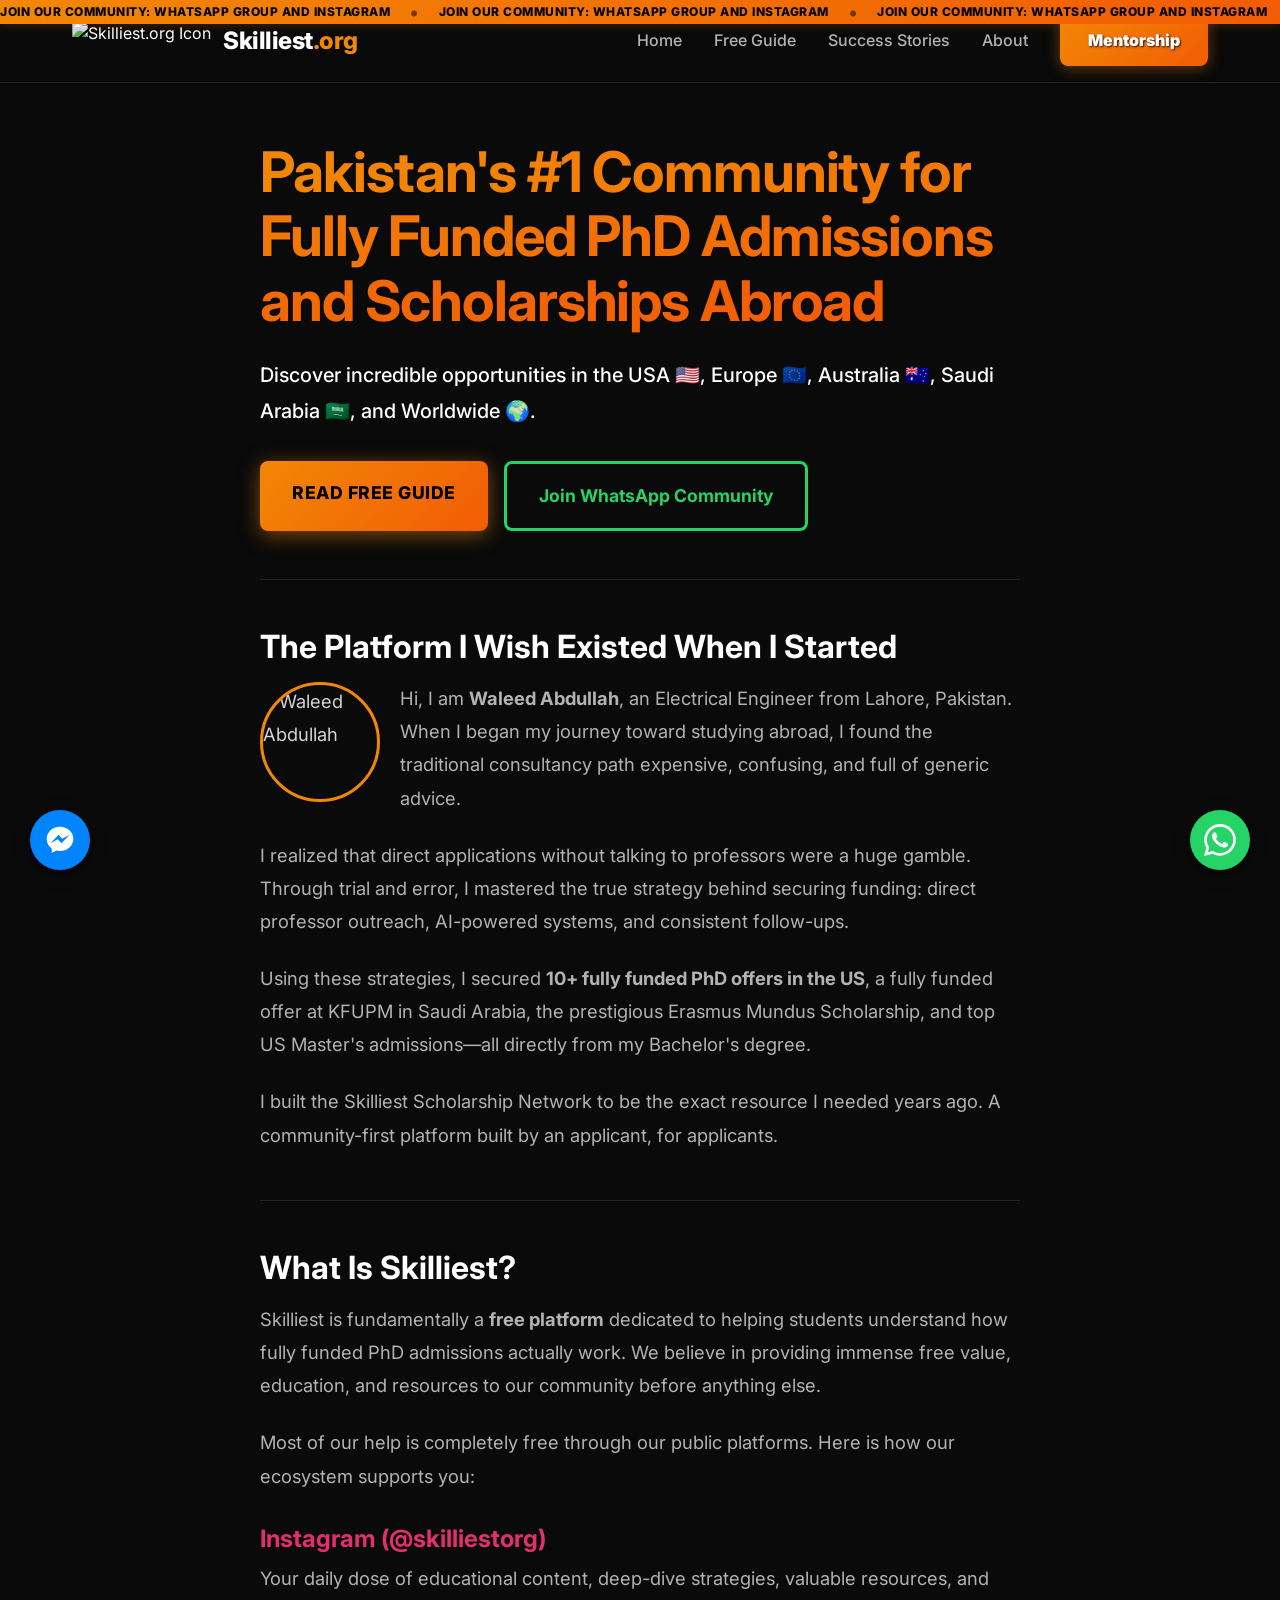
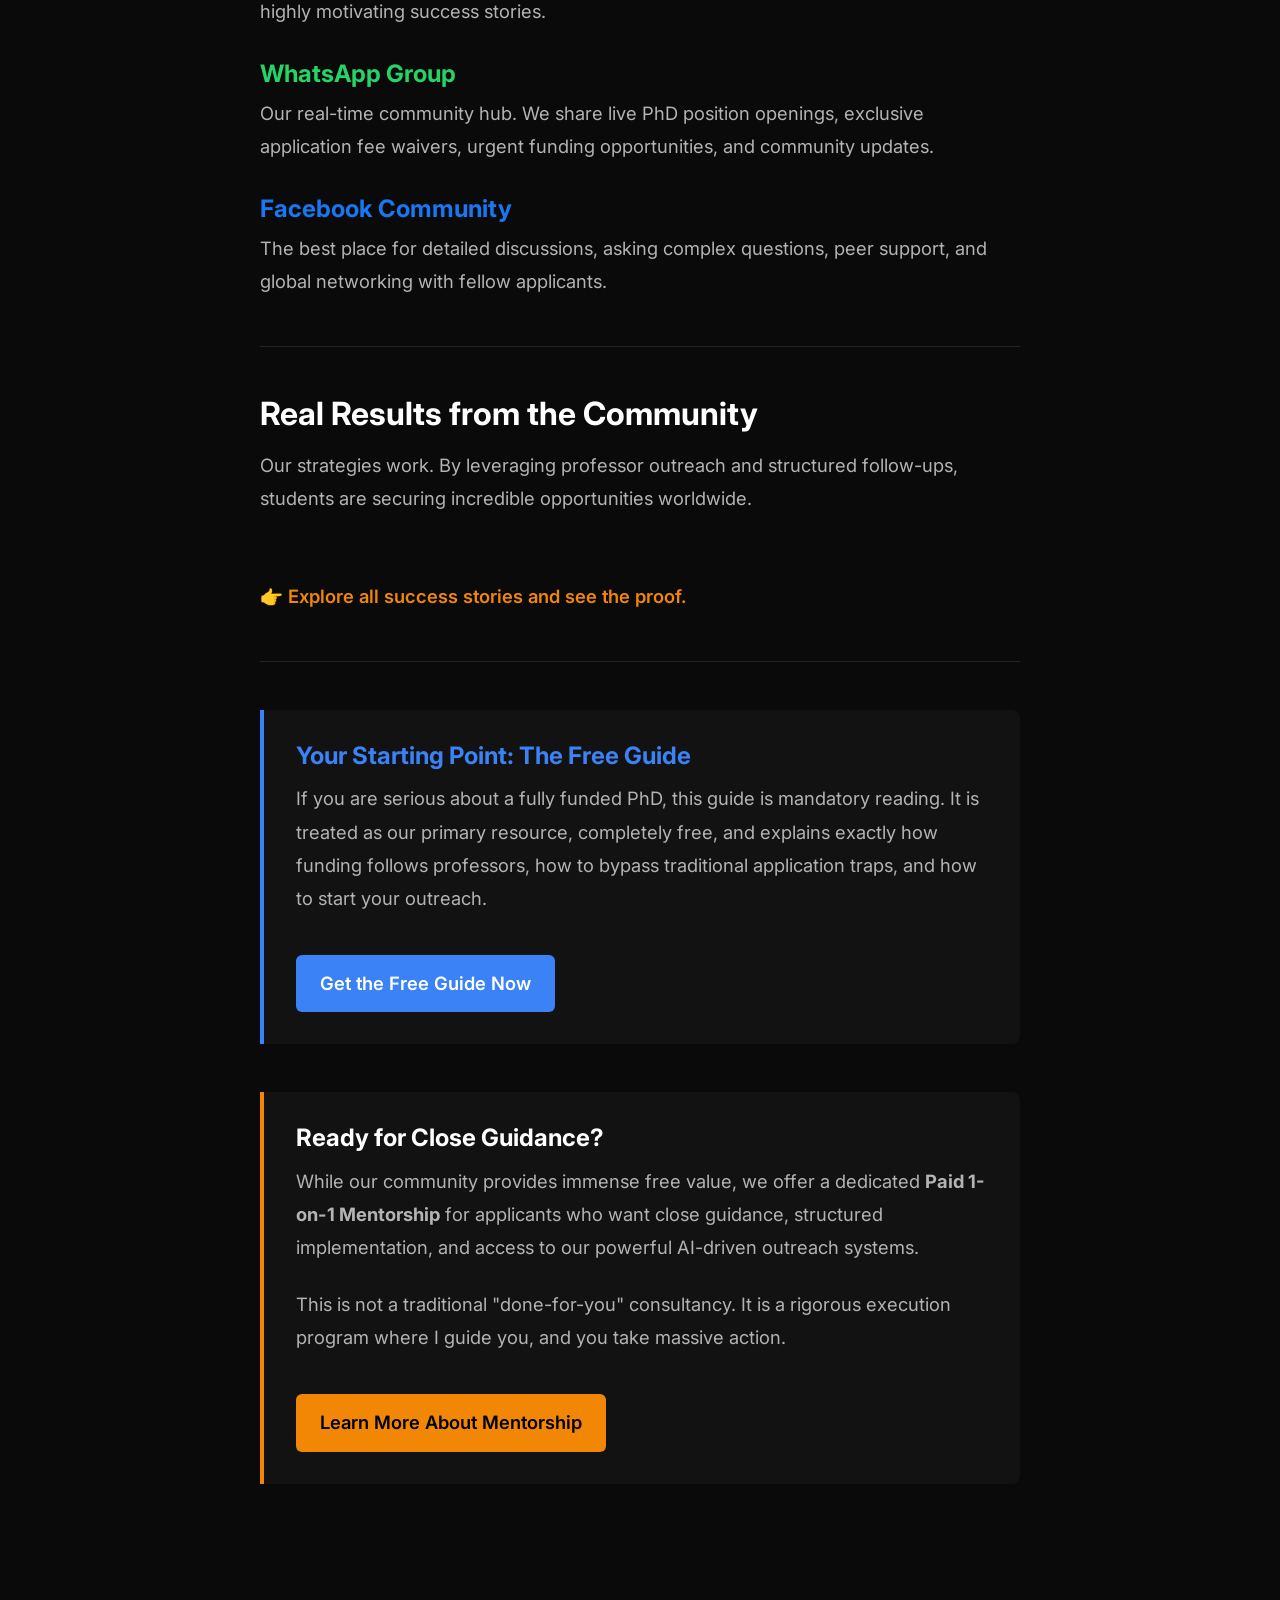
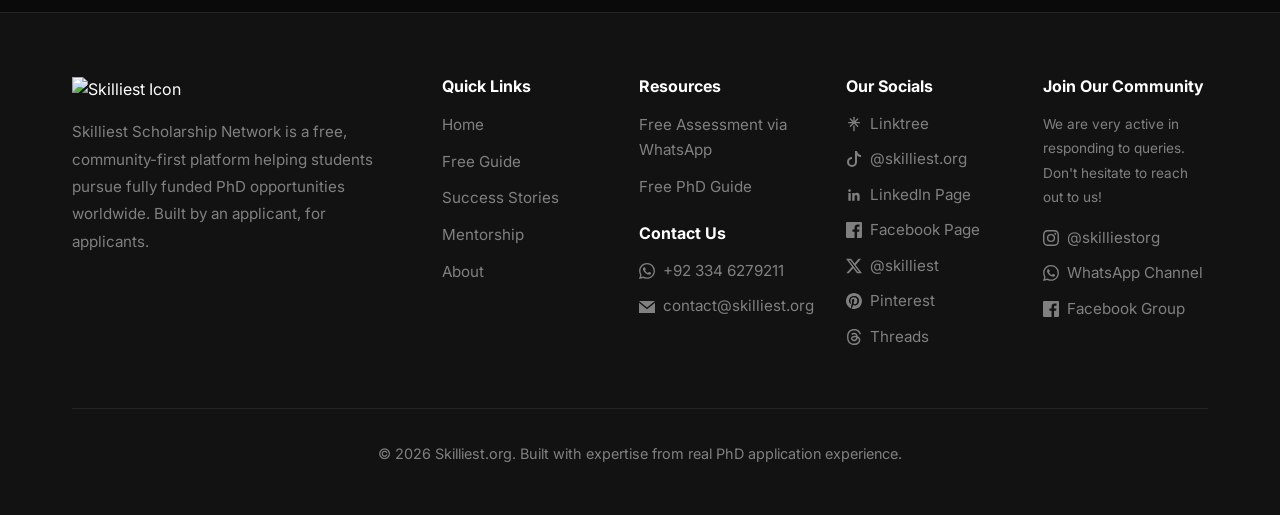
==== index.html @ 7e331b46 "Add files via upload" ====
<!DOCTYPE html>
<html lang="en">
<head>
    <meta charset="UTF-8">
    <meta name="viewport" content="width=device-width, initial-scale=1.0">
    <meta name="description" content="Skilliest.org - Pakistan's #1 Community for Fully Funded PhD Admissions and Scholarships Abroad.">
    <title>Skilliest.org - Secure Your Fully-Funded PhD</title>
    <link rel="icon" type="image/png" href="https://res.cloudinary.com/dczbqmwzy/image/upload/v1770860254/png-logo-Icon-only-or-favicon-144x144-pixels_n61o7b.png">
    <link rel="stylesheet" href="style.css">
    <link rel="preconnect" href="https://fonts.googleapis.com">
    <link rel="preconnect" href="https://fonts.gstatic.com" crossorigin>
    <link href="https://fonts.googleapis.com/css2?family=Inter:wght@300;400;500;600;700;800&display=swap" rel="stylesheet">
</head>
<body>

    <div class="top-ticker">
    <div class="ticker-track">
        <div class="ticker-text">
            <span>Join our Community:&nbsp;</span>
            <a href="https://chat.whatsapp.com/Lod19LJ96sOCDw7mRQlK85?mode=gi_t" target="_blank">WhatsApp group</a>
            <span>&nbsp;and&nbsp;</span>
            <a href="https://instagram.com/skilliestorg" target="_blank">Instagram</a>
            <span class="separator">•</span>
        </div>
        <div class="ticker-text">
            <span>Join our Community:&nbsp;</span>
            <a href="https://chat.whatsapp.com/Lod19LJ96sOCDw7mRQlK85?mode=gi_t" target="_blank">WhatsApp group</a>
            <span>&nbsp;and&nbsp;</span>
            <a href="https://instagram.com/skilliestorg" target="_blank">Instagram</a>
            <span class="separator">•</span>
        </div>
        <div class="ticker-text">
            <span>Join our Community:&nbsp;</span>
            <a href="https://chat.whatsapp.com/Lod19LJ96sOCDw7mRQlK85?mode=gi_t" target="_blank">WhatsApp group</a>
            <span>&nbsp;and&nbsp;</span>
            <a href="https://instagram.com/skilliestorg" target="_blank">Instagram</a>
            <span class="separator">•</span>
        </div>
        <div class="ticker-text">
            <span>Join our Community:&nbsp;</span>
            <a href="https://chat.whatsapp.com/Lod19LJ96sOCDw7mRQlK85?mode=gi_t" target="_blank">WhatsApp group</a>
            <span>&nbsp;and&nbsp;</span>
            <a href="https://instagram.com/skilliestorg" target="_blank">Instagram</a>
            <span class="separator">•</span>
        </div>
    </div>
</div>

    <nav class="navbar">
        <div class="container nav-container">
            <a href="index.html" class="logo-link">
                <img src="https://res.cloudinary.com/dczbqmwzy/image/upload/v1770860254/png-logo-Icon-only-or-favicon-144x144-pixels_n61o7b.png" alt="Skilliest.org Icon" class="nav-logo-icon">
                <span class="logo-text">Skilliest<span class="logo-highlight">.org</span></span>
            </a>
            <div class="nav-links">
                <a href="index.html">Home</a>
                <a href="guide.html">Free Guide</a>
                <a href="success-stories.html">Success Stories</a>
                <a href="about.html">About</a>
                <a href="mentorship.html" class="btn-nav">Mentorship</a>                
            </div>
            <div class="mobile-menu-btn" id="mobileMenuBtn">
                <span></span>
                <span></span>
                <span></span>
            </div>
        </div>
    </nav>

    <div class="mobile-menu" id="mobileMenu">
        <a href="index.html">Home</a>
        <a href="guide.html">Free Guide</a>
        <a href="success-stories.html">Success Stories</a>
        <a href="about.html">About</a>
        <a href="mentorship.html" class="btn-primary" style="color: #fff; text-shadow: 1px 1px 2px rgba(0,0,0,0.8);">Mentorship</a>
    </div>

    <main class="blog-layout">
        <!-- Hero Section -->
        <h1><span class="highlight-gradient">Pakistan's #1 Community for Fully Funded PhD Admissions and Scholarships Abroad</span></h1>
        <p style="font-size: 1.25rem; font-weight: 500; color: #fff; margin-bottom: 2rem;">
            Discover incredible opportunities in the USA 🇺🇸, Europe 🇪🇺, Australia 🇦🇺, Saudi Arabia 🇸🇦, and Worldwide 🌍.
        </p>
        
        <div style="display: flex; gap: 1rem; flex-wrap: wrap; margin-bottom: 3rem;">
            <a href="guide.html" class="btn-primary" style="font-size: 1.1rem; padding: 16px 32px;">Read Free Guide</a>
            <a href="https://chat.whatsapp.com/Lod19LJ96sOCDw7mRQlK85?mode=gi_t" target="_blank" class="btn-secondary" style="font-size: 1.1rem; padding: 16px 32px; border-color: #25D366; color: #25D366;">Join WhatsApp Community</a>
        </div>

        <hr style="border: 0; height: 1px; background: rgba(255,255,255,0.1); margin: 3rem 0;">

        <!-- Founder Introduction -->
        <h2>The Platform I Wish Existed When I Started</h2>
        <img src="https://res.cloudinary.com/dczbqmwzy/image/upload/v1770979446/Waleed_DPPP_iycg42.jpg" alt="Waleed Abdullah" class="founder-img-inline">
        <p>Hi, I am <strong>Waleed Abdullah</strong>, an Electrical Engineer from Lahore, Pakistan. When I began my journey toward studying abroad, I found the traditional consultancy path expensive, confusing, and full of generic advice.</p>
        <p>I realized that direct applications without talking to professors were a huge gamble. Through trial and error, I mastered the true strategy behind securing funding: direct professor outreach, AI-powered systems, and consistent follow-ups.</p>
        <p>Using these strategies, I secured <strong>10+ fully funded PhD offers in the US</strong>, a fully funded offer at KFUPM in Saudi Arabia, the prestigious Erasmus Mundus Scholarship, and top US Master's admissions—all directly from my Bachelor's degree.</p>
        <div class="clear"></div>
        <p>I built the Skilliest Scholarship Network to be the exact resource I needed years ago. A community-first platform built by an applicant, for applicants.</p>

        <hr style="border: 0; height: 1px; background: rgba(255,255,255,0.1); margin: 3rem 0;">

        <!-- What Is Skilliest? & Community Ecosystem -->
        <h2>What Is Skilliest?</h2>
        <p>Skilliest is fundamentally a <strong>free platform</strong> dedicated to helping students understand how fully funded PhD admissions actually work. We believe in providing immense free value, education, and resources to our community before anything else.</p>
        
        <p>Most of our help is completely free through our public platforms. Here is how our ecosystem supports you:</p>

        <div style="margin-top: 2rem;">
            <h3 style="color: #E1306C; margin-bottom: 0.5rem;">Instagram (@skilliestorg)</h3>
            <p>Your daily dose of educational content, deep-dive strategies, valuable resources, and highly motivating success stories.</p>

            <h3 style="color: #25D366; margin-bottom: 0.5rem;">WhatsApp Group</h3>
            <p>Our real-time community hub. We share live PhD position openings, exclusive application fee waivers, urgent funding opportunities, and community updates.</p>

            <h3 style="color: #1877F2; margin-bottom: 0.5rem;">Facebook Community</h3>
            <p>The best place for detailed discussions, asking complex questions, peer support, and global networking with fellow applicants.</p>
        </div>

        <hr style="border: 0; height: 1px; background: rgba(255,255,255,0.1); margin: 3rem 0;">

        <!-- Featured Success Stories -->
        <h2>Real Results from the Community</h2>
        <p>Our strategies work. By leveraging professor outreach and structured follow-ups, students are securing incredible opportunities worldwide.</p>
        
        <div id="featured-success-stories" class="stories-grid featured-grid" style="margin-top: 2rem; margin-bottom: 2rem;">
            <!-- Rendered via JS, keeping a static fallback structure -->
        </div>
        <p>👉 <a href="success-stories.html" class="bullet-link">Explore all success stories and see the proof.</a></p>

        <hr style="border: 0; height: 1px; background: rgba(255,255,255,0.1); margin: 3rem 0;">

        <!-- Free Guide CTA -->
        <div class="blog-cta-box" style="border-left-color: #3b82f6;">
            <h3 style="color: #3b82f6;">Your Starting Point: The Free Guide</h3>
            <p>If you are serious about a fully funded PhD, this guide is mandatory reading. It is treated as our primary resource, completely free, and explains exactly how funding follows professors, how to bypass traditional application traps, and how to start your outreach.</p>
            <a href="guide.html" class="blog-btn" style="background: #3b82f6; color: #fff;">Get the Free Guide Now</a>
        </div>

        <!-- Mentorship Teaser -->
        <div class="blog-cta-box">
            <h3>Ready for Close Guidance?</h3>
            <p>While our community provides immense free value, we offer a dedicated <strong>Paid 1-on-1 Mentorship</strong> for applicants who want close guidance, structured implementation, and access to our powerful AI-driven outreach systems.</p>
            <p>This is not a traditional "done-for-you" consultancy. It is a rigorous execution program where I guide you, and you take massive action.</p>
            <a href="mentorship.html" class="blog-btn">Learn More About Mentorship</a>
        </div>
    </main>

    <footer class="footer">
        <div class="container">
            <div class="footer-content">
                <div class="footer-brand">
                    <img src="https://res.cloudinary.com/dczbqmwzy/image/upload/v1770860256/PNG-logo-icon-only-8000x8000_pixels_qpnney.png" alt="Skilliest Icon" class="footer-logo-icon">
                    <p>Skilliest Scholarship Network is a free, community-first platform helping students pursue fully funded PhD opportunities worldwide. Built by an applicant, for applicants.</p>
                </div>
                <div class="footer-links">
                    <div class="footer-column">
                        <h4>Quick Links</h4>
                        <ul>
                            <li><a href="index.html">Home</a></li>
                            <li><a href="guide.html">Free Guide</a></li>
                            <li><a href="success-stories.html">Success Stories</a></li>
                            <li><a href="mentorship.html">Mentorship</a></li>
                            <li><a href="about.html">About</a></li>
                        </ul>
                    </div>
                    <div class="footer-column">
                        <h4>Resources</h4>
                        <ul>
                            <li><a href="https://api.whatsapp.com/send/?phone=923346279211" target="_blank">Free Assessment via WhatsApp</a></li>
                            <li><a href="guide.html">Free PhD Guide</a></li>
                        </ul>
                        
                        <h4 id="contact" style="margin-top: 1.5rem;">Contact Us</h4>
                        <ul class="social-text-links">
                            <li><a href="https://api.whatsapp.com/send/?phone=923346279211" target="_blank"><svg viewBox="0 0 24 24" width="16" height="16" fill="currentColor"><path d="M17.472 14.382c-.297-.149-1.758-.867-2.03-.967-.273-.099-.471-.148-.67.15-.197.297-.767.966-.94 1.164-.173.199-.347.223-.644.075-.297-.15-1.255-.463-2.39-1.475-.883-.788-1.48-1.761-1.653-2.059-.173-.297-.018-.458.13-.606.134-.133.298-.347.446-.52.149-.174.198-.298.298-.497.099-.198.05-.371-.025-.52-.075-.149-.669-1.612-.916-2.207-.242-.579-.487-.5-.669-.51-.173-.008-.371-.01-.57-.01-.198 0-.52.074-.792.372-.272.297-1.04 1.016-1.04 2.479 0 1.462 1.065 2.875 1.213 3.074.149.198 2.096 3.2 5.077 4.487.709.306 1.262.489 1.694.625.712.227 1.36.195 1.871.118.571-.085 1.758-.719 2.006-1.413.248-.694.248-1.289.173-1.413-.074-.124-.272-.198-.57-.347m-5.421 7.403h-.004a9.87 9.87 0 01-5.031-1.378l-.361-.214-3.741.982.998-3.648-.235-.374a9.86 9.86 0 01-1.51-5.26c.001-5.45 4.436-9.884 9.888-9.884 2.64 0 5.122 1.03 6.988 2.898a9.825 9.825 0 012.893 6.994c-.003 5.45-4.437 9.884-9.885 9.884m8.413-18.297A11.815 11.815 0 0012.05 0C5.495 0 .16 5.335.157 11.892c0 2.096.547 4.142 1.588 5.945L.057 24l6.305-1.654a11.882 11.882 0 005.683 1.448h.005c6.554 0 11.89-5.335 11.893-11.893a11.821 11.821 0 00-3.48-8.413Z"/></svg>+92 334 6279211</a></li>
                            <li><a href="mailto:contact@skilliest.org"><svg viewBox="0 0 24 24" width="16" height="16" fill="currentColor"><path d="M12 12.713l-11.985-9.713h23.97l-11.985 9.713zm0 2.574l-12-9.725v15.438h24v-15.438l-12 9.725z"/></svg> contact@skilliest.org</a></li>
                        </ul>
                    </div>
                    <div class="footer-column">
                        <h4>Our Socials</h4>
                        <ul class="social-text-links">
                            <li><a href="https://linktr.ee/skilliest" target="_blank"><svg xmlns="http://www.w3.org/2000/svg" width="16" height="16" viewBox="0 0 24 24" fill="none" stroke="currentColor" stroke-width="2" stroke-linecap="round" stroke-linejoin="round"><path d="M4 10h16" /><path d="M6.5 4.5l11 11" /><path d="M6.5 15.5l11 -11" /><path d="M12 10v-8" /><path d="M12 15v7" /></svg> Linktree</a></li>
                            <li><a href="https://tiktok.com/@skilliest.org" target="_blank"><svg xmlns="http://www.w3.org/2000/svg" viewBox="0 0 16 16" width="16" height="16" fill="currentColor"><path d="M9 0h1.98c.144.715.54 1.617 1.235 2.512C12.895 3.389 13.797 4 15 4v2c-1.753 0-3.07-.814-4-1.829V11a5 5 0 1 1-5-5v2a3 3 0 1 0 3 3z"/></svg> @skilliest.org</a></li>
                            <li><a href="https://linkedin.com/company/skilliest-ai" target="_blank"><svg viewBox="0 0 24 24" width="16" height="16" fill="currentColor"><path d="M20.447 20.452h-3.554v-5.569c0-1.328-.027-3.037-1.852-3.037-1.853 0-2.136 1.445-2.136 2.939v5.667H9.351V9h3.414v1.561h.046c.477-.9 1.637-1.85 3.37-1.85 3.601 0 4.267 2.37 4.267 5.455v6.286zM5.337 7.433c-1.144 0-2.063-.926-2.063-2.065 0-1.138.92-2.063 2.063-2.063 1.14 0 2.064.925 2.064 2.063 0 1.139-.925 2.065-2.064 2.065zm1.782 13.019H3.555V9h3.564v11.452zM22.225 0H1.771C.792 0 .774 0 1.729v20.542C0 23.227.792 24 1.771 24h20.451C23.2 24 24 23.227 24 22.271V1.729C24 .774 23.2 0 22.222 0h.003z"/></svg> LinkedIn Page</a></li>
                            <li><a href="https://www.facebook.com/skilliest.org" target="_blank"><svg viewBox="0 0 24 24" width="16" height="16" fill="currentColor"><path d="M22.675 0h-21.35C.597 0 0 .597 0 1.325v21.351C0 23.403.597 24 1.325 24H12.82v-9.294H9.692v-3.622h3.128V8.413c0-3.1 1.893-4.788 4.659-4.788 1.325 0 2.463.099 2.795.143v3.24l-1.918.001c-1.504 0-1.795.715-1.795 1.763v2.313h3.587l-.467 3.622h-3.12V24h6.116c.73 0 1.323-.597 1.323-1.324V1.325C24 .597 23.403 0 22.675 0z"/></svg> Facebook Page</a></li>
                            <li><a href="https://x.com/skilliest" target="_blank"><svg viewBox="0 0 24 24" width="16" height="16" fill="currentColor"><path d="M18.901 1.153h3.68l-8.04 9.19L24 22.846h-7.406l-5.8-7.584-6.638 7.584H.474l8.6-9.83L0 1.154h7.594l5.243 6.932ZM17.61 20.644h2.039L6.486 3.24H4.298Z"/></svg> @skilliest</a></li>
                            <li><a href="https://www.pinterest.com/skilliest/" target="_blank"><svg viewBox="0 0 24 24" width="16" height="16" fill="currentColor"><path d="M12.017 0C5.396 0 .029 5.367.029 11.987c0 5.079 3.158 9.417 7.618 11.162-.105-.949-.199-2.403.041-3.439.219-.937 1.406-5.957 1.406-5.957s-.359-.72-.359-1.781c0-1.663.967-2.911 2.168-2.911 1.024 0 1.518.769 1.518 1.688 0 1.029-.653 2.567-.992 3.992-.285 1.193.6 2.165 1.775 2.165 2.128 0 3.768-2.245 3.768-5.487 0-2.861-2.063-4.869-5.008-4.869-3.41 0-5.409 2.562-5.409 5.199 0 1.033.394 2.143.889 2.741.099.12.112.225.085.345-.09.375-.293 1.199-.334 1.363-.053.225-.172.271-.401.165-1.495-.69-2.433-2.878-2.433-4.646 0-3.776 2.748-7.252 7.951-7.252 4.163 0 7.39 2.967 7.39 6.923 0 4.135-2.607 7.462-6.233 7.462-1.214 0-2.354-.629-2.758-1.379l-.749 2.848c-.269 1.045-1.004 2.352-1.498 3.146 1.123.345 2.306.535 3.55.535 6.607 0 11.985-5.365 11.985-11.987C23.97 5.367 18.624 0 12.017 0z"/></svg> Pinterest</a></li>
                            <li><a href="https://www.threads.net/@skilliestorg" target="_blank"><svg viewBox="0 0 16 16" width="16" height="16" fill="currentColor"><path d="M6.321 6.016c-.27-.18-1.166-.802-1.166-.802.756-1.081 1.753-1.502 3.132-1.502.975 0 1.803.327 2.394.948s.928 1.509 1.005 2.644q.492.207.905.484c1.109.745 1.719 1.86 1.719 3.137 0 2.716-2.226 5.075-6.256 5.075C4.594 16 1 13.987 1 7.994 1 2.034 4.482 0 8.044 0 9.69 0 13.55.243 15 5.036l-1.36.353C12.516 1.974 10.163 1.43 8.006 1.43c-3.565 0-5.582 2.171-5.582 6.79 0 4.143 2.254 6.343 5.63 6.343 2.777 0 4.847-1.443 4.847-3.556 0-1.438-1.208-2.127-1.27-2.127-.236 1.234-.868 3.31-3.644 3.31-1.618 0-3.013-1.118-3.013-2.582 0-2.09 1.984-2.847 3.55-2.847.586 0 1.294.04 1.663.114 0-.637-.54-1.728-1.9-1.728-1.25 0-1.566.405-1.967.868ZM8.716 8.19c-2.04 0-2.304.87-2.304 1.416 0 .878 1.043 1.168 1.6 1.168 1.02 0 2.067-.282 2.232-2.423a6.2 6.2 0 0 0-1.528-.161"/></svg> Threads</a></li>
                        </ul>
                    </div>
                    <div class="footer-column">
                        <h4>Join Our Community</h4>
                        <p style="color: var(--text-muted); font-size: 0.85rem; margin-bottom: 1rem;">We are very active in responding to queries. Don't hesitate to reach out to us!</p>
                        <ul class="social-text-links">
                            <li><a href="https://instagram.com/skilliestorg" target="_blank"><svg viewBox="0 0 24 24" width="16" height="16" fill="currentColor"><path d="M12 2.163c3.204 0 3.584.012 4.85.07 3.252.148 4.771 1.691 4.919 4.919.058 1.265.069 1.645.069 4.849 0 3.205-.012 3.584-.069 4.849-.149 3.225-1.664 4.771-4.919 4.919-1.266.058-1.644.07-4.85.07-3.204 0-3.584-.012-4.849-.07-3.26-.149-4.771-1.699-4.919-4.92-.058-1.265-.07-1.644-.07-4.849 0-3.204.013-3.583.07-4.849.149-3.227 1.664-4.771 4.919-4.919 1.266-.057 1.645-.069 4.849-.069zM12 0C8.741 0 8.333.014 7.053.072 2.695.272.273 2.69.073 7.052.014 8.333 0 8.741 0 12c0 3.259.014 3.668.072 4.948.2 4.358 2.618 6.78 6.98 6.98 1.281.058 1.689.072 4.948.072 3.259 0 3.668-.014 4.948-.072 4.354-.2 6.782-2.618 6.979-6.98.059-1.28.073-1.689.073-4.948 0-3.259-.014-3.667-.072-4.947-.196-4.354-2.617-6.78-6.979-6.98C15.668.014 15.259 0 12 0zm0 5.838a6.162 6.162 0 100 12.324 6.162 6.162 0 000-12.324zM12 16a4 4 0 110-8 4 4 0 010 8zm6.406-11.845a1.44 1.44 0 100 2.881 1.44 1.44 0 000-2.881z"/></svg> @skilliestorg</a></li>
                            <li><a href="https://chat.whatsapp.com/Lod19LJ96sOCDw7mRQlK85?mode=gi_t" target="_blank"><svg viewBox="0 0 24 24" width="16" height="16" fill="currentColor"><path d="M17.472 14.382c-.297-.149-1.758-.867-2.03-.967-.273-.099-.471-.148-.67.15-.197.297-.767.966-.94 1.164-.173.199-.347.223-.644.075-.297-.15-1.255-.463-2.39-1.475-.883-.788-1.48-1.761-1.653-2.059-.173-.297-.018-.458.13-.606.134-.133.298-.347.446-.52.149-.174.198-.298.298-.497.099-.198.05-.371-.025-.52-.075-.149-.669-1.612-.916-2.207-.242-.579-.487-.5-.669-.51-.173-.008-.371-.01-.57-.01-.198 0-.52.074-.792.372-.272.297-1.04 1.016-1.04 2.479 0 1.462 1.065 2.875 1.213 3.074.149.198 2.096 3.2 5.077 4.487.709.306 1.262.489 1.694.625.712.227 1.36.195 1.871.118.571-.085 1.758-.719 2.006-1.413.248-.694.248-1.289.173-1.413-.074-.124-.272-.198-.57-.347m-5.421 7.403h-.004a9.87 9.87 0 01-5.031-1.378l-.361-.214-3.741.982.998-3.648-.235-.374a9.86 9.86 0 01-1.51-5.26c.001-5.45 4.436-9.884 9.888-9.884 2.64 0 5.122 1.03 6.988 2.898a9.825 9.825 0 012.893 6.994c-.003 5.45-4.437 9.884-9.885 9.884m8.413-18.297A11.815 11.815 0 0012.05 0C5.495 0 .16 5.335.157 11.892c0 2.096.547 4.142 1.588 5.945L.057 24l6.305-1.654a11.882 11.882 0 005.683 1.448h.005c6.554 0 11.89-5.335 11.893-11.893a11.821 11.821 0 00-3.48-8.413Z"/></svg> WhatsApp Channel</a></li>
                            <li><a href="https://facebook.com/groups/783485150915176" target="_blank"><svg viewBox="0 0 24 24" width="16" height="16" fill="currentColor"><path d="M22.675 0h-21.35C.597 0 0 .597 0 1.325v21.351C0 23.403.597 24 1.325 24H12.82v-9.294H9.692v-3.622h3.128V8.413c0-3.1 1.893-4.788 4.659-4.788 1.325 0 2.463.099 2.795.143v3.24l-1.918.001c-1.504 0-1.795.715-1.795 1.763v2.313h3.587l-.467 3.622h-3.12V24h6.116c.73 0 1.323-.597 1.323-1.324V1.325C24 .597 23.403 0 22.675 0z"/></svg> Facebook Group</a></li>
                        </ul>
                    </div>
                </div>
            </div>
            <div class="footer-bottom">
                <p>&copy; 2026 Skilliest.org. Built with expertise from real PhD application experience.</p>
            </div>
        </div>
    </footer>

    <a href="https://m.me/skilliest.org" target="_blank" class="floating-btn messenger-btn" aria-label="Message on Messenger">
        <svg xmlns="http://www.w3.org/2000/svg" viewBox="0 0 24 24"><path d="M12 2C6.477 2 2 6.145 2 11.259c0 2.915 1.5 5.51 3.834 7.237v3.297l3.504-1.921c.846.236 1.737.361 2.662.361 5.523 0 10-4.145 10-9.259S17.523 2 12 2zm1.093 12.394l-2.76-2.95-5.385 2.95 5.922-6.286 2.822 2.95 5.321-2.95-5.92 6.286z"/></svg>
    </a>
    <a href="https://api.whatsapp.com/send/?phone=923346279211" target="_blank" class="floating-btn whatsapp-btn" aria-label="Message on WhatsApp">
        <svg xmlns="http://www.w3.org/2000/svg" viewBox="0 0 24 24"><path d="M17.472 14.382c-.297-.149-1.758-.867-2.03-.967-.273-.099-.471-.148-.67.15-.197.297-.767.966-.94 1.164-.173.199-.347.223-.644.075-.297-.15-1.255-.463-2.39-1.475-.883-.788-1.48-1.761-1.653-2.059-.173-.297-.018-.458.13-.606.134-.133.298-.347.446-.52.149-.174.198-.298.298-.497.099-.198.05-.371-.025-.52-.075-.149-.669-1.612-.916-2.207-.242-.579-.487-.5-.669-.51-.173-.008-.371-.01-.57-.01-.198 0-.52.074-.792.372-.272.297-1.04 1.016-1.04 2.479 0 1.462 1.065 2.875 1.213 3.074.149.198 2.096 3.2 5.077 4.487.709.306 1.262.489 1.694.625.712.227 1.36.195 1.871.118.571-.085 1.758-.719 2.006-1.413.248-.694.248-1.289.173-1.413-.074-.124-.272-.198-.57-.347m-5.421 7.403h-.004a9.87 9.87 0 01-5.031-1.378l-.361-.214-3.741.982.998-3.648-.235-.374a9.86 9.86 0 01-1.51-5.26c.001-5.45 4.436-9.884 9.888-9.884 2.64 0 5.122 1.03 6.988 2.898a9.825 9.825 0 012.893 6.994c-.003 5.45-4.437 9.884-9.885 9.884m8.413-18.297A11.815 11.815 0 0012.05 0C5.495 0 .16 5.335.157 11.892c0 2.096.547 4.142 1.588 5.945L.057 24l6.305-1.654a11.882 11.882 0 005.683 1.448h.005c6.554 0 11.89-5.335 11.893-11.893a11.821 11.821 0 00-3.48-8.413Z"/></svg>
    </a>

    <script src="script.js"></script>
</body>
</html>
---- style.css ----
/* ===================================
   Skilliest.org - Global Styles
   Dark Theme with Orange Branding
   =================================== */

/* ===== CSS Variables ===== */
:root {
    --primary-orange: #f28705;
    --secondary-orange-1: #f25c05;
    --secondary-orange-2: #f24405;
    --black: #000000;
    --white: #ffffff;

    --bg-dark: #0a0a0a;
    --bg-card: #121212;
    --bg-card-hover: #1a1a1a;
    --text-primary: #ffffff;
    --text-secondary: #b3b3b3;
    --text-muted: #808080;
    --border-color: #252525;

    --gradient-orange: linear-gradient(135deg, var(--primary-orange), var(--secondary-orange-1));
    --gradient-dark: linear-gradient(180deg, rgba(242, 135, 5, 0.1) 0%, transparent 100%);
    --glow-orange: 0 0 40px rgba(242, 135, 5, 0.3);
    --glow-orange-strong: 0 0 60px rgba(242, 135, 5, 0.5);

    --container-max: 1200px;
    --section-padding: 100px 0;
    --section-padding-mobile: 60px 0;

    --font-main: 'Inter', -apple-system, BlinkMacSystemFont, 'Segoe UI', sans-serif;
}

/* ===== Reset & Base ===== */
* { margin: 0; padding: 0; box-sizing: border-box; }
html { scroll-behavior: smooth; }
body {
    font-family: var(--font-main);
    background-color: var(--bg-dark);
    color: var(--text-primary);
    line-height: 1.6;
    -webkit-font-smoothing: antialiased;
    -moz-osx-font-smoothing: grayscale;
}

/* ===== Typography ===== */
h1, h2, h3, h4, h5, h6 { font-weight: 700; line-height: 1.2; margin-bottom: 1rem; }
h1 { font-size: 3.5rem; }
h2 { font-size: 2.5rem; }
h3 { font-size: 1.75rem; }
h4 { font-size: 1.25rem; }
p { line-height: 1.8; color: var(--text-secondary); margin-bottom: 1rem; }
a { text-decoration: none; color: inherit; transition: all 0.3s ease; }
ul { list-style: none; }

/* ===== Container ===== */
.container { max-width: var(--container-max); margin: 0 auto; padding: 0 2rem; }

/* ===== Buttons ===== */
.btn-primary, .btn-secondary, .btn-nav {
    display: inline-block; padding: 14px 32px; border-radius: 8px; font-weight: 700;
    font-size: 1rem; transition: all 0.3s ease; cursor: pointer; border: none; text-align: center;
}
.btn-primary {
    background: var(--gradient-orange); color: #000000; box-shadow: 0 4px 20px rgba(242, 135, 5, 0.5);
    font-weight: 800; text-transform: uppercase; letter-spacing: 0.5px;
}
.btn-primary:hover {
    transform: translateY(-3px); box-shadow: 0 6px 30px rgba(242, 135, 5, 0.8);
    background: linear-gradient(135deg, #ff9500, #f28705);
}
.btn-secondary { background: transparent; color: var(--primary-orange); border: 3px solid var(--primary-orange); font-weight: 700; }
.btn-secondary:hover { background: var(--primary-orange); color: #000000; box-shadow: var(--glow-orange); border-color: var(--primary-orange); }
.btn-large { padding: 20px 48px; font-size: 1.15rem; font-weight: 800; }

.btn-nav {
    padding: 12px 28px; background: var(--gradient-orange); color: #ffffff;
    text-shadow: 1px 1px 2px rgba(0,0,0,0.8); font-weight: 900; box-shadow: 0 2px 15px rgba(242, 135, 5, 0.4);
}
.btn-nav:hover { box-shadow: 0 4px 25px rgba(242, 135, 5, 0.7); transform: translateY(-2px); color: #ffffff; }

/* ===== Navigation ===== */
.navbar {
    position: fixed; top: 40; left: 0; right: 0; background: rgba(10, 10, 10, 0.95);
    backdrop-filter: blur(10px); z-index: 1000; border-bottom: 1px solid var(--border-color);
}
.nav-container { display: flex; justify-content: space-between; align-items: center; padding: 1rem 2rem; }
.logo-link { display: flex; align-items: center; gap: 12px; text-decoration: none; }
.nav-logo-icon { height: 40px; width: auto; }
.logo-text { font-size: 1.5rem; font-weight: 800; color: var(--white); letter-spacing: -0.5px; }
.logo-highlight { color: var(--primary-orange); }
.nav-links { display: flex; gap: 2rem; align-items: center; }
.nav-links a:not(.btn-nav) { color: var(--text-secondary); font-weight: 500; transition: color 0.3s ease; }
.nav-links a:not(.btn-nav):hover { color: var(--primary-orange); }

.mobile-menu-btn { display: none; flex-direction: column; gap: 5px; cursor: pointer; }
.mobile-menu-btn span { width: 25px; height: 3px; background: var(--primary-orange); border-radius: 3px; transition: all 0.3s ease; }
.mobile-menu {
    display: none; position: fixed; top: 110px; left: 0; right: 0; background: rgba(10, 10, 10, 0.98);
    backdrop-filter: blur(10px); padding: 2rem; flex-direction: column; gap: 1.5rem;
    border-bottom: 1px solid var(--border-color); z-index: 999;
}
.mobile-menu.active { display: flex; }
.mobile-menu a { color: var(--text-secondary); font-weight: 500; font-size: 1.1rem; }

/* ===== Floating Contact Buttons ===== */
.floating-btn {
    position: fixed; bottom: 30px; width: 60px; height: 60px; border-radius: 50%;
    display: flex; align-items: center; justify-content: center; z-index: 1000;
    box-shadow: 0 4px 15px rgba(0,0,0,0.5); transition: transform 0.3s ease, box-shadow 0.3s ease;
}
.floating-btn:hover { transform: scale(1.1) translateY(-5px); box-shadow: 0 6px 20px rgba(0,0,0,0.7); }
.whatsapp-btn { right: 30px; background-color: #25D366; color: white; }
.messenger-btn { left: 30px; background-color: #0084FF; color: white; }
.floating-btn svg { width: 32px; height: 32px; fill: currentColor; }

/* ===== Hero Section ===== */
.hero, .bootcamp-hero { position: relative; padding: 180px 0 100px; overflow: hidden; }
.hero-gradient {
    position: absolute; top: 0; left: 50%; transform: translateX(-50%); width: 800px; height: 800px;
    background: radial-gradient(circle, rgba(242, 135, 5, 0.15) 0%, transparent 70%); pointer-events: none; z-index: 0;
}
.hero-content, .bootcamp-hero-content { position: relative; z-index: 1; max-width: 900px; margin: 0 auto; text-align: center; }
.hero-badge {
    display: inline-block; padding: 8px 20px; background: rgba(242, 135, 5, 0.1);
    border: 1px solid var(--primary-orange); border-radius: 50px; color: var(--primary-orange);
    font-size: 0.9rem; font-weight: 600; margin-bottom: 2rem;
}
.hero-title { font-size: 4rem; font-weight: 800; margin-bottom: 1.5rem; line-height: 1.1; }
.highlight-gradient { background: var(--gradient-orange); -webkit-background-clip: text; -webkit-text-fill-color: transparent; background-clip: text; }
.hero-subtitle { font-size: 1.3rem; color: var(--text-secondary); margin-bottom: 3rem; line-height: 1.7; }
.hero-cta { display: flex; gap: 1.5rem; justify-content: center; margin-bottom: 4rem; flex-wrap: wrap; }
.hero-stats { display: flex; justify-content: center; gap: 4rem; margin-top: 4rem; flex-wrap: wrap; }
.stat-item { text-align: center; }
.stat-number { font-size: 3rem; font-weight: 800; color: var(--primary-orange); margin-bottom: 0.5rem; }
.stat-label { color: var(--text-muted); font-size: 0.95rem; }

/* ===== Section Styles ===== */
section { padding: var(--section-padding); }
.section-header { margin-bottom: 4rem; }
.section-header.center { text-align: center; max-width: 700px; margin-left: auto; margin-right: auto; margin-bottom: 4rem; }
.section-tag {
    display: inline-block; padding: 6px 16px; background: rgba(242, 135, 5, 0.1); border: 1px solid var(--primary-orange);
    border-radius: 50px; color: var(--primary-orange); font-size: 0.85rem; font-weight: 600; margin-bottom: 1rem;
    text-transform: uppercase; letter-spacing: 1px;
}
.section-header h2 { font-size: 3rem; margin-bottom: 1rem; }
.section-header p { font-size: 1.2rem; color: var(--text-secondary); }

/* Problem & Solution */
.problem-section { background: linear-gradient(180deg, transparent, rgba(242, 135, 5, 0.03), transparent); }
.problem-grid { display: grid; grid-template-columns: repeat(auto-fit, minmax(300px, 1fr)); gap: 2rem; }
.problem-card { background: var(--bg-card); padding: 2.5rem; border-radius: 12px; border: 1px solid var(--border-color); transition: all 0.3s ease; }
.problem-card:hover { border-color: rgba(242, 135, 5, 0.3); transform: translateY(-5px); }
.problem-icon { font-size: 3rem; margin-bottom: 1.5rem; }
.problem-card h3 { color: var(--white); margin-bottom: 1rem; }

.solution-section { background: var(--bg-dark); }
.solution-grid { display: grid; grid-template-columns: repeat(auto-fit, minmax(350px, 1fr)); gap: 2rem; }
.solution-card { background: var(--bg-card); padding: 3rem; border-radius: 16px; border: 1px solid var(--border-color); transition: all 0.3s ease; position: relative; }
.glow-card:hover { border-color: var(--primary-orange); box-shadow: var(--glow-orange); transform: translateY(-5px); }
.solution-number { font-size: 1rem; font-weight: 700; color: var(--primary-orange); margin-bottom: 1rem; }
.solution-card h3 { color: var(--white); margin-bottom: 1rem; }
.feature-list { margin-top: 1.5rem; }
.feature-list li { padding-left: 1.5rem; position: relative; margin-bottom: 0.8rem; color: var(--text-secondary); }
.feature-list li:before { content: "→"; position: absolute; left: 0; color: var(--primary-orange); font-weight: 700; }

/* Features Grid */
.features-section { background: linear-gradient(180deg, transparent, rgba(242, 135, 5, 0.02)); }
.features-grid { display: grid; grid-template-columns: repeat(auto-fit, minmax(280px, 1fr)); gap: 2rem; }
.feature-item { background: var(--bg-card); padding: 2rem; border-radius: 12px; border: 1px solid var(--border-color); transition: all 0.3s ease; }
.feature-item:hover { border-color: rgba(242, 135, 5, 0.3); background: var(--bg-card-hover); }
.feature-icon { font-size: 2.5rem; margin-bottom: 1rem; }
.feature-item h4 { color: var(--white); margin-bottom: 0.8rem; }

/* ===== SUCCESS STORIES GALLERY (JSON Driven) ===== */
.stories-grid {
    display: grid;
    gap: 1.5rem;
}
.featured-grid { grid-template-columns: repeat(auto-fit, minmax(300px, 1fr)); }
.bootcamp-grid { grid-template-columns: repeat(auto-fit, minmax(250px, 1fr)); }
.full-grid { grid-template-columns: repeat(auto-fill, minmax(240px, 1fr)); }

.success-card {
    /* Significantly lighter background to stand out against the #0a0a0a body */
    background: #858585; 
    border-radius: 12px;
    /* A crisp, semi-transparent white border for a definitive edge */
    border: 1px solid rgba(255, 255, 255, 0.25); 
    /* Deep shadow to create physical distance from the background */
    box-shadow: 0 8px 24px rgba(0, 0, 0, 0.8); 
    overflow: hidden;
    cursor: pointer;
    transition: transform 0.3s ease, border-color 0.3s ease, box-shadow 0.3s ease, background 0.3s ease;
    display: flex;
    flex-direction: column;
}

.success-card:hover {
    transform: translateY(-6px);
    /* Lightens up even more on hover for interactivity */
    background: #2a2a2a; 
    /* Snaps to your brand orange on hover */
    border-color: var(--primary-orange);
    box-shadow: 0 12px 32px rgba(0, 0, 0, 0.9), 0 0 20px rgba(242, 135, 5, 0.2);
}
.success-card.theme-orange { border-top: 4px solid var(--primary-orange); }
.success-card.theme-green { border-top: 4px solid #00ff88; }
.success-card.theme-blue { border-top: 4px solid #0084FF; }
.success-card.theme-yellow { border-top: 4px solid #FFD700; }

.theme-orange-text { color: var(--primary-orange); }
.theme-green-text { color: #00ff88; }
.theme-blue-text { color: #0084FF; }
.theme-yellow-text { color: #FFD700; }

.card-img-wrapper {
    position: relative;
    width: 100%;
    aspect-ratio: 4/3; /* Enforce uniform thumbnail sizes */
    overflow: hidden;
    background: #000;
    flex-grow: 1;
}
.card-img-wrapper img {
    width: 100%;
    height: 100%;
    object-fit: cover; /* crop for thumbnail */
    transition: transform 0.5s ease;
}
.success-card:hover .card-img-wrapper img {
    transform: scale(1.05);
}
.card-overlay {
    position: absolute;
    top: 0; left: 0; right: 0; bottom: 0;
    background: rgba(0,0,0,0.6);
    display: flex;
    align-items: center;
    justify-content: center;
    opacity: 0;
    transition: opacity 0.3s ease;
}
.success-card:hover .card-overlay {
    opacity: 1;
}
.card-overlay span {
    color: #fff;
    font-weight: 600;
    padding: 8px 16px;
    border: 1px solid #fff;
    border-radius: 20px;
    font-size: 0.9rem;
}
.success-card h4 {
    padding: 1.2rem 1rem; /* Added slightly more breathing room */
    margin: 0;
    font-size: 1.05rem; 
    font-weight: 700; /* Makes the text slightly bolder for better readability */
    color: var(--white); 
    background: #000000; /* Deep black grounds the card and contrasts perfectly with the white images */
    flex-grow: 1;
    border-top: 1px solid var(--border-color);
}
.gallery-category {
    margin-bottom: 4rem;
}
.category-title {
    font-size: 2rem;
    margin-bottom: 1.5rem;
    border-bottom: 1px solid var(--border-color);
    padding-bottom: 0.5rem;
}

/* ===== LIGHTBOX VIEWER ===== */
.lightbox-overlay {
    position: fixed;
    top: 0; left: 0; width: 100%; height: 100%;
    background: rgba(0, 0, 0, 0.95);
    z-index: 9999;
    display: none;
    flex-direction: column;
    justify-content: center;
    align-items: center;
    opacity: 0;
    transition: opacity 0.3s ease;
}
.lightbox-overlay.active {
    display: flex;
    opacity: 1;
}
.lightbox-close {
    position: absolute;
    top: 20px; right: 30px;
    color: white; font-size: 40px; font-weight: bold;
    cursor: pointer; z-index: 10000;
}
.lightbox-content {
    position: relative;
    max-width: 90%;
    max-height: 80vh;
    display: flex;
    justify-content: center;
    align-items: center;
}
#lightbox-img {
    max-width: 100%;
    max-height: 80vh;
    object-fit: contain; /* ensures whole image fits regardless of aspect ratio */
    border-radius: 4px;
    box-shadow: 0 0 30px rgba(0,0,0,0.8);
}
.lightbox-nav {
    position: absolute;
    top: 50%;
    transform: translateY(-50%);
    color: white;
    font-size: 30px;
    font-weight: bold;
    padding: 20px;
    cursor: pointer;
    background: rgba(255,255,255,0.1);
    border-radius: 50%;
    user-select: none;
    transition: background 0.3s ease;
    display: flex;
    align-items: center;
    justify-content: center;
    width: 60px; height: 60px;
}
.lightbox-nav:hover { background: rgba(255,255,255,0.3); }
.lightbox-prev { left: 5%; }
.lightbox-next { right: 5%; }
.lightbox-dots {
    position: absolute;
    bottom: 30px;
    display: flex;
    gap: 10px;
}
.lightbox-dots .dot {
    width: 12px; height: 12px;
    border-radius: 50%;
    background: rgba(255,255,255,0.3);
    cursor: pointer;
    transition: background 0.3s ease;
}
.lightbox-dots .dot.active { background: var(--primary-orange); }

/* About Me / Founder Section */
.founder-section { background: linear-gradient(180deg, rgba(242, 135, 5, 0.03), transparent, rgba(242, 135, 5, 0.03)); padding: 100px 0; }
.founder-intro { display: grid; grid-template-columns: 300px 1fr; gap: 4rem; align-items: start; margin-bottom: 4rem; max-width: 1000px; margin-left: auto; margin-right: auto; }
.founder-photo-container { position: relative; width: 280px; height: 280px; margin: 0 auto; }
.founder-photo { width: 100%; height: 100%; border-radius: 50%; object-fit: cover; border: 6px solid var(--primary-orange); box-shadow: 0 0 40px rgba(242, 135, 5, 0.5), 0 0 80px rgba(242, 135, 5, 0.3); }
.founder-intro-text { display: flex; flex-direction: column; justify-content: center; }
.highlight-box { background: linear-gradient(135deg, rgba(242, 135, 5, 0.1), transparent); border-left: 4px solid var(--primary-orange); padding: 1.5rem; border-radius: 8px; margin-top: 1.5rem; color: var(--white) !important; }
.founder-journey { max-width: 900px; margin: 0 auto; }
.lead-text { font-size: 1.3rem; color: var(--text-secondary); line-height: 1.8; margin-bottom: 1.5rem; }

/* Timeline */
.timeline { position: relative; padding-left: 3rem; margin: 4rem 0; }
.timeline:before { content: ""; position: absolute; left: 0; top: 0; bottom: 0; width: 3px; background: linear-gradient(180deg, var(--primary-orange), transparent); }
.timeline-item { position: relative; margin-bottom: 3rem; padding-bottom: 2rem; }
.timeline-item:before { content: ""; position: absolute; left: -3.5rem; top: 0; width: 15px; height: 15px; border-radius: 50%; background: var(--primary-orange); border: 3px solid var(--bg-dark); box-shadow: var(--glow-orange); }
.timeline-item.current:before { width: 20px; height: 20px; left: -3.75rem; }
.timeline-year { display: inline-block; padding: 6px 16px; background: var(--primary-orange); color: #000000; border-radius: 6px; font-weight: 700; font-size: 0.9rem; margin-bottom: 1rem; }
.timeline-content h4 { color: var(--white); font-size: 1.5rem; margin-bottom: 1rem; }
.achievement-badge { display: inline-block; padding: 6px 12px; background: rgba(242, 135, 5, 0.1); border: 1px solid rgba(242, 135, 5, 0.3); border-radius: 6px; color: var(--primary-orange); font-size: 0.85rem; margin: 0.3rem; }
.timeline-insight { margin-top: 1rem; padding: 1rem; background: rgba(242, 135, 5, 0.05); border-left: 3px solid var(--primary-orange); border-radius: 4px; }
.stats-list { list-style: none; margin: 1rem 0; }
.stats-list li { padding: 0.5rem 0; color: var(--text-secondary); }
.stats-list strong { color: var(--primary-orange); }

.founder-lessons { margin: 4rem 0; }
.founder-lessons h3 { font-size: 2rem; text-align: center; margin-bottom: 2rem; }
.lesson-grid { display: grid; grid-template-columns: repeat(auto-fit, minmax(350px, 1fr)); gap: 2rem; }
.lesson-card { background: var(--bg-card); padding: 2rem; border-radius: 12px; border: 2px solid #ff4444; }
.lesson-card.success { border-color: #00ff88; }
.lesson-card h4 { color: var(--white); margin-bottom: 1rem; }
.lesson-card ul { list-style: none; }
.lesson-card li { padding: 0.5rem 0; color: var(--text-secondary); padding-left: 1.5rem; position: relative; }
.lesson-card li:before { content: "•"; position: absolute; left: 0; color: var(--primary-orange); font-size: 1.5rem; }

.founder-investment { margin: 3rem 0; }
.investment-box { background: var(--bg-card); padding: 2.5rem; border-radius: 12px; border: 2px solid var(--primary-orange); text-align: center; }
.investment-box h4 { color: var(--white); margin-bottom: 1rem; }
.investment-amount { font-size: 3rem; font-weight: 800; color: var(--primary-orange); margin: 1rem 0; }

.founder-cta-box { background: linear-gradient(135deg, rgba(242, 135, 5, 0.1), var(--bg-card)); padding: 3rem; border-radius: 16px; border: 2px solid var(--primary-orange); text-align: center; margin-top: 4rem; }
.founder-cta-box h3 { color: var(--white); font-size: 2rem; margin-bottom: 1rem; }
.founder-cta-box p { font-size: 1.1rem; margin-bottom: 2rem; }

/* Lead Magnets */
.lead-magnets-section { background: var(--bg-dark); }
.lead-magnets-grid { display: grid; grid-template-columns: repeat(auto-fit, minmax(400px, 1fr)); gap: 2rem; max-width: 1000px; margin: 0 auto; }
.magnet-card { background: var(--bg-card); padding: 3rem; border-radius: 16px; border: 2px solid var(--border-color); text-align: center; transition: all 0.3s ease; }
.magnet-card:hover { border-color: rgba(242, 135, 5, 0.3); transform: translateY(-5px); }
.highlight-card { border-color: var(--primary-orange); background: linear-gradient(135deg, rgba(242, 135, 5, 0.05), var(--bg-card)); }
.magnet-icon { font-size: 4rem; margin-bottom: 1.5rem; }
.magnet-card h3 { color: var(--white); margin-bottom: 1rem; }
.magnet-card p { margin-bottom: 2rem; }

/* Bootcamp specific */
.bootcamp-includes { padding: 100px 0; }
.includes-grid { display: grid; grid-template-columns: repeat(auto-fit, minmax(350px, 1fr)); gap: 2rem; }
.include-card { background: var(--bg-card); padding: 2.5rem; border-radius: 12px; border: 1px solid var(--border-color); transition: all 0.3s ease; }
.include-card:hover { border-color: rgba(242, 135, 5, 0.3); transform: translateY(-5px); }
.spotlight { border: 2px solid var(--primary-orange); background: linear-gradient(135deg, rgba(242, 135, 5, 0.05), var(--bg-card)); }
.include-icon { font-size: 3rem; margin-bottom: 1rem; }

.bootcamp-process { padding: 100px 0; }
.process-timeline { display: grid; grid-template-columns: repeat(auto-fit, minmax(280px, 1fr)); gap: 2rem; max-width: 1100px; margin: 0 auto; }
.process-step { background: var(--bg-card); padding: 2.5rem; border-radius: 12px; border: 2px solid var(--border-color); text-align: center; transition: all 0.3s ease; position: relative; }
.process-step:hover { border-color: var(--primary-orange); transform: translateY(-5px); }
.step-number { width: 50px; height: 50px; border-radius: 50%; background: var(--gradient-orange); color: #000000; display: flex; align-items: center; justify-content: center; font-size: 1.5rem; font-weight: 800; margin: 0 auto 1.5rem; }

.bootcamp-details { background: rgba(242, 135, 5, 0.02); padding: 100px 0; }
.details-grid { display: grid; grid-template-columns: repeat(auto-fit, minmax(320px, 1fr)); gap: 2rem; }
.detail-card { background: var(--bg-card); padding: 2.5rem; border-radius: 12px; border: 1px solid var(--border-color); transition: all 0.3s ease; }
.detail-card:hover { border-color: rgba(242, 135, 5, 0.3); }
.detail-card h3 { color: var(--primary-orange); font-size: 1.1rem; margin-bottom: 1rem; text-transform: uppercase; letter-spacing: 1px; }

.target-audience { padding: 100px 0; }
.audience-split { display: grid; grid-template-columns: repeat(auto-fit, minmax(450px, 1fr)); gap: 3rem; max-width: 1100px; margin: 0 auto; }
.audience-for, .audience-not { background: var(--bg-card); padding: 3rem; border-radius: 16px; }
.audience-for { border: 2px solid #00ff88; }
.audience-not { border: 2px solid #ff4444; }
.audience-for h3, .audience-not h3 { color: var(--white); font-size: 1.5rem; margin-bottom: 1.5rem; }
.audience-for li, .audience-not li { padding: 0.8rem 0; color: var(--text-secondary); padding-left: 2rem; position: relative; line-height: 1.6; }
.audience-for li:before { content: "✓"; position: absolute; left: 0; color: #00ff88; font-weight: 800; font-size: 1.3rem; }
.audience-not li:before { content: "✗"; position: absolute; left: 0; color: #ff4444; font-weight: 800; font-size: 1.3rem; }

.founder-led-section { background: linear-gradient(135deg, rgba(242, 135, 5, 0.05), transparent); padding: 100px 0; }
.founder-led-content { display: grid; grid-template-columns: 1.5fr 1fr; gap: 4rem; align-items: center; }
.check-list { list-style: none; margin: 2rem 0; }
.check-list li { padding: 0.8rem 0; padding-left: 2rem; position: relative; color: var(--text-secondary); }
.check-list li:before { content: "✓"; position: absolute; left: 0; color: var(--primary-orange); font-weight: 800; font-size: 1.2rem; }
.founder-led-stats { display: grid; grid-template-columns: 1fr 1fr; gap: 1.5rem; }
.stat-box { background: var(--bg-card); padding: 2rem; border-radius: 12px; border: 2px solid var(--border-color); text-align: center; }
.stat-big { font-size: 2.5rem; font-weight: 800; color: var(--primary-orange); margin-bottom: 0.5rem; }

/* FAQ */
.faq-section { padding: 100px 0; background: var(--bg-dark); }
.faq-container { max-width: 900px; margin: 0 auto; }
.faq-item { background: var(--bg-card); border-radius: 12px; margin-bottom: 1.5rem; border: 1px solid var(--border-color); overflow: hidden; transition: all 0.3s ease; }
.faq-item:hover { border-color: rgba(242, 135, 5, 0.3); }
.faq-question { padding: 1.5rem 2rem; cursor: pointer; display: flex; justify-content: space-between; align-items: center; user-select: none; }
.faq-question h4 { color: var(--white); font-size: 1.1rem; margin: 0; }
.faq-toggle { font-size: 2rem; color: var(--primary-orange); font-weight: 300; transition: transform 0.3s ease; }
.faq-item.active .faq-toggle { transform: rotate(45deg); }
.faq-answer { max-height: 0; overflow: hidden; transition: max-height 0.4s ease; }
.faq-item.active .faq-answer { max-height: 800px; }
.faq-answer p { padding: 0 2rem 1.5rem; color: var(--text-secondary); line-height: 1.8; }

/* Final CTA */
.final-cta { padding: 100px 0; background: linear-gradient(135deg, rgba(242, 135, 5, 0.1), transparent, rgba(242, 135, 5, 0.1)); }
.cta-box-large { max-width: 800px; margin: 0 auto; text-align: center; background: var(--bg-card); padding: 4rem; border-radius: 20px; border: 2px solid var(--primary-orange); box-shadow: var(--glow-orange); }
.cta-box-large h2 { color: var(--white); font-size: 2.5rem; margin-bottom: 1rem; }
.cta-buttons-center { margin: 2rem 0; }
.cta-subtext { font-size: 1rem; color: var(--text-muted); margin: 2rem 0 1rem; }

/* ===== Footer ===== */
.footer { background: var(--bg-card); border-top: 1px solid var(--border-color); padding: 4rem 0 2rem; }
.footer-content { display: grid; grid-template-columns: 1fr 2.5fr; gap: 4rem; margin-bottom: 3rem; }
.footer-brand { max-width: 400px; }
.footer-logo-icon { width: 60px; height: 60px; margin-bottom: 1rem; }
.footer-brand p { color: var(--text-muted); font-size: 0.95rem; margin-bottom: 1rem; }

.footer-links { display: grid; grid-template-columns: repeat(4, 1fr); gap: 2rem; }
.footer-column h4 { color: var(--white); margin-bottom: 1rem; font-size: 1rem; }
.footer-column ul { list-style: none; }
.footer-column li { margin-bottom: 0.7rem; }
.footer-column a { color: var(--text-muted); font-size: 0.95rem; transition: color 0.3s ease; }
.footer-column a:hover { color: var(--primary-orange); }

/* Updated Social text links */
.social-text-links a {
    display: flex;
    align-items: center;
    gap: 8px;
}

.footer-bottom { text-align: center; padding-top: 2rem; border-top: 1px solid var(--border-color); }
.footer-bottom p { color: var(--text-muted); font-size: 0.9rem; }

/* ===== Responsive Design ===== */
@media (max-width: 968px) {
    h1 { font-size: 2.5rem; } h2 { font-size: 2rem; } .hero-title { font-size: 3rem; }
    .nav-links { display: none; } .mobile-menu-btn { display: flex; }
    .whatsapp-btn { right: 15px; bottom: 15px; } .messenger-btn { left: 15px; bottom: 15px; }
    .hero, .bootcamp-hero { padding: 140px 0 80px; }
    .hero-stats { flex-direction: column; gap: 2rem; } .hero-cta { flex-direction: column; }
    .founder-intro { grid-template-columns: 1fr; text-align: center; }
    .founder-photo-container { margin: 0 auto 2rem; }
    .solution-grid, .features-grid, .includes-grid, .lead-magnets-grid, .details-grid, .audience-split { grid-template-columns: 1fr; }
    .founder-led-content { grid-template-columns: 1fr; }
    .founder-led-stats { grid-template-columns: 1fr 1fr; }
    .footer-content { grid-template-columns: 1fr; gap: 3rem; }
    .footer-links { grid-template-columns: 1fr 1fr; gap: 2rem; }
    section { padding: var(--section-padding-mobile); }
    .lightbox-nav { display: none !important; } /* rely on swipe on mobile */
}

@media (max-width: 640px) {
    .container { padding: 0 1.5rem; }
    .hero-title { font-size: 2.2rem; } .hero-subtitle { font-size: 1.1rem; }
    .section-header h2 { font-size: 1.8rem; }
    .btn-large { padding: 16px 32px; font-size: 1rem; width: 100%; }
    .stat-number { font-size: 2.5rem; } .hero-stats { gap: 1.5rem; }
    .solution-card, .include-card, .magnet-card { padding: 2rem; }
    .timeline { padding-left: 2rem; }
    .founder-photo-container { width: 220px; height: 220px; }
    .cta-box-large { padding: 2.5rem 1.5rem; } .cta-box-large h2 { font-size: 1.8rem; }
    .floating-btn { width: 50px; height: 50px; } .floating-btn svg { width: 25px; height: 25px; }
    .founder-led-stats { grid-template-columns: 1fr; }
    .full-grid { grid-template-columns: 1fr; }
    .footer-links { grid-template-columns: 1fr; }
}

/* ===== Animated Top Ticker ===== */
.top-ticker {
    position: fixed;
    top: 0;
    left: 0;
    width: 100%;
    height: 24px;
    background: var(--gradient-orange);
    z-index: 1001; /* Sits above the navbar */
    box-shadow: 0 2px 10px rgba(242, 135, 5, 0.2);
    overflow: hidden; /* Hides text outside the screen */
    display: flex;
    align-items: center;
}

.ticker-track {
    display: flex;
    white-space: nowrap;
    /* 25 seconds for a full loop. Change this to speed up/slow down */
    animation: scrollTicker 25s linear infinite; 
}

/* Pauses the scrolling so users can click the WhatsApp link easily */
.top-ticker:hover .ticker-track {
    animation-play-state: paused;
}

.ticker-text {
    display: flex;
    align-items: center;
    font-size: 0.75rem;
    font-weight: 800;
    color: #000000;
    text-transform: uppercase;
    letter-spacing: 0.5px;
}

.ticker-text a {
    color: #000000;
    text-decoration: none;
}

.ticker-text a:hover {
    text-decoration: underline;
}

.separator {
    margin: 0 20px; /* Space between the phrases */
    font-size: 1.2rem;
    opacity: 0.5; /* Makes the bullet point slightly faded */
}

/* The Animation: Moves the track exactly 50% to the left, then instantly resets */
@keyframes scrollTicker {
    0% {
        transform: translateX(0);
    }
    100% {
        transform: translateX(-50%);
    }
}

/* ===== Blog Layout for Homepage ===== */
.blog-layout {
    max-width: 800px;
    margin: 0 auto;
    padding: 140px 20px 80px;
    color: #d4d4d8;
    font-size: 1.15rem;
    line-height: 1.8;
}
.blog-layout h1 {
    font-size: 3.5rem;
    line-height: 1.15;
    color: #fff;
    margin-bottom: 1.5rem;
    letter-spacing: -0.02em;
}
.blog-layout h2 {
    font-size: 2rem;
    color: #fff;
    margin-top: 3rem;
    margin-bottom: 1rem;
}
.blog-layout h3 {
    font-size: 1.5rem;
    color: var(--primary-orange);
    margin-top: 2rem;
    margin-bottom: 0.75rem;
}
.blog-layout p {
    margin-bottom: 1.5rem;
}
.blog-layout ul {
    margin-bottom: 1.5rem;
    padding-left: 1.5rem;
}
.blog-layout li {
    margin-bottom: 0.5rem;
}
.blog-cta-box {
    background: var(--bg-card);
    border-left: 4px solid var(--primary-orange);
    padding: 2rem;
    margin: 3rem 0;
    border-radius: 0 8px 8px 0;
}
.blog-cta-box h3 {
    margin-top: 0;
    color: #fff;
}
.blog-btn {
    display: inline-block;
    background: var(--primary-orange);
    color: #000;
    padding: 12px 24px;
    font-weight: 600;
    border-radius: 6px;
    text-decoration: none;
    margin-top: 1rem;
    transition: opacity 0.2s;
}
.blog-btn:hover {
    opacity: 0.9;
    text-decoration: none;
    color: #000;
}
.founder-img-inline {
    width: 120px;
    height: 120px;
    border-radius: 50%;
    border: 3px solid var(--primary-orange);
    float: left;
    margin-right: 20px;
    margin-bottom: 10px;
    object-fit: cover;
}
.clear {
    clear: both;
}
.bullet-link {
    color: var(--primary-orange);
    font-weight: 600;
    text-decoration: none;
}
.bullet-link:hover {
    text-decoration: underline;
}
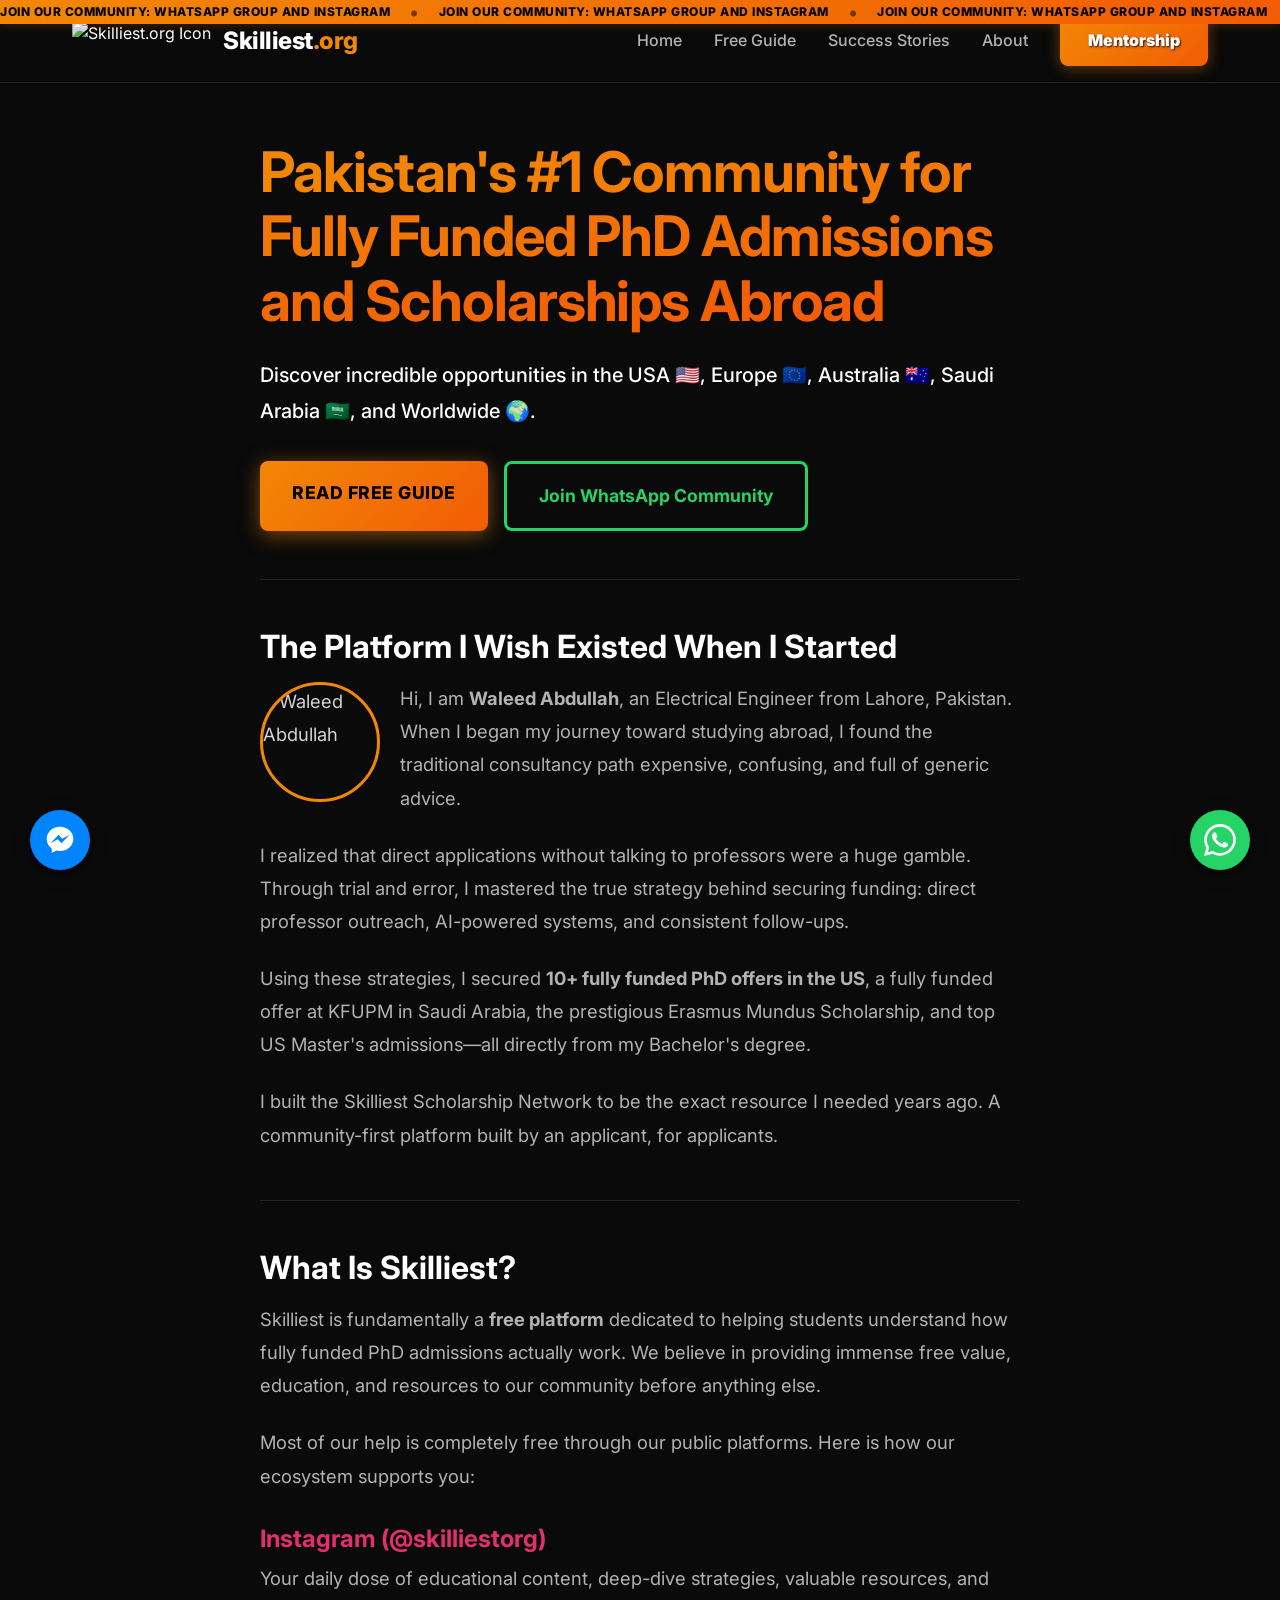
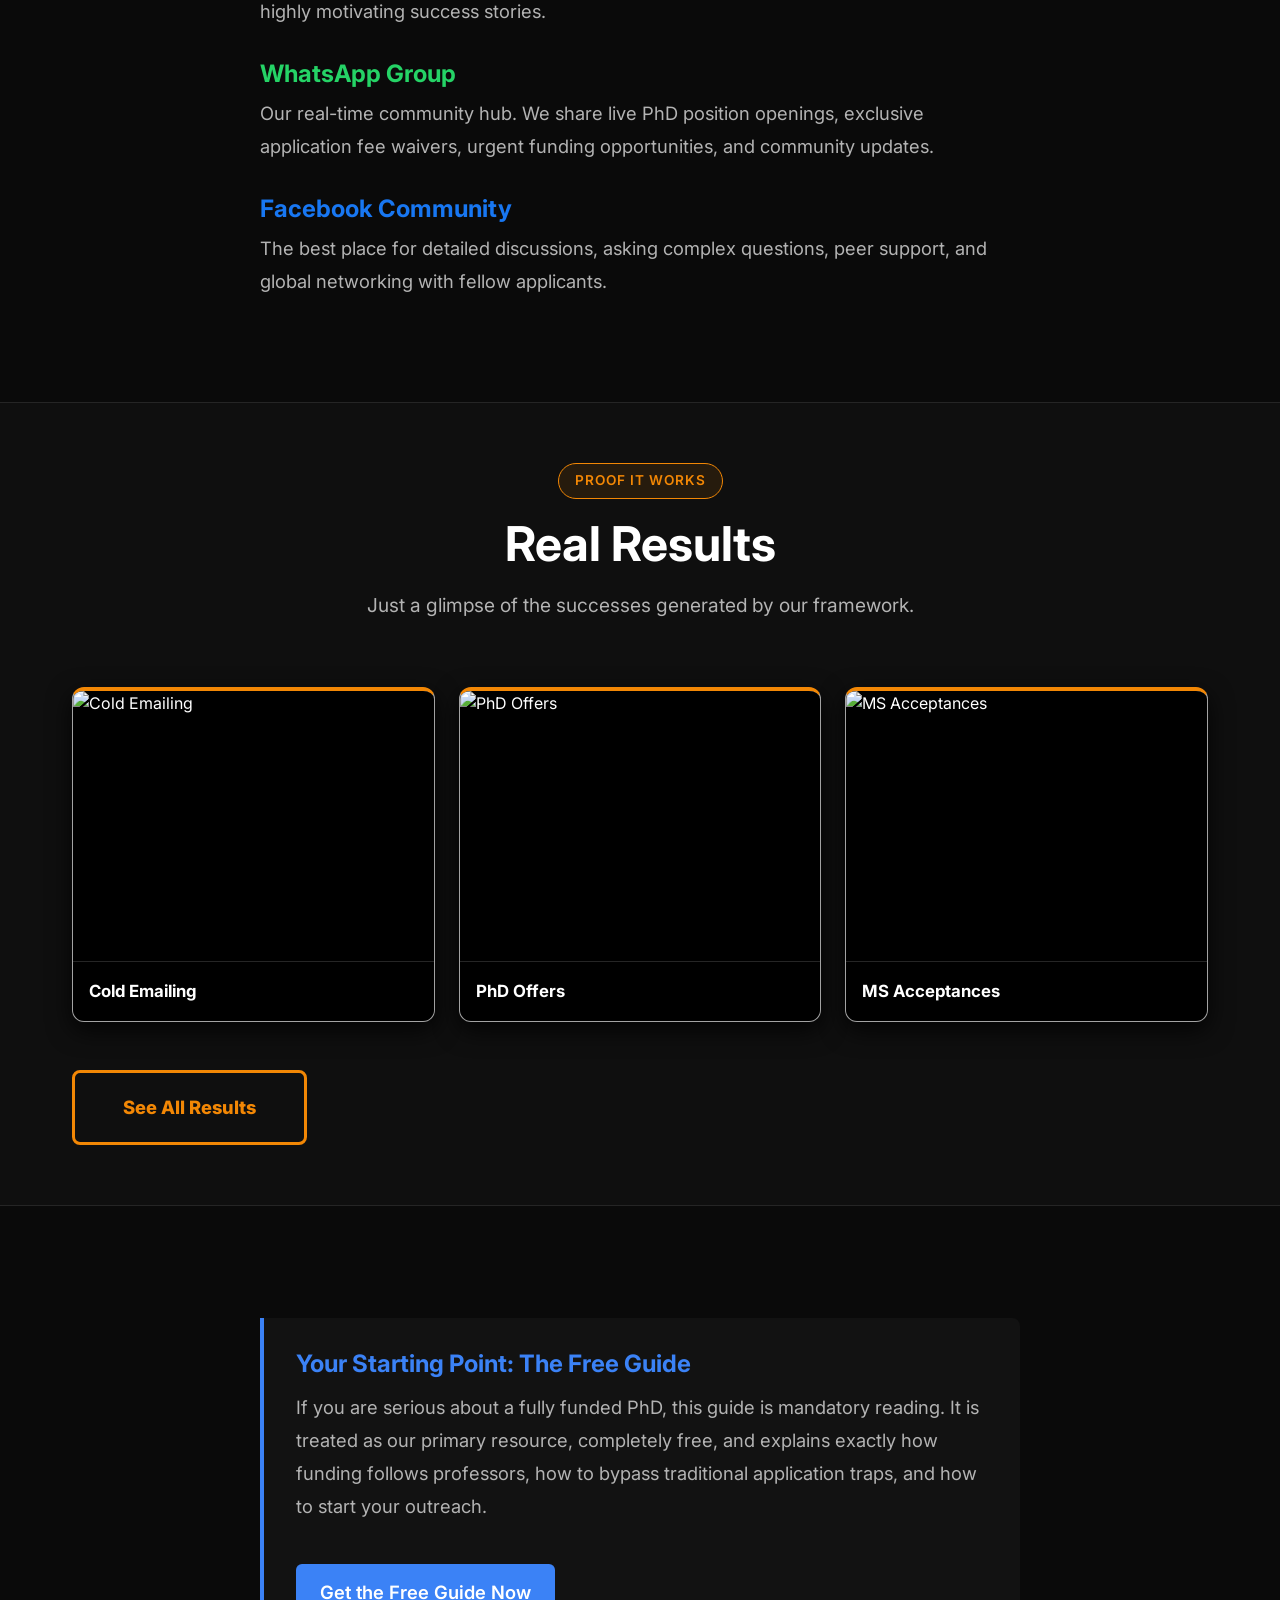
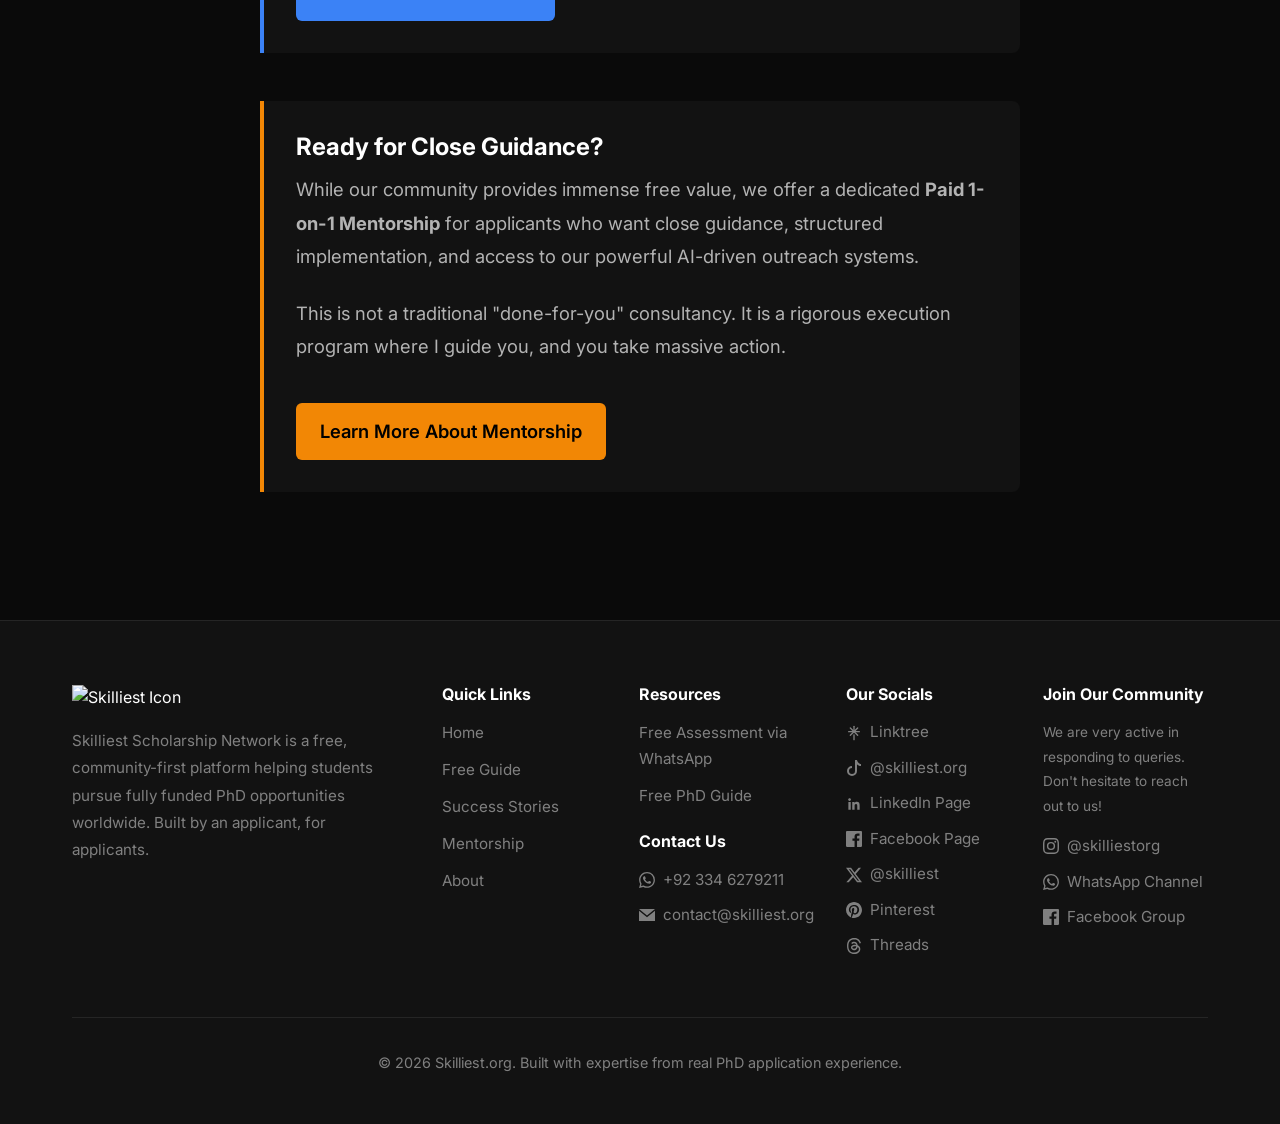
==== commit 6e660512: "Add files via upload" ====
--- a/index.html
+++ b/index.html
@@ -117,18 +117,23 @@
             <p>The best place for detailed discussions, asking complex questions, peer support, and global networking with fellow applicants.</p>
         </div>
 
-        <hr style="border: 0; height: 1px; background: rgba(255,255,255,0.1); margin: 3rem 0;">
-
-        <!-- Featured Success Stories -->
-        <h2>Real Results from the Community</h2>
-        <p>Our strategies work. By leveraging professor outreach and structured follow-ups, students are securing incredible opportunities worldwide.</p>
-        
-        <div id="featured-success-stories" class="stories-grid featured-grid" style="margin-top: 2rem; margin-bottom: 2rem;">
-            <!-- Rendered via JS, keeping a static fallback structure -->
-        </div>
-        <p>👉 <a href="success-stories.html" class="bullet-link">Explore all success stories and see the proof.</a></p>
-
-        <hr style="border: 0; height: 1px; background: rgba(255,255,255,0.1); margin: 3rem 0;">
+    </main>
+
+    <section class="featured-stories-section" style="padding: 60px 0; background: rgba(255,255,255,0.02); border-top: 1px solid var(--border-color); border-bottom: 1px solid var(--border-color);">
+        <div class="container">
+            <div class="section-header center">
+                <div class="section-tag">Proof it works</div>
+                <h2>Real Results</h2>
+                <p>Just a glimpse of the successes generated by our framework.</p>
+            </div>
+            <div id="featured-success-stories" class="stories-grid featured-grid"></div>
+            <div class="center" style="margin-top: 3rem;">
+                <a href="success-stories.html" class="btn-secondary btn-large">See All Results</a>
+            </div>
+        </div>
+    </section>
+
+    <main class="blog-layout" style="padding-top: 4rem;">
 
         <!-- Free Guide CTA -->
         <div class="blog-cta-box" style="border-left-color: #3b82f6;">
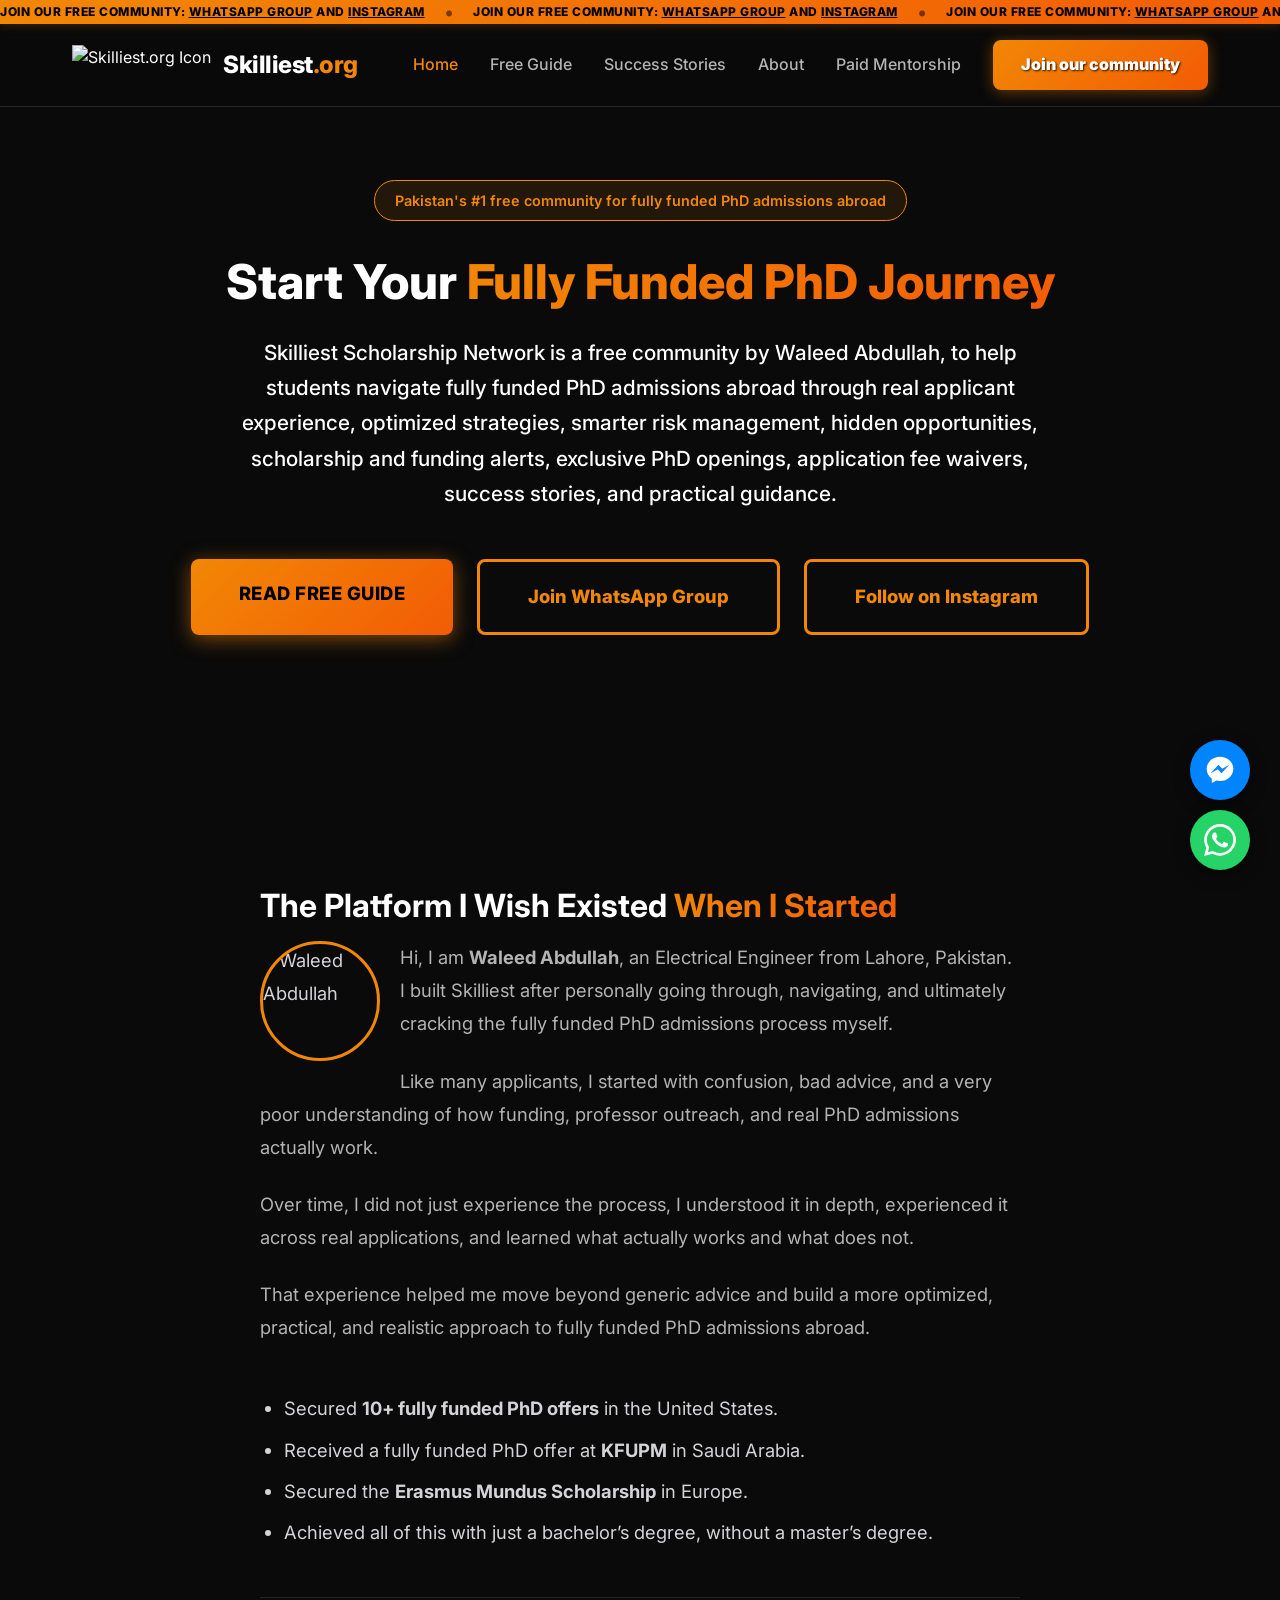
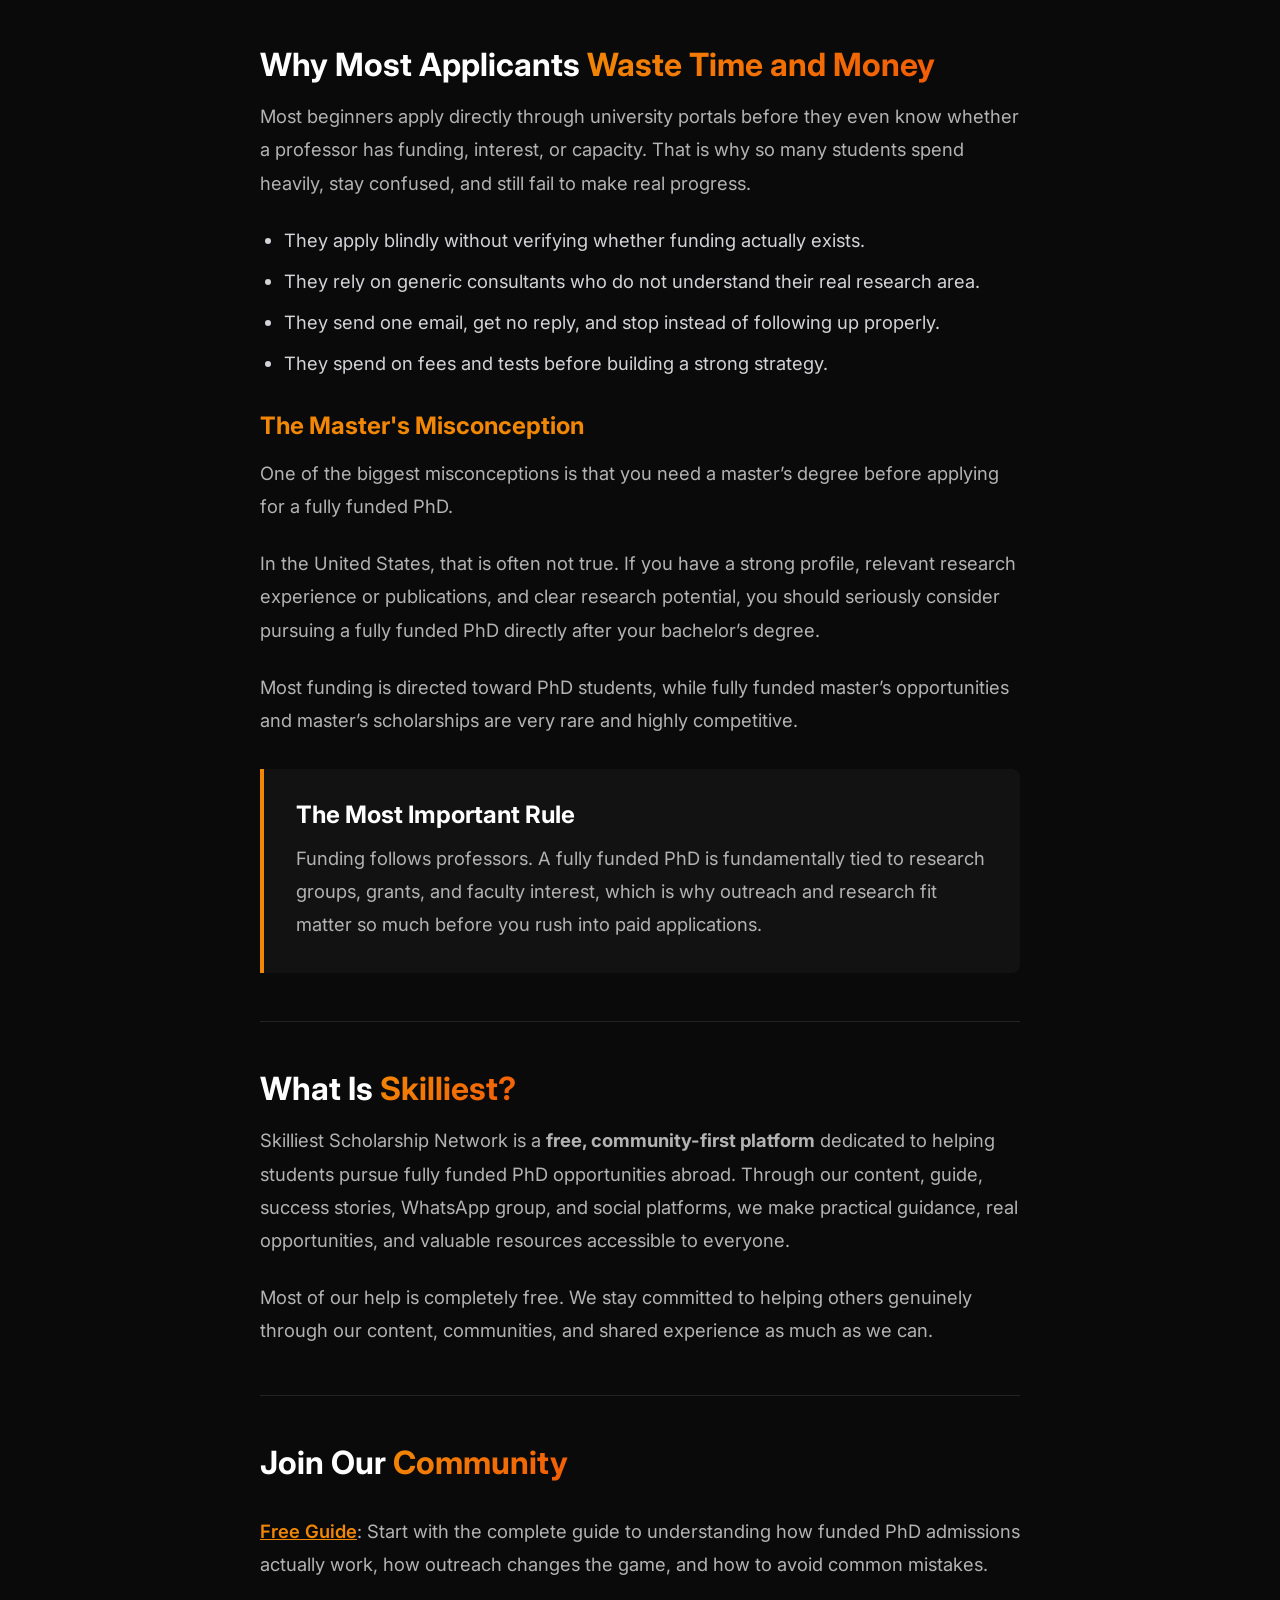
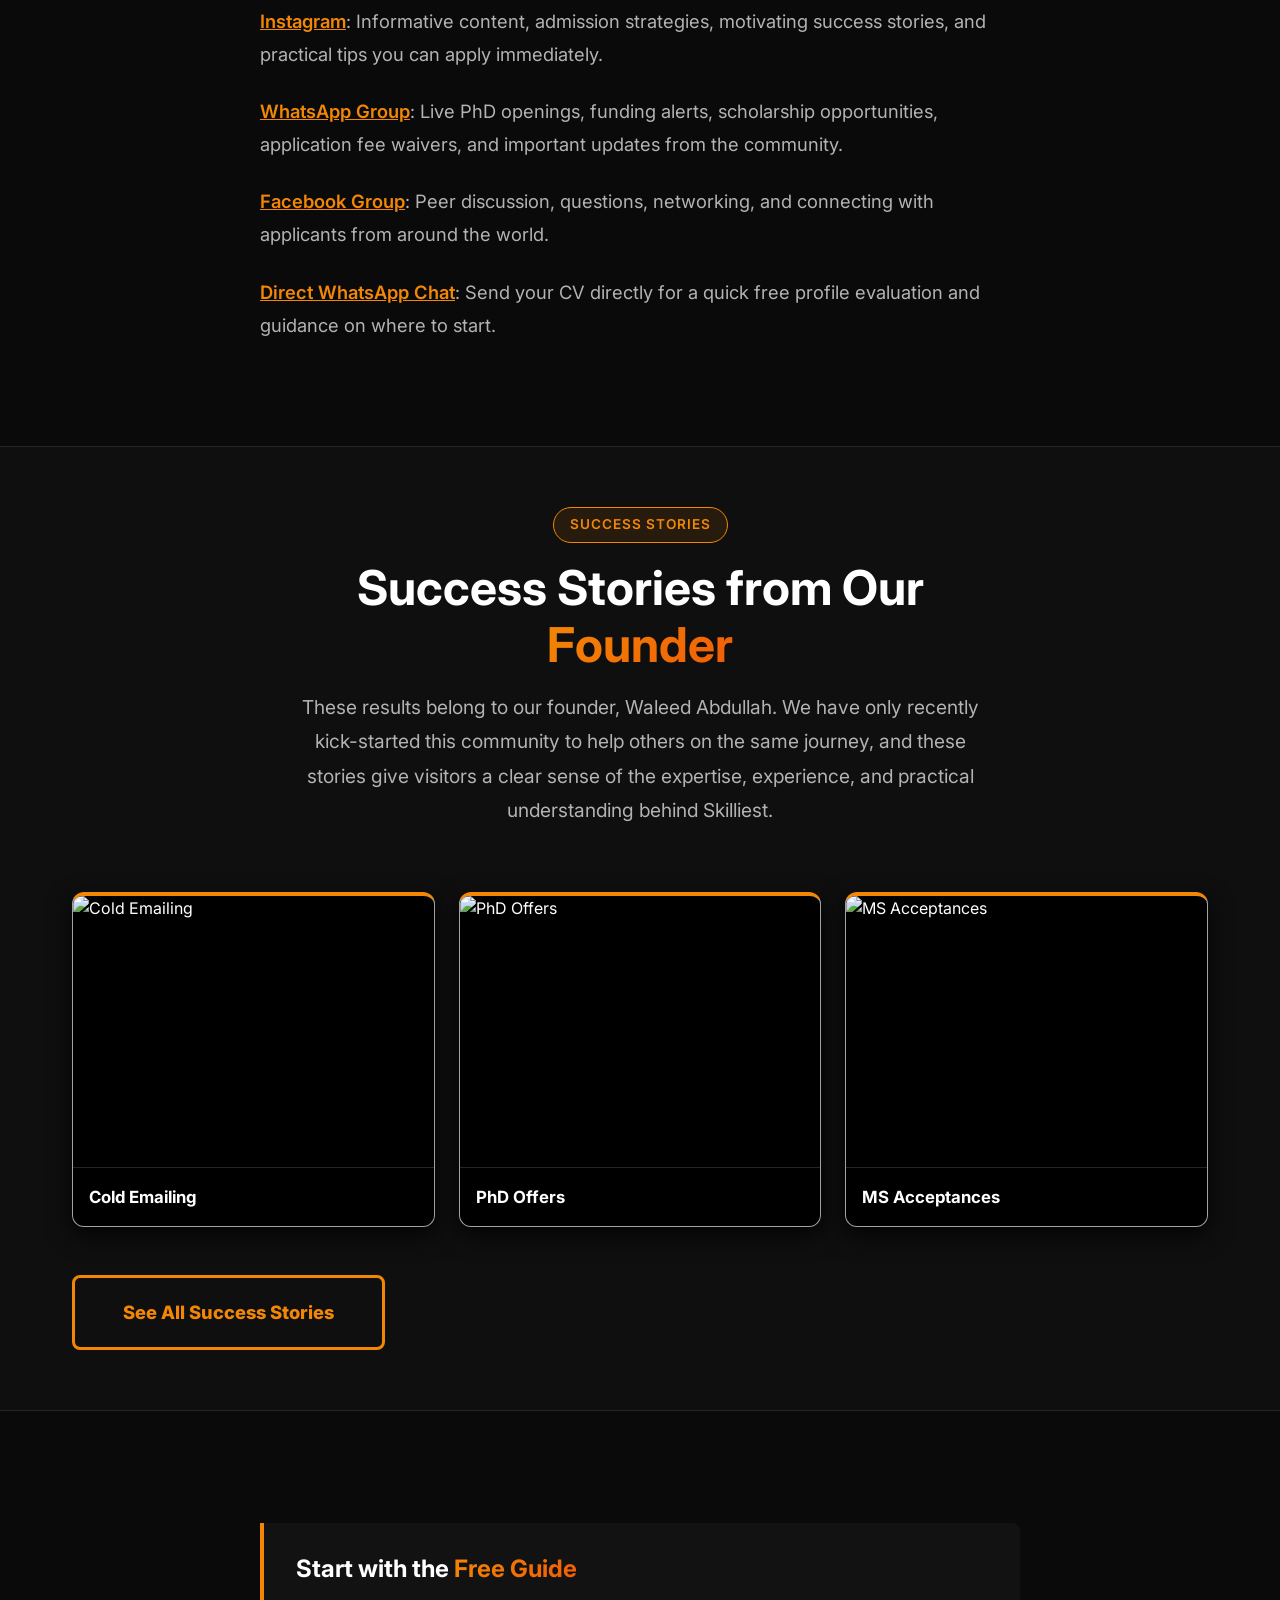
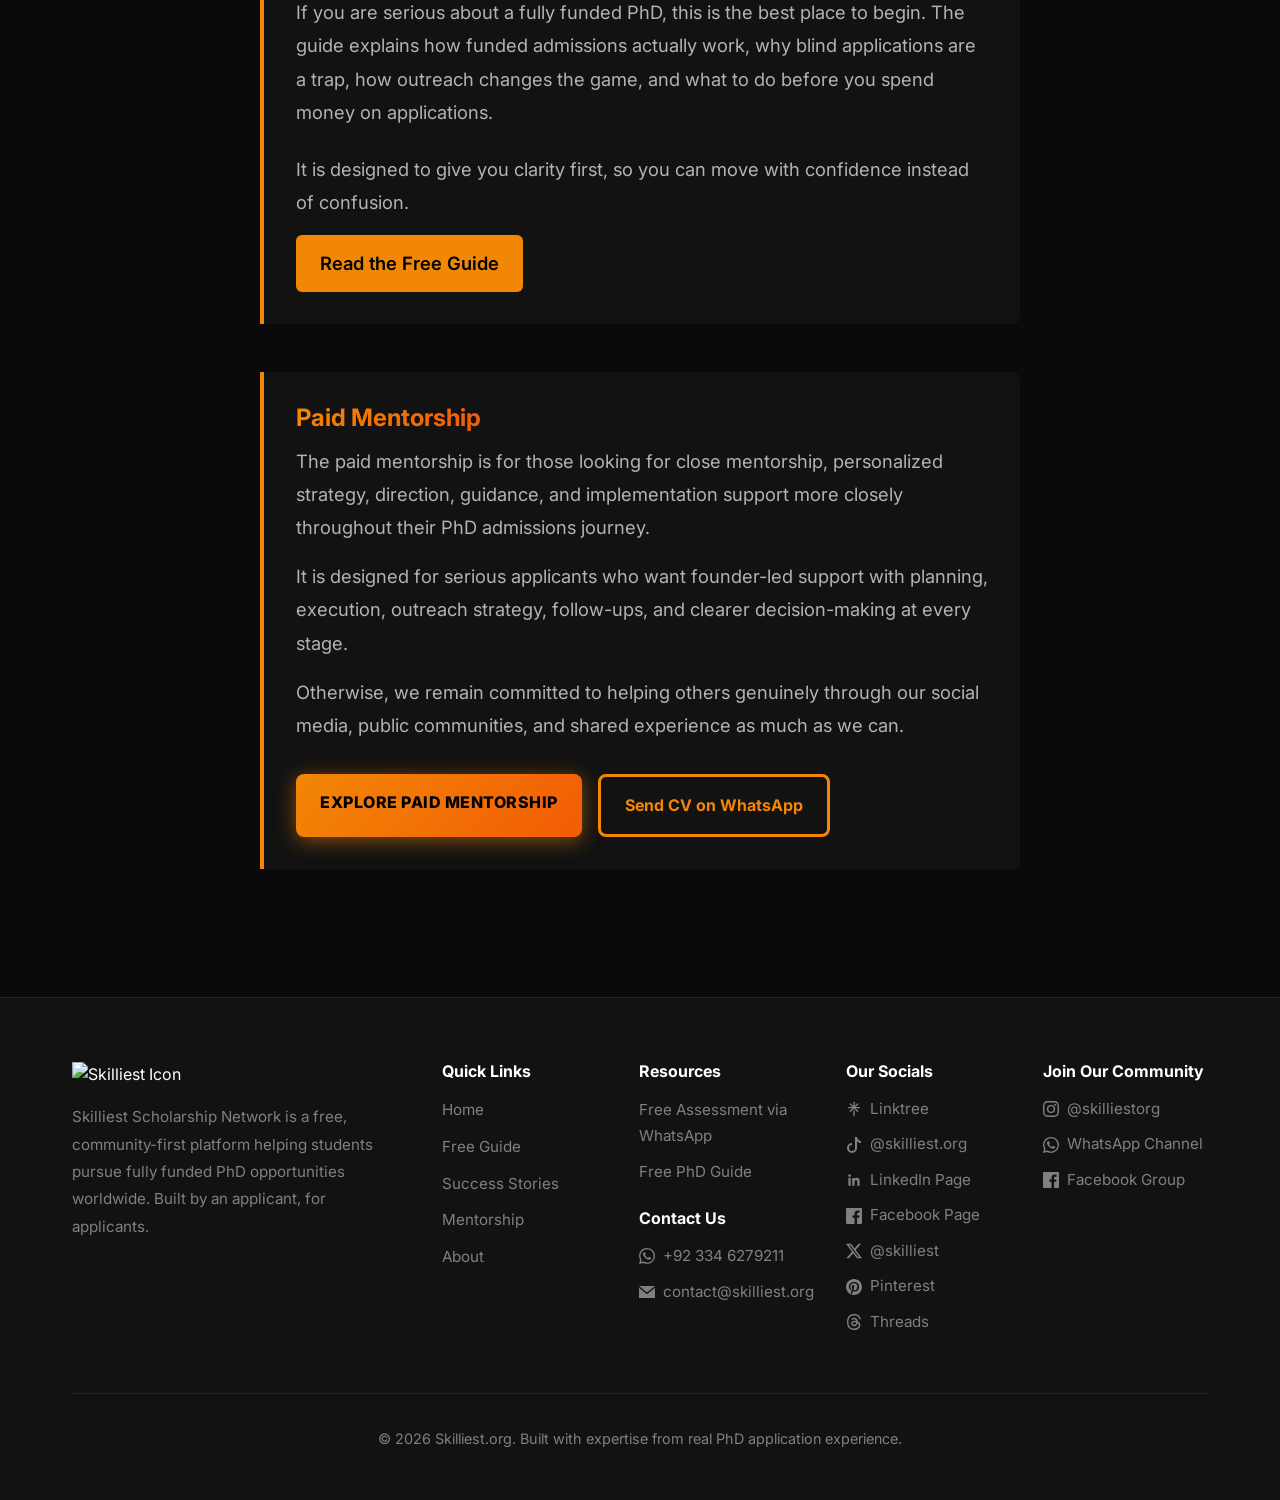
==== commit 964594ea: "Add files via upload" ====
--- a/index.html
+++ b/index.html
@@ -1,223 +1,389 @@
-<!DOCTYPE html>
-<html lang="en">
-<head>
-    <meta charset="UTF-8">
-    <meta name="viewport" content="width=device-width, initial-scale=1.0">
-    <meta name="description" content="Skilliest.org - Pakistan's #1 Community for Fully Funded PhD Admissions and Scholarships Abroad.">
-    <title>Skilliest.org - Secure Your Fully-Funded PhD</title>
-    <link rel="icon" type="image/png" href="https://res.cloudinary.com/dczbqmwzy/image/upload/v1770860254/png-logo-Icon-only-or-favicon-144x144-pixels_n61o7b.png">
-    <link rel="stylesheet" href="style.css">
-    <link rel="preconnect" href="https://fonts.googleapis.com">
-    <link rel="preconnect" href="https://fonts.gstatic.com" crossorigin>
-    <link href="https://fonts.googleapis.com/css2?family=Inter:wght@300;400;500;600;700;800&display=swap" rel="stylesheet">
-</head>
-<body>
-
-    <div class="top-ticker">
-    <div class="ticker-track">
-        <div class="ticker-text">
-            <span>Join our Community:&nbsp;</span>
-            <a href="https://chat.whatsapp.com/Lod19LJ96sOCDw7mRQlK85?mode=gi_t" target="_blank">WhatsApp group</a>
-            <span>&nbsp;and&nbsp;</span>
-            <a href="https://instagram.com/skilliestorg" target="_blank">Instagram</a>
-            <span class="separator">•</span>
-        </div>
-        <div class="ticker-text">
-            <span>Join our Community:&nbsp;</span>
-            <a href="https://chat.whatsapp.com/Lod19LJ96sOCDw7mRQlK85?mode=gi_t" target="_blank">WhatsApp group</a>
-            <span>&nbsp;and&nbsp;</span>
-            <a href="https://instagram.com/skilliestorg" target="_blank">Instagram</a>
-            <span class="separator">•</span>
-        </div>
-        <div class="ticker-text">
-            <span>Join our Community:&nbsp;</span>
-            <a href="https://chat.whatsapp.com/Lod19LJ96sOCDw7mRQlK85?mode=gi_t" target="_blank">WhatsApp group</a>
-            <span>&nbsp;and&nbsp;</span>
-            <a href="https://instagram.com/skilliestorg" target="_blank">Instagram</a>
-            <span class="separator">•</span>
-        </div>
-        <div class="ticker-text">
-            <span>Join our Community:&nbsp;</span>
-            <a href="https://chat.whatsapp.com/Lod19LJ96sOCDw7mRQlK85?mode=gi_t" target="_blank">WhatsApp group</a>
-            <span>&nbsp;and&nbsp;</span>
-            <a href="https://instagram.com/skilliestorg" target="_blank">Instagram</a>
-            <span class="separator">•</span>
-        </div>
-    </div>
-</div>
-
-    <nav class="navbar">
-        <div class="container nav-container">
-            <a href="index.html" class="logo-link">
-                <img src="https://res.cloudinary.com/dczbqmwzy/image/upload/v1770860254/png-logo-Icon-only-or-favicon-144x144-pixels_n61o7b.png" alt="Skilliest.org Icon" class="nav-logo-icon">
-                <span class="logo-text">Skilliest<span class="logo-highlight">.org</span></span>
-            </a>
-            <div class="nav-links">
-                <a href="index.html">Home</a>
-                <a href="guide.html">Free Guide</a>
-                <a href="success-stories.html">Success Stories</a>
-                <a href="about.html">About</a>
-                <a href="mentorship.html" class="btn-nav">Mentorship</a>                
-            </div>
-            <div class="mobile-menu-btn" id="mobileMenuBtn">
-                <span></span>
-                <span></span>
-                <span></span>
-            </div>
-        </div>
-    </nav>
-
-    <div class="mobile-menu" id="mobileMenu">
-        <a href="index.html">Home</a>
-        <a href="guide.html">Free Guide</a>
-        <a href="success-stories.html">Success Stories</a>
-        <a href="about.html">About</a>
-        <a href="mentorship.html" class="btn-primary" style="color: #fff; text-shadow: 1px 1px 2px rgba(0,0,0,0.8);">Mentorship</a>
-    </div>
-
-    <main class="blog-layout">
-        <!-- Hero Section -->
-        <h1><span class="highlight-gradient">Pakistan's #1 Community for Fully Funded PhD Admissions and Scholarships Abroad</span></h1>
-        <p style="font-size: 1.25rem; font-weight: 500; color: #fff; margin-bottom: 2rem;">
-            Discover incredible opportunities in the USA 🇺🇸, Europe 🇪🇺, Australia 🇦🇺, Saudi Arabia 🇸🇦, and Worldwide 🌍.
-        </p>
-        
-        <div style="display: flex; gap: 1rem; flex-wrap: wrap; margin-bottom: 3rem;">
-            <a href="guide.html" class="btn-primary" style="font-size: 1.1rem; padding: 16px 32px;">Read Free Guide</a>
-            <a href="https://chat.whatsapp.com/Lod19LJ96sOCDw7mRQlK85?mode=gi_t" target="_blank" class="btn-secondary" style="font-size: 1.1rem; padding: 16px 32px; border-color: #25D366; color: #25D366;">Join WhatsApp Community</a>
-        </div>
-
-        <hr style="border: 0; height: 1px; background: rgba(255,255,255,0.1); margin: 3rem 0;">
-
-        <!-- Founder Introduction -->
-        <h2>The Platform I Wish Existed When I Started</h2>
-        <img src="https://res.cloudinary.com/dczbqmwzy/image/upload/v1770979446/Waleed_DPPP_iycg42.jpg" alt="Waleed Abdullah" class="founder-img-inline">
-        <p>Hi, I am <strong>Waleed Abdullah</strong>, an Electrical Engineer from Lahore, Pakistan. When I began my journey toward studying abroad, I found the traditional consultancy path expensive, confusing, and full of generic advice.</p>
-        <p>I realized that direct applications without talking to professors were a huge gamble. Through trial and error, I mastered the true strategy behind securing funding: direct professor outreach, AI-powered systems, and consistent follow-ups.</p>
-        <p>Using these strategies, I secured <strong>10+ fully funded PhD offers in the US</strong>, a fully funded offer at KFUPM in Saudi Arabia, the prestigious Erasmus Mundus Scholarship, and top US Master's admissions—all directly from my Bachelor's degree.</p>
-        <div class="clear"></div>
-        <p>I built the Skilliest Scholarship Network to be the exact resource I needed years ago. A community-first platform built by an applicant, for applicants.</p>
-
-        <hr style="border: 0; height: 1px; background: rgba(255,255,255,0.1); margin: 3rem 0;">
-
-        <!-- What Is Skilliest? & Community Ecosystem -->
-        <h2>What Is Skilliest?</h2>
-        <p>Skilliest is fundamentally a <strong>free platform</strong> dedicated to helping students understand how fully funded PhD admissions actually work. We believe in providing immense free value, education, and resources to our community before anything else.</p>
-        
-        <p>Most of our help is completely free through our public platforms. Here is how our ecosystem supports you:</p>
-
-        <div style="margin-top: 2rem;">
-            <h3 style="color: #E1306C; margin-bottom: 0.5rem;">Instagram (@skilliestorg)</h3>
-            <p>Your daily dose of educational content, deep-dive strategies, valuable resources, and highly motivating success stories.</p>
-
-            <h3 style="color: #25D366; margin-bottom: 0.5rem;">WhatsApp Group</h3>
-            <p>Our real-time community hub. We share live PhD position openings, exclusive application fee waivers, urgent funding opportunities, and community updates.</p>
-
-            <h3 style="color: #1877F2; margin-bottom: 0.5rem;">Facebook Community</h3>
-            <p>The best place for detailed discussions, asking complex questions, peer support, and global networking with fellow applicants.</p>
-        </div>
-
-    </main>
-
-    <section class="featured-stories-section" style="padding: 60px 0; background: rgba(255,255,255,0.02); border-top: 1px solid var(--border-color); border-bottom: 1px solid var(--border-color);">
-        <div class="container">
-            <div class="section-header center">
-                <div class="section-tag">Proof it works</div>
-                <h2>Real Results</h2>
-                <p>Just a glimpse of the successes generated by our framework.</p>
-            </div>
-            <div id="featured-success-stories" class="stories-grid featured-grid"></div>
-            <div class="center" style="margin-top: 3rem;">
-                <a href="success-stories.html" class="btn-secondary btn-large">See All Results</a>
-            </div>
-        </div>
-    </section>
-
-    <main class="blog-layout" style="padding-top: 4rem;">
-
-        <!-- Free Guide CTA -->
-        <div class="blog-cta-box" style="border-left-color: #3b82f6;">
-            <h3 style="color: #3b82f6;">Your Starting Point: The Free Guide</h3>
-            <p>If you are serious about a fully funded PhD, this guide is mandatory reading. It is treated as our primary resource, completely free, and explains exactly how funding follows professors, how to bypass traditional application traps, and how to start your outreach.</p>
-            <a href="guide.html" class="blog-btn" style="background: #3b82f6; color: #fff;">Get the Free Guide Now</a>
-        </div>
-
-        <!-- Mentorship Teaser -->
-        <div class="blog-cta-box">
-            <h3>Ready for Close Guidance?</h3>
-            <p>While our community provides immense free value, we offer a dedicated <strong>Paid 1-on-1 Mentorship</strong> for applicants who want close guidance, structured implementation, and access to our powerful AI-driven outreach systems.</p>
-            <p>This is not a traditional "done-for-you" consultancy. It is a rigorous execution program where I guide you, and you take massive action.</p>
-            <a href="mentorship.html" class="blog-btn">Learn More About Mentorship</a>
-        </div>
-    </main>
-
-    <footer class="footer">
-        <div class="container">
-            <div class="footer-content">
-                <div class="footer-brand">
-                    <img src="https://res.cloudinary.com/dczbqmwzy/image/upload/v1770860256/PNG-logo-icon-only-8000x8000_pixels_qpnney.png" alt="Skilliest Icon" class="footer-logo-icon">
-                    <p>Skilliest Scholarship Network is a free, community-first platform helping students pursue fully funded PhD opportunities worldwide. Built by an applicant, for applicants.</p>
-                </div>
-                <div class="footer-links">
-                    <div class="footer-column">
-                        <h4>Quick Links</h4>
-                        <ul>
-                            <li><a href="index.html">Home</a></li>
-                            <li><a href="guide.html">Free Guide</a></li>
-                            <li><a href="success-stories.html">Success Stories</a></li>
-                            <li><a href="mentorship.html">Mentorship</a></li>
-                            <li><a href="about.html">About</a></li>
-                        </ul>
-                    </div>
-                    <div class="footer-column">
-                        <h4>Resources</h4>
-                        <ul>
-                            <li><a href="https://api.whatsapp.com/send/?phone=923346279211" target="_blank">Free Assessment via WhatsApp</a></li>
-                            <li><a href="guide.html">Free PhD Guide</a></li>
-                        </ul>
-                        
-                        <h4 id="contact" style="margin-top: 1.5rem;">Contact Us</h4>
-                        <ul class="social-text-links">
-                            <li><a href="https://api.whatsapp.com/send/?phone=923346279211" target="_blank"><svg viewBox="0 0 24 24" width="16" height="16" fill="currentColor"><path d="M17.472 14.382c-.297-.149-1.758-.867-2.03-.967-.273-.099-.471-.148-.67.15-.197.297-.767.966-.94 1.164-.173.199-.347.223-.644.075-.297-.15-1.255-.463-2.39-1.475-.883-.788-1.48-1.761-1.653-2.059-.173-.297-.018-.458.13-.606.134-.133.298-.347.446-.52.149-.174.198-.298.298-.497.099-.198.05-.371-.025-.52-.075-.149-.669-1.612-.916-2.207-.242-.579-.487-.5-.669-.51-.173-.008-.371-.01-.57-.01-.198 0-.52.074-.792.372-.272.297-1.04 1.016-1.04 2.479 0 1.462 1.065 2.875 1.213 3.074.149.198 2.096 3.2 5.077 4.487.709.306 1.262.489 1.694.625.712.227 1.36.195 1.871.118.571-.085 1.758-.719 2.006-1.413.248-.694.248-1.289.173-1.413-.074-.124-.272-.198-.57-.347m-5.421 7.403h-.004a9.87 9.87 0 01-5.031-1.378l-.361-.214-3.741.982.998-3.648-.235-.374a9.86 9.86 0 01-1.51-5.26c.001-5.45 4.436-9.884 9.888-9.884 2.64 0 5.122 1.03 6.988 2.898a9.825 9.825 0 012.893 6.994c-.003 5.45-4.437 9.884-9.885 9.884m8.413-18.297A11.815 11.815 0 0012.05 0C5.495 0 .16 5.335.157 11.892c0 2.096.547 4.142 1.588 5.945L.057 24l6.305-1.654a11.882 11.882 0 005.683 1.448h.005c6.554 0 11.89-5.335 11.893-11.893a11.821 11.821 0 00-3.48-8.413Z"/></svg>+92 334 6279211</a></li>
-                            <li><a href="mailto:contact@skilliest.org"><svg viewBox="0 0 24 24" width="16" height="16" fill="currentColor"><path d="M12 12.713l-11.985-9.713h23.97l-11.985 9.713zm0 2.574l-12-9.725v15.438h24v-15.438l-12 9.725z"/></svg> contact@skilliest.org</a></li>
-                        </ul>
-                    </div>
-                    <div class="footer-column">
-                        <h4>Our Socials</h4>
-                        <ul class="social-text-links">
-                            <li><a href="https://linktr.ee/skilliest" target="_blank"><svg xmlns="http://www.w3.org/2000/svg" width="16" height="16" viewBox="0 0 24 24" fill="none" stroke="currentColor" stroke-width="2" stroke-linecap="round" stroke-linejoin="round"><path d="M4 10h16" /><path d="M6.5 4.5l11 11" /><path d="M6.5 15.5l11 -11" /><path d="M12 10v-8" /><path d="M12 15v7" /></svg> Linktree</a></li>
-                            <li><a href="https://tiktok.com/@skilliest.org" target="_blank"><svg xmlns="http://www.w3.org/2000/svg" viewBox="0 0 16 16" width="16" height="16" fill="currentColor"><path d="M9 0h1.98c.144.715.54 1.617 1.235 2.512C12.895 3.389 13.797 4 15 4v2c-1.753 0-3.07-.814-4-1.829V11a5 5 0 1 1-5-5v2a3 3 0 1 0 3 3z"/></svg> @skilliest.org</a></li>
-                            <li><a href="https://linkedin.com/company/skilliest-ai" target="_blank"><svg viewBox="0 0 24 24" width="16" height="16" fill="currentColor"><path d="M20.447 20.452h-3.554v-5.569c0-1.328-.027-3.037-1.852-3.037-1.853 0-2.136 1.445-2.136 2.939v5.667H9.351V9h3.414v1.561h.046c.477-.9 1.637-1.85 3.37-1.85 3.601 0 4.267 2.37 4.267 5.455v6.286zM5.337 7.433c-1.144 0-2.063-.926-2.063-2.065 0-1.138.92-2.063 2.063-2.063 1.14 0 2.064.925 2.064 2.063 0 1.139-.925 2.065-2.064 2.065zm1.782 13.019H3.555V9h3.564v11.452zM22.225 0H1.771C.792 0 .774 0 1.729v20.542C0 23.227.792 24 1.771 24h20.451C23.2 24 24 23.227 24 22.271V1.729C24 .774 23.2 0 22.222 0h.003z"/></svg> LinkedIn Page</a></li>
-                            <li><a href="https://www.facebook.com/skilliest.org" target="_blank"><svg viewBox="0 0 24 24" width="16" height="16" fill="currentColor"><path d="M22.675 0h-21.35C.597 0 0 .597 0 1.325v21.351C0 23.403.597 24 1.325 24H12.82v-9.294H9.692v-3.622h3.128V8.413c0-3.1 1.893-4.788 4.659-4.788 1.325 0 2.463.099 2.795.143v3.24l-1.918.001c-1.504 0-1.795.715-1.795 1.763v2.313h3.587l-.467 3.622h-3.12V24h6.116c.73 0 1.323-.597 1.323-1.324V1.325C24 .597 23.403 0 22.675 0z"/></svg> Facebook Page</a></li>
-                            <li><a href="https://x.com/skilliest" target="_blank"><svg viewBox="0 0 24 24" width="16" height="16" fill="currentColor"><path d="M18.901 1.153h3.68l-8.04 9.19L24 22.846h-7.406l-5.8-7.584-6.638 7.584H.474l8.6-9.83L0 1.154h7.594l5.243 6.932ZM17.61 20.644h2.039L6.486 3.24H4.298Z"/></svg> @skilliest</a></li>
-                            <li><a href="https://www.pinterest.com/skilliest/" target="_blank"><svg viewBox="0 0 24 24" width="16" height="16" fill="currentColor"><path d="M12.017 0C5.396 0 .029 5.367.029 11.987c0 5.079 3.158 9.417 7.618 11.162-.105-.949-.199-2.403.041-3.439.219-.937 1.406-5.957 1.406-5.957s-.359-.72-.359-1.781c0-1.663.967-2.911 2.168-2.911 1.024 0 1.518.769 1.518 1.688 0 1.029-.653 2.567-.992 3.992-.285 1.193.6 2.165 1.775 2.165 2.128 0 3.768-2.245 3.768-5.487 0-2.861-2.063-4.869-5.008-4.869-3.41 0-5.409 2.562-5.409 5.199 0 1.033.394 2.143.889 2.741.099.12.112.225.085.345-.09.375-.293 1.199-.334 1.363-.053.225-.172.271-.401.165-1.495-.69-2.433-2.878-2.433-4.646 0-3.776 2.748-7.252 7.951-7.252 4.163 0 7.39 2.967 7.39 6.923 0 4.135-2.607 7.462-6.233 7.462-1.214 0-2.354-.629-2.758-1.379l-.749 2.848c-.269 1.045-1.004 2.352-1.498 3.146 1.123.345 2.306.535 3.55.535 6.607 0 11.985-5.365 11.985-11.987C23.97 5.367 18.624 0 12.017 0z"/></svg> Pinterest</a></li>
-                            <li><a href="https://www.threads.net/@skilliestorg" target="_blank"><svg viewBox="0 0 16 16" width="16" height="16" fill="currentColor"><path d="M6.321 6.016c-.27-.18-1.166-.802-1.166-.802.756-1.081 1.753-1.502 3.132-1.502.975 0 1.803.327 2.394.948s.928 1.509 1.005 2.644q.492.207.905.484c1.109.745 1.719 1.86 1.719 3.137 0 2.716-2.226 5.075-6.256 5.075C4.594 16 1 13.987 1 7.994 1 2.034 4.482 0 8.044 0 9.69 0 13.55.243 15 5.036l-1.36.353C12.516 1.974 10.163 1.43 8.006 1.43c-3.565 0-5.582 2.171-5.582 6.79 0 4.143 2.254 6.343 5.63 6.343 2.777 0 4.847-1.443 4.847-3.556 0-1.438-1.208-2.127-1.27-2.127-.236 1.234-.868 3.31-3.644 3.31-1.618 0-3.013-1.118-3.013-2.582 0-2.09 1.984-2.847 3.55-2.847.586 0 1.294.04 1.663.114 0-.637-.54-1.728-1.9-1.728-1.25 0-1.566.405-1.967.868ZM8.716 8.19c-2.04 0-2.304.87-2.304 1.416 0 .878 1.043 1.168 1.6 1.168 1.02 0 2.067-.282 2.232-2.423a6.2 6.2 0 0 0-1.528-.161"/></svg> Threads</a></li>
-                        </ul>
-                    </div>
-                    <div class="footer-column">
-                        <h4>Join Our Community</h4>
-                        <p style="color: var(--text-muted); font-size: 0.85rem; margin-bottom: 1rem;">We are very active in responding to queries. Don't hesitate to reach out to us!</p>
-                        <ul class="social-text-links">
-                            <li><a href="https://instagram.com/skilliestorg" target="_blank"><svg viewBox="0 0 24 24" width="16" height="16" fill="currentColor"><path d="M12 2.163c3.204 0 3.584.012 4.85.07 3.252.148 4.771 1.691 4.919 4.919.058 1.265.069 1.645.069 4.849 0 3.205-.012 3.584-.069 4.849-.149 3.225-1.664 4.771-4.919 4.919-1.266.058-1.644.07-4.85.07-3.204 0-3.584-.012-4.849-.07-3.26-.149-4.771-1.699-4.919-4.92-.058-1.265-.07-1.644-.07-4.849 0-3.204.013-3.583.07-4.849.149-3.227 1.664-4.771 4.919-4.919 1.266-.057 1.645-.069 4.849-.069zM12 0C8.741 0 8.333.014 7.053.072 2.695.272.273 2.69.073 7.052.014 8.333 0 8.741 0 12c0 3.259.014 3.668.072 4.948.2 4.358 2.618 6.78 6.98 6.98 1.281.058 1.689.072 4.948.072 3.259 0 3.668-.014 4.948-.072 4.354-.2 6.782-2.618 6.979-6.98.059-1.28.073-1.689.073-4.948 0-3.259-.014-3.667-.072-4.947-.196-4.354-2.617-6.78-6.979-6.98C15.668.014 15.259 0 12 0zm0 5.838a6.162 6.162 0 100 12.324 6.162 6.162 0 000-12.324zM12 16a4 4 0 110-8 4 4 0 010 8zm6.406-11.845a1.44 1.44 0 100 2.881 1.44 1.44 0 000-2.881z"/></svg> @skilliestorg</a></li>
-                            <li><a href="https://chat.whatsapp.com/Lod19LJ96sOCDw7mRQlK85?mode=gi_t" target="_blank"><svg viewBox="0 0 24 24" width="16" height="16" fill="currentColor"><path d="M17.472 14.382c-.297-.149-1.758-.867-2.03-.967-.273-.099-.471-.148-.67.15-.197.297-.767.966-.94 1.164-.173.199-.347.223-.644.075-.297-.15-1.255-.463-2.39-1.475-.883-.788-1.48-1.761-1.653-2.059-.173-.297-.018-.458.13-.606.134-.133.298-.347.446-.52.149-.174.198-.298.298-.497.099-.198.05-.371-.025-.52-.075-.149-.669-1.612-.916-2.207-.242-.579-.487-.5-.669-.51-.173-.008-.371-.01-.57-.01-.198 0-.52.074-.792.372-.272.297-1.04 1.016-1.04 2.479 0 1.462 1.065 2.875 1.213 3.074.149.198 2.096 3.2 5.077 4.487.709.306 1.262.489 1.694.625.712.227 1.36.195 1.871.118.571-.085 1.758-.719 2.006-1.413.248-.694.248-1.289.173-1.413-.074-.124-.272-.198-.57-.347m-5.421 7.403h-.004a9.87 9.87 0 01-5.031-1.378l-.361-.214-3.741.982.998-3.648-.235-.374a9.86 9.86 0 01-1.51-5.26c.001-5.45 4.436-9.884 9.888-9.884 2.64 0 5.122 1.03 6.988 2.898a9.825 9.825 0 012.893 6.994c-.003 5.45-4.437 9.884-9.885 9.884m8.413-18.297A11.815 11.815 0 0012.05 0C5.495 0 .16 5.335.157 11.892c0 2.096.547 4.142 1.588 5.945L.057 24l6.305-1.654a11.882 11.882 0 005.683 1.448h.005c6.554 0 11.89-5.335 11.893-11.893a11.821 11.821 0 00-3.48-8.413Z"/></svg> WhatsApp Channel</a></li>
-                            <li><a href="https://facebook.com/groups/783485150915176" target="_blank"><svg viewBox="0 0 24 24" width="16" height="16" fill="currentColor"><path d="M22.675 0h-21.35C.597 0 0 .597 0 1.325v21.351C0 23.403.597 24 1.325 24H12.82v-9.294H9.692v-3.622h3.128V8.413c0-3.1 1.893-4.788 4.659-4.788 1.325 0 2.463.099 2.795.143v3.24l-1.918.001c-1.504 0-1.795.715-1.795 1.763v2.313h3.587l-.467 3.622h-3.12V24h6.116c.73 0 1.323-.597 1.323-1.324V1.325C24 .597 23.403 0 22.675 0z"/></svg> Facebook Group</a></li>
-                        </ul>
-                    </div>
-                </div>
-            </div>
-            <div class="footer-bottom">
-                <p>&copy; 2026 Skilliest.org. Built with expertise from real PhD application experience.</p>
-            </div>
-        </div>
-    </footer>
-
-    <a href="https://m.me/skilliest.org" target="_blank" class="floating-btn messenger-btn" aria-label="Message on Messenger">
-        <svg xmlns="http://www.w3.org/2000/svg" viewBox="0 0 24 24"><path d="M12 2C6.477 2 2 6.145 2 11.259c0 2.915 1.5 5.51 3.834 7.237v3.297l3.504-1.921c.846.236 1.737.361 2.662.361 5.523 0 10-4.145 10-9.259S17.523 2 12 2zm1.093 12.394l-2.76-2.95-5.385 2.95 5.922-6.286 2.822 2.95 5.321-2.95-5.92 6.286z"/></svg>
-    </a>
-    <a href="https://api.whatsapp.com/send/?phone=923346279211" target="_blank" class="floating-btn whatsapp-btn" aria-label="Message on WhatsApp">
-        <svg xmlns="http://www.w3.org/2000/svg" viewBox="0 0 24 24"><path d="M17.472 14.382c-.297-.149-1.758-.867-2.03-.967-.273-.099-.471-.148-.67.15-.197.297-.767.966-.94 1.164-.173.199-.347.223-.644.075-.297-.15-1.255-.463-2.39-1.475-.883-.788-1.48-1.761-1.653-2.059-.173-.297-.018-.458.13-.606.134-.133.298-.347.446-.52.149-.174.198-.298.298-.497.099-.198.05-.371-.025-.52-.075-.149-.669-1.612-.916-2.207-.242-.579-.487-.5-.669-.51-.173-.008-.371-.01-.57-.01-.198 0-.52.074-.792.372-.272.297-1.04 1.016-1.04 2.479 0 1.462 1.065 2.875 1.213 3.074.149.198 2.096 3.2 5.077 4.487.709.306 1.262.489 1.694.625.712.227 1.36.195 1.871.118.571-.085 1.758-.719 2.006-1.413.248-.694.248-1.289.173-1.413-.074-.124-.272-.198-.57-.347m-5.421 7.403h-.004a9.87 9.87 0 01-5.031-1.378l-.361-.214-3.741.982.998-3.648-.235-.374a9.86 9.86 0 01-1.51-5.26c.001-5.45 4.436-9.884 9.888-9.884 2.64 0 5.122 1.03 6.988 2.898a9.825 9.825 0 012.893 6.994c-.003 5.45-4.437 9.884-9.885 9.884m8.413-18.297A11.815 11.815 0 0012.05 0C5.495 0 .16 5.335.157 11.892c0 2.096.547 4.142 1.588 5.945L.057 24l6.305-1.654a11.882 11.882 0 005.683 1.448h.005c6.554 0 11.89-5.335 11.893-11.893a11.821 11.821 0 00-3.48-8.413Z"/></svg>
-    </a>
-
-    <script src="script.js"></script>
-</body>
-</html>
+﻿<!DOCTYPE html>
+<html lang="en">
+
+<head>
+    <meta charset="UTF-8">
+    <meta name="viewport" content="width=device-width, initial-scale=1.0">
+    <meta name="description"
+        content="Skilliest.org - Pakistan's #1 free community for fully funded PhD admissions and scholarships abroad. Get free guidance, hidden opportunities, funding alerts, scholarship opportunities, exclusive PhD openings, and practical support.">
+    <title>Skilliest.org - Start Your Fully Funded PhD Journey</title>
+    <link rel="icon" type="image/png"
+        href="https://res.cloudinary.com/dczbqmwzy/image/upload/v1770860254/png-logo-Icon-only-or-favicon-144x144-pixels_n61o7b.png">
+    <link rel="stylesheet" href="style.css">
+    <link rel="preconnect" href="https://fonts.googleapis.com">
+    <link rel="preconnect" href="https://fonts.gstatic.com" crossorigin>
+    <link href="https://fonts.googleapis.com/css2?family=Inter:wght@300;400;500;600;700;800&display=swap"
+        rel="stylesheet">
+</head>
+
+<body>
+
+    <div class="top-ticker">
+        <div class="ticker-track">
+            <div class="ticker-text">
+                <span>Join our free community: <a href="https://chat.whatsapp.com/Lod19LJ96sOCDw7mRQlK85?mode=gi_t"
+                        target="_blank" rel="noopener noreferrer" style="text-decoration: underline;">WhatsApp group</a>
+                    and <a href="https://instagram.com/skilliestorg" target="_blank" rel="noopener noreferrer"
+                        style="text-decoration: underline;">Instagram</a></span>
+                <span class="separator">•</span>
+            </div>
+            <div class="ticker-text">
+                <span>Join our free community: <a href="https://chat.whatsapp.com/Lod19LJ96sOCDw7mRQlK85?mode=gi_t"
+                        target="_blank" rel="noopener noreferrer" style="text-decoration: underline;">WhatsApp group</a>
+                    and <a href="https://instagram.com/skilliestorg" target="_blank" rel="noopener noreferrer"
+                        style="text-decoration: underline;">Instagram</a></span>
+                <span class="separator">•</span>
+            </div>
+            <div class="ticker-text">
+                <span>Join our free community: <a href="https://chat.whatsapp.com/Lod19LJ96sOCDw7mRQlK85?mode=gi_t"
+                        target="_blank" rel="noopener noreferrer" style="text-decoration: underline;">WhatsApp group</a>
+                    and <a href="https://instagram.com/skilliestorg" target="_blank" rel="noopener noreferrer"
+                        style="text-decoration: underline;">Instagram</a></span>
+                <span class="separator">•</span>
+            </div>
+            <div class="ticker-text">
+                <span>Join our free community: <a href="https://chat.whatsapp.com/Lod19LJ96sOCDw7mRQlK85?mode=gi_t"
+                        target="_blank" rel="noopener noreferrer" style="text-decoration: underline;">WhatsApp group</a>
+                    and <a href="https://instagram.com/skilliestorg" target="_blank" rel="noopener noreferrer"
+                        style="text-decoration: underline;">Instagram</a></span>
+                <span class="separator">•</span>
+            </div>
+        </div>
+    </div>
+
+    <nav class="navbar">
+        <div class="container nav-container">
+            <a href="index.html" class="logo-link">
+                <img src="https://res.cloudinary.com/dczbqmwzy/image/upload/v1770860254/png-logo-Icon-only-or-favicon-144x144-pixels_n61o7b.png"
+                    alt="Skilliest.org Icon" class="nav-logo-icon">
+                <span class="logo-text">Skilliest<span class="logo-highlight">.org</span></span>
+            </a>
+            <div class="nav-links">
+                <a href="index.html" style="color: var(--primary-orange);">Home</a>
+                <a href="guide.html">Free Guide</a>
+                <a href="success-stories.html">Success Stories</a>
+                <a href="about.html">About</a>
+                <a href="mentorship.html">Paid Mentorship</a>
+                <a href="#join-community" class="btn-nav">Join our community</a>
+            </div>
+            <div class="mobile-menu-btn" id="mobileMenuBtn">
+                <span></span>
+                <span></span>
+                <span></span>
+            </div>
+        </div>
+    </nav>
+
+    <div class="mobile-menu" id="mobileMenu">
+        <a href="index.html" style="color: var(--primary-orange);">Home</a>
+        <a href="guide.html">Free Guide</a>
+        <a href="success-stories.html">Success Stories</a>
+        <a href="about.html">About</a>
+        <a href="mentorship.html">Paid Mentorship</a>
+        <a href="#join-community" class="btn-primary"
+            style="color: #fff; text-shadow: 1px 1px 2px rgba(0,0,0,0.8);">Join our community</a>
+    </div>
+
+    <section class="hero">
+        <div class="container">
+            <div class="hero-content">
+                <div class="hero-badge">Pakistan's #1 free community for fully funded PhD admissions abroad</div>
+                <h1 class="hero-title">
+                    Start Your <span class="highlight-gradient">Fully Funded PhD Journey</span>
+                </h1>
+                <p class="hero-subtitle"
+                    style="color: #fff; font-weight: 500; max-width: 820px; margin-left: auto; margin-right: auto;">
+                    Skilliest Scholarship Network is a free community by Waleed Abdullah, to help students navigate
+                    fully funded PhD admissions abroad through real applicant experience, optimized strategies, smarter
+                    risk management, hidden opportunities, scholarship and funding alerts, exclusive PhD openings,
+                    application fee waivers, success stories, and practical guidance.
+
+
+
+
+                </p>
+                <div class="hero-cta">
+                    <a href="guide.html" class="btn-primary btn-large">Read Free Guide</a>
+                    <a href="https://chat.whatsapp.com/Lod19LJ96sOCDw7mRQlK85?mode=gi_t" target="_blank"
+                        rel="noopener noreferrer" class="btn-secondary btn-large">Join WhatsApp Group</a>
+                    <a href="https://instagram.com/skilliestorg" target="_blank" rel="noopener noreferrer"
+                        class="btn-secondary btn-large">Follow on Instagram</a>
+                </div>
+            </div>
+        </div>
+    </section>
+
+    <main class="blog-layout" style="padding-top: 40px;">
+
+        <h2>The Platform I Wish Existed <span class="highlight-gradient">When I Started</span></h2>
+        <img src="https://res.cloudinary.com/dczbqmwzy/image/upload/v1770979446/Waleed_DPPP_iycg42.jpg"
+            alt="Waleed Abdullah" class="founder-img-inline">
+        <p>Hi, I am <strong>Waleed Abdullah</strong>, an Electrical Engineer from Lahore, Pakistan.
+            I built Skilliest after personally going through, navigating, and ultimately cracking the fully funded PhD
+            admissions process myself.</p>
+        <p>Like many applicants, I started with confusion, bad advice, and a very poor understanding of how funding,
+            professor outreach, and real PhD admissions actually work.</p>
+        <p>Over time, I did not just experience the process, I understood it in depth, experienced it across real
+            applications, and learned what actually works and what does not.</p>
+        <p>That experience helped me move beyond generic advice and build a more optimized, practical, and realistic
+            approach to fully funded PhD admissions abroad.</p>
+
+        <div class="clear"></div>
+
+        <ul style="list-style: disc; padding-left: 1.5rem; margin: 1.5rem 0 2rem;">
+            <li>Secured <strong>10+ fully funded PhD offers</strong> in the United States.</li>
+            <li>Received a fully funded PhD offer at <strong>KFUPM</strong> in Saudi Arabia.</li>
+            <li>Secured the <strong>Erasmus Mundus Scholarship</strong> in Europe.</li>
+            <li>Achieved all of this with just a bachelor’s degree, without a master’s degree.</li>
+        </ul>
+
+        <hr style="border: 0; height: 1px; background: rgba(255,255,255,0.1); margin: 3rem 0;">
+
+        <h2>Why Most Applicants <span class="highlight-gradient">Waste Time and Money</span></h2>
+        <p>Most beginners apply directly through university portals before they even know whether a professor has
+            funding, interest, or capacity. That is why so many students spend heavily, stay confused, and still fail to
+            make real progress.</p>
+
+        <ul style="list-style: disc; padding-left: 1.5rem; margin: 1.5rem 0 2rem;">
+            <li>They apply blindly without verifying whether funding actually exists.</li>
+            <li>They rely on generic consultants who do not understand their real research area.</li>
+            <li>They send one email, get no reply, and stop instead of following up properly.</li>
+            <li>They spend on fees and tests before building a strong strategy.</li>
+        </ul>
+
+        <h3 style="margin-top: 2rem; margin-bottom: 1rem;">The Master's Misconception</h3>
+        <p>One of the biggest misconceptions is that you need a master’s degree before applying for a fully funded PhD.
+        </p>
+        <p>In the United States, that is often not true. If you have a strong profile, relevant research experience or
+            publications, and clear research potential, you should seriously consider pursuing a fully funded PhD
+            directly after your bachelor’s degree.</p>
+        <p>Most funding is directed toward PhD students, while fully funded master’s opportunities and master’s
+            scholarships are very rare and highly competitive.</p>
+
+        <div class="blog-cta-box" style="margin-top: 2rem;">
+            <h3 style="margin-bottom: 0.75rem;">The Most Important Rule</h3>
+            <p style="margin-bottom: 0;">Funding follows professors. A fully funded PhD is fundamentally tied to
+                research groups, grants, and faculty interest, which is why outreach and research fit matter so much
+                before you rush into paid applications.</p>
+        </div>
+
+        <hr style="border: 0; height: 1px; background: rgba(255,255,255,0.1); margin: 3rem 0;">
+
+        <h2 id="what-is-skilliest">What Is <span class="highlight-gradient">Skilliest?</span></h2>
+        <p>Skilliest Scholarship Network is a <strong>free, community-first platform</strong> dedicated to helping
+            students pursue fully funded PhD opportunities abroad. Through our content, guide, success stories, WhatsApp
+            group, and social platforms, we make practical guidance, real opportunities, and valuable resources
+            accessible to everyone.</p>
+        <p>Most of our help is completely free. We stay committed to helping others genuinely through our content,
+            communities, and shared experience as much as we can.</p>
+
+        <hr style="border: 0; height: 1px; background: rgba(255,255,255,0.1); margin: 3rem 0;">
+
+        <h2 id="join-community">Join Our <span class="highlight-gradient">Community</span></h2>
+
+        <div style="margin-top: 2rem;">
+            <p><a href="guide.html" class="bullet-link">Free Guide</a>: Start with the complete guide to understanding
+                how funded PhD admissions actually work, how outreach changes the game, and how to avoid common
+                mistakes.</p>
+
+            <p><a href="https://instagram.com/skilliestorg" target="_blank" rel="noopener noreferrer"
+                    class="bullet-link">Instagram</a>: Informative content, admission strategies, motivating success
+                stories, and practical tips you can apply immediately.</p>
+
+            <p><a href="https://chat.whatsapp.com/Lod19LJ96sOCDw7mRQlK85?mode=gi_t" target="_blank"
+                    rel="noopener noreferrer" class="bullet-link">WhatsApp Group</a>: Live PhD openings, funding alerts,
+                scholarship opportunities, application fee waivers, and important updates from the community.</p>
+
+            <p><a href="https://facebook.com/groups/783485150915176" target="_blank" rel="noopener noreferrer"
+                    class="bullet-link">Facebook Group</a>: Peer discussion, questions, networking, and connecting with
+                applicants from around the world.</p>
+
+            <p><a href="https://api.whatsapp.com/send/?phone=923346279211" target="_blank" rel="noopener noreferrer"
+                    class="bullet-link">Direct WhatsApp Chat</a>: Send your CV directly for a quick free profile
+                evaluation and guidance on where to start.</p>
+        </div>
+    </main>
+
+    <section class="featured-stories-section"
+        style="padding: 60px 0; background: rgba(255,255,255,0.02); border-top: 1px solid var(--border-color); border-bottom: 1px solid var(--border-color);">
+        <div class="container">
+            <div class="section-header center">
+                <div class="section-tag">Success stories</div>
+                <h2>Success Stories from Our <span class="highlight-gradient">Founder</span></h2>
+                <p>These results belong to our founder, Waleed Abdullah. We have only recently kick-started this
+                    community to help others on the same journey, and these stories give visitors a clear sense of the
+                    expertise, experience, and practical understanding behind Skilliest.</p>
+            </div>
+            <div id="featured-success-stories" class="stories-grid featured-grid"></div>
+            <div class="center" style="margin-top: 3rem;">
+                <a href="success-stories.html" class="btn-secondary btn-large">See All Success Stories</a>
+            </div>
+        </div>
+    </section>
+
+    <main class="blog-layout" style="padding-top: 4rem;">
+
+        <div class="blog-cta-box">
+            <h3>Start with the <span class="highlight-gradient">Free Guide</span></h3>
+            <p>If you are serious about a fully funded PhD, this is the best place to begin. The guide explains how
+                funded admissions actually work, why blind applications are a trap, how outreach changes the game, and
+                what to do before you spend money on applications.</p>
+            <p style="margin-bottom: 0;">It is designed to give you clarity first, so you can move with confidence
+                instead of confusion.</p>
+            <a href="guide.html" class="blog-btn">Read the Free Guide</a>
+        </div>
+
+        <div class="blog-cta-box">
+            <h3><span class="highlight-gradient">Paid Mentorship</span></h3>
+            <p style="margin-bottom: 1rem;">The paid mentorship is for those looking for close mentorship, personalized
+                strategy, direction, guidance, and implementation support more closely throughout their PhD admissions
+                journey.</p>
+            <p style="margin-bottom: 1rem;">It is designed for serious applicants who want founder-led support with
+                planning, execution, outreach strategy, follow-ups, and clearer decision-making at every stage.</p>
+            <p style="margin-bottom: 2rem;">Otherwise, we remain committed to helping others genuinely through our
+                social media, public communities, and shared experience as much as we can.</p>
+
+            <div style="display: flex; gap: 1rem; flex-wrap: wrap; justify-content: flex-start;">
+                <a href="mentorship.html" class="btn-primary" style="font-size: 1rem; padding: 14px 24px;">Explore
+                    Paid Mentorship</a>
+                <a href="https://api.whatsapp.com/send/?phone=923346279211" target="_blank" rel="noopener noreferrer"
+                    class="btn-secondary" style="font-size: 1rem; padding: 14px 24px;">Send CV on WhatsApp</a>
+            </div>
+        </div>
+    </main>
+    <footer class="footer">
+        <div class="container">
+            <div class="footer-content">
+                <div class="footer-brand">
+                    <img src="https://res.cloudinary.com/dczbqmwzy/image/upload/v1770860256/PNG-logo-icon-only-8000x8000_pixels_qpnney.png"
+                        alt="Skilliest Icon" class="footer-logo-icon">
+                    <p>Skilliest Scholarship Network is a free, community-first platform helping students pursue fully
+                        funded PhD opportunities worldwide. Built by an applicant, for applicants.</p>
+                </div>
+                <div class="footer-links">
+                    <div class="footer-column">
+                        <h4>Quick Links</h4>
+                        <ul>
+                            <li><a href="index.html">Home</a></li>
+                            <li><a href="guide.html">Free Guide</a></li>
+                            <li><a href="success-stories.html">Success Stories</a></li>
+                            <li><a href="mentorship.html">Mentorship</a></li>
+                            <li><a href="about.html">About</a></li>
+                        </ul>
+                    </div>
+                    <div class="footer-column">
+                        <h4>Resources</h4>
+                        <ul>
+                            <li><a href="https://api.whatsapp.com/send/?phone=923346279211" target="_blank">Free
+                                    Assessment via WhatsApp</a></li>
+                            <li><a href="guide.html">Free PhD Guide</a></li>
+                        </ul>
+
+                        <h4 id="contact" style="margin-top: 1.5rem;">Contact Us</h4>
+                        <ul class="social-text-links">
+                            <li><a href="https://api.whatsapp.com/send/?phone=923346279211" target="_blank"><svg
+                                        viewBox="0 0 24 24" width="16" height="16" fill="currentColor">
+                                        <path
+                                            d="M17.472 14.382c-.297-.149-1.758-.867-2.03-.967-.273-.099-.471-.148-.67.15-.197.297-.767.966-.94 1.164-.173.199-.347.223-.644.075-.297-.15-1.255-.463-2.39-1.475-.883-.788-1.48-1.761-1.653-2.059-.173-.297-.018-.458.13-.606.134-.133.298-.347.446-.52.149-.174.198-.298.298-.497.099-.198.05-.371-.025-.52-.075-.149-.669-1.612-.916-2.207-.242-.579-.487-.5-.669-.51-.173-.008-.371-.01-.57-.01-.198 0-.52.074-.792.372-.272.297-1.04 1.016-1.04 2.479 0 1.462 1.065 2.875 1.213 3.074.149.198 2.096 3.2 5.077 4.487.709.306 1.262.489 1.694.625.712.227 1.36.195 1.871.118.571-.085 1.758-.719 2.006-1.413.248-.694.248-1.289.173-1.413-.074-.124-.272-.198-.57-.347m-5.421 7.403h-.004a9.87 9.87 0 01-5.031-1.378l-.361-.214-3.741.982.998-3.648-.235-.374a9.86 9.86 0 01-1.51-5.26c.001-5.45 4.436-9.884 9.888-9.884 2.64 0 5.122 1.03 6.988 2.898a9.825 9.825 0 012.893 6.994c-.003 5.45-4.437 9.884-9.885 9.884m8.413-18.297A11.815 11.815 0 0012.05 0C5.495 0 .16 5.335.157 11.892c0 2.096.547 4.142 1.588 5.945L.057 24l6.305-1.654a11.882 11.882 0 005.683 1.448h.005c6.554 0 11.89-5.335 11.893-11.893a11.821 11.821 0 00-3.48-8.413Z" />
+                                    </svg>+92 334 6279211</a></li>
+                            <li><a href="mailto:contact@skilliest.org"><svg viewBox="0 0 24 24" width="16" height="16"
+                                        fill="currentColor">
+                                        <path
+                                            d="M12 12.713l-11.985-9.713h23.97l-11.985 9.713zm0 2.574l-12-9.725v15.438h24v-15.438l-12 9.725z" />
+                                    </svg> contact@skilliest.org</a></li>
+                        </ul>
+                    </div>
+                    <div class="footer-column">
+                        <h4>Our Socials</h4>
+                        <ul class="social-text-links">
+                            <li><a href="https://linktr.ee/skilliest" target="_blank"><svg
+                                        xmlns="http://www.w3.org/2000/svg" width="16" height="16" viewBox="0 0 24 24"
+                                        fill="none" stroke="currentColor" stroke-width="2" stroke-linecap="round"
+                                        stroke-linejoin="round">
+                                        <path d="M4 10h16" />
+                                        <path d="M6.5 4.5l11 11" />
+                                        <path d="M6.5 15.5l11 -11" />
+                                        <path d="M12 10v-8" />
+                                        <path d="M12 15v7" />
+                                    </svg> Linktree</a></li>
+                            <li><a href="https://tiktok.com/@skilliest.org" target="_blank"><svg
+                                        xmlns="http://www.w3.org/2000/svg" viewBox="0 0 16 16" width="16" height="16"
+                                        fill="currentColor">
+                                        <path
+                                            d="M9 0h1.98c.144.715.54 1.617 1.235 2.512C12.895 3.389 13.797 4 15 4v2c-1.753 0-3.07-.814-4-1.829V11a5 5 0 1 1-5-5v2a3 3 0 1 0 3 3z" />
+                                    </svg> @skilliest.org</a></li>
+                            <li><a href="https://linkedin.com/company/skilliest-ai" target="_blank"><svg
+                                        viewBox="0 0 24 24" width="16" height="16" fill="currentColor">
+                                        <path
+                                            d="M20.447 20.452h-3.554v-5.569c0-1.328-.027-3.037-1.852-3.037-1.853 0-2.136 1.445-2.136 2.939v5.667H9.351V9h3.414v1.561h.046c.477-.9 1.637-1.85 3.37-1.85 3.601 0 4.267 2.37 4.267 5.455v6.286zM5.337 7.433c-1.144 0-2.063-.926-2.063-2.065 0-1.138.92-2.063 2.063-2.063 1.14 0 2.064.925 2.064 2.063 0 1.139-.925 2.065-2.064 2.065zm1.782 13.019H3.555V9h3.564v11.452zM22.225 0H1.771C.792 0 .774 0 1.729v20.542C0 23.227.792 24 1.771 24h20.451C23.2 24 24 23.227 24 22.271V1.729C24 .774 23.2 0 22.222 0h.003z" />
+                                    </svg> LinkedIn Page</a></li>
+                            <li><a href="https://www.facebook.com/skilliest.org" target="_blank"><svg
+                                        viewBox="0 0 24 24" width="16" height="16" fill="currentColor">
+                                        <path
+                                            d="M22.675 0h-21.35C.597 0 0 .597 0 1.325v21.351C0 23.403.597 24 1.325 24H12.82v-9.294H9.692v-3.622h3.128V8.413c0-3.1 1.893-4.788 4.659-4.788 1.325 0 2.463.099 2.795.143v3.24l-1.918.001c-1.504 0-1.795.715-1.795 1.763v2.313h3.587l-.467 3.622h-3.12V24h6.116c.73 0 1.323-.597 1.323-1.324V1.325C24 .597 23.403 0 22.675 0z" />
+                                    </svg> Facebook Page</a></li>
+                            <li><a href="https://x.com/skilliest" target="_blank"><svg viewBox="0 0 24 24" width="16"
+                                        height="16" fill="currentColor">
+                                        <path
+                                            d="M18.901 1.153h3.68l-8.04 9.19L24 22.846h-7.406l-5.8-7.584-6.638 7.584H.474l8.6-9.83L0 1.154h7.594l5.243 6.932ZM17.61 20.644h2.039L6.486 3.24H4.298Z" />
+                                    </svg> @skilliest</a></li>
+                            <li><a href="https://www.pinterest.com/skilliest/" target="_blank"><svg viewBox="0 0 24 24"
+                                        width="16" height="16" fill="currentColor">
+                                        <path
+                                            d="M12.017 0C5.396 0 .029 5.367.029 11.987c0 5.079 3.158 9.417 7.618 11.162-.105-.949-.199-2.403.041-3.439.219-.937 1.406-5.957 1.406-5.957s-.359-.72-.359-1.781c0-1.663.967-2.911 2.168-2.911 1.024 0 1.518.769 1.518 1.688 0 1.029-.653 2.567-.992 3.992-.285 1.193.6 2.165 1.775 2.165 2.128 0 3.768-2.245 3.768-5.487 0-2.861-2.063-4.869-5.008-4.869-3.41 0-5.409 2.562-5.409 5.199 0 1.033.394 2.143.889 2.741.099.12.112.225.085.345-.09.375-.293 1.199-.334 1.363-.053.225-.172.271-.401.165-1.495-.69-2.433-2.878-2.433-4.646 0-3.776 2.748-7.252 7.951-7.252 4.163 0 7.39 2.967 7.39 6.923 0 4.135-2.607 7.462-6.233 7.462-1.214 0-2.354-.629-2.758-1.379l-.749 2.848c-.269 1.045-1.004 2.352-1.498 3.146 1.123.345 2.306.535 3.55.535 6.607 0 11.985-5.365 11.985-11.987C23.97 5.367 18.624 0 12.017 0z" />
+                                    </svg> Pinterest</a></li>
+                            <li><a href="https://www.threads.net/@skilliestorg" target="_blank"><svg viewBox="0 0 16 16"
+                                        width="16" height="16" fill="currentColor">
+                                        <path
+                                            d="M6.321 6.016c-.27-.18-1.166-.802-1.166-.802.756-1.081 1.753-1.502 3.132-1.502.975 0 1.803.327 2.394.948s.928 1.509 1.005 2.644q.492.207.905.484c1.109.745 1.719 1.86 1.719 3.137 0 2.716-2.226 5.075-6.256 5.075C4.594 16 1 13.987 1 7.994 1 2.034 4.482 0 8.044 0 9.69 0 13.55.243 15 5.036l-1.36.353C12.516 1.974 10.163 1.43 8.006 1.43c-3.565 0-5.582 2.171-5.582 6.79 0 4.143 2.254 6.343 5.63 6.343 2.777 0 4.847-1.443 4.847-3.556 0-1.438-1.208-2.127-1.27-2.127-.236 1.234-.868 3.31-3.644 3.31-1.618 0-3.013-1.118-3.013-2.582 0-2.09 1.984-2.847 3.55-2.847.586 0 1.294.04 1.663.114 0-.637-.54-1.728-1.9-1.728-1.25 0-1.566.405-1.967.868ZM8.716 8.19c-2.04 0-2.304.87-2.304 1.416 0 .878 1.043 1.168 1.6 1.168 1.02 0 2.067-.282 2.232-2.423a6.2 6.2 0 0 0-1.528-.161" />
+                                    </svg> Threads</a></li>
+                        </ul>
+                    </div>
+                    <div class="footer-column">
+                        <h4>Join Our Community</h4>
+
+                        <ul class="social-text-links">
+                            <li><a href="https://instagram.com/skilliestorg" target="_blank"><svg viewBox="0 0 24 24"
+                                        width="16" height="16" fill="currentColor">
+                                        <path
+                                            d="M12 2.163c3.204 0 3.584.012 4.85.07 3.252.148 4.771 1.691 4.919 4.919.058 1.265.069 1.645.069 4.849 0 3.205-.012 3.584-.069 4.849-.149 3.225-1.664 4.771-4.919 4.919-1.266.058-1.644.07-4.85.07-3.204 0-3.584-.012-4.849-.07-3.26-.149-4.771-1.699-4.919-4.92-.058-1.265-.07-1.644-.07-4.849 0-3.204.013-3.583.07-4.849.149-3.227 1.664-4.771 4.919-4.919 1.266-.057 1.645-.069 4.849-.069zM12 0C8.741 0 8.333.014 7.053.072 2.695.272.273 2.69.073 7.052.014 8.333 0 8.741 0 12c0 3.259.014 3.668.072 4.948.2 4.358 2.618 6.78 6.98 6.98 1.281.058 1.689.072 4.948.072 3.259 0 3.668-.014 4.948-.072 4.354-.2 6.782-2.618 6.979-6.98.059-1.28.073-1.689.073-4.948 0-3.259-.014-3.667-.072-4.947-.196-4.354-2.617-6.78-6.979-6.98C15.668.014 15.259 0 12 0zm0 5.838a6.162 6.162 0 100 12.324 6.162 6.162 0 000-12.324zM12 16a4 4 0 110-8 4 4 0 010 8zm6.406-11.845a1.44 1.44 0 100 2.881 1.44 1.44 0 000-2.881z" />
+                                    </svg> @skilliestorg</a></li>
+                            <li><a href="https://chat.whatsapp.com/Lod19LJ96sOCDw7mRQlK85?mode=gi_t"
+                                    target="_blank"><svg viewBox="0 0 24 24" width="16" height="16" fill="currentColor">
+                                        <path
+                                            d="M17.472 14.382c-.297-.149-1.758-.867-2.03-.967-.273-.099-.471-.148-.67.15-.197.297-.767.966-.94 1.164-.173.199-.347.223-.644.075-.297-.15-1.255-.463-2.39-1.475-.883-.788-1.48-1.761-1.653-2.059-.173-.297-.018-.458.13-.606.134-.133.298-.347.446-.52.149-.174.198-.298.298-.497.099-.198.05-.371-.025-.52-.075-.149-.669-1.612-.916-2.207-.242-.579-.487-.5-.669-.51-.173-.008-.371-.01-.57-.01-.198 0-.52.074-.792.372-.272.297-1.04 1.016-1.04 2.479 0 1.462 1.065 2.875 1.213 3.074.149.198 2.096 3.2 5.077 4.487.709.306 1.262.489 1.694.625.712.227 1.36.195 1.871.118.571-.085 1.758-.719 2.006-1.413.248-.694.248-1.289.173-1.413-.074-.124-.272-.198-.57-.347m-5.421 7.403h-.004a9.87 9.87 0 01-5.031-1.378l-.361-.214-3.741.982.998-3.648-.235-.374a9.86 9.86 0 01-1.51-5.26c.001-5.45 4.436-9.884 9.888-9.884 2.64 0 5.122 1.03 6.988 2.898a9.825 9.825 0 012.893 6.994c-.003 5.45-4.437 9.884-9.885 9.884m8.413-18.297A11.815 11.815 0 0012.05 0C5.495 0 .16 5.335.157 11.892c0 2.096.547 4.142 1.588 5.945L.057 24l6.305-1.654a11.882 11.882 0 005.683 1.448h.005c6.554 0 11.89-5.335 11.893-11.893a11.821 11.821 0 00-3.48-8.413Z" />
+                                    </svg> WhatsApp Channel</a></li>
+                            <li><a href="https://facebook.com/groups/783485150915176" target="_blank"><svg
+                                        viewBox="0 0 24 24" width="16" height="16" fill="currentColor">
+                                        <path
+                                            d="M22.675 0h-21.35C.597 0 0 .597 0 1.325v21.351C0 23.403.597 24 1.325 24H12.82v-9.294H9.692v-3.622h3.128V8.413c0-3.1 1.893-4.788 4.659-4.788 1.325 0 2.463.099 2.795.143v3.24l-1.918.001c-1.504 0-1.795.715-1.795 1.763v2.313h3.587l-.467 3.622h-3.12V24h6.116c.73 0 1.323-.597 1.323-1.324V1.325C24 .597 23.403 0 22.675 0z" />
+                                    </svg> Facebook Group</a></li>
+                        </ul>
+                    </div>
+                </div>
+            </div>
+            <div class="footer-bottom">
+                <p>&copy; 2026 Skilliest.org. Built with expertise from real PhD application experience.</p>
+            </div>
+        </div>
+    </footer>
+
+    <a href="https://m.me/skilliest.org" target="_blank" class="floating-btn messenger-btn"
+        aria-label="Message on Messenger">
+        <svg xmlns="http://www.w3.org/2000/svg" viewBox="0 0 24 24">
+            <path
+                d="M12 2C6.477 2 2 6.145 2 11.259c0 2.915 1.5 5.51 3.834 7.237v3.297l3.504-1.921c.846.236 1.737.361 2.662.361 5.523 0 10-4.145 10-9.259S17.523 2 12 2zm1.093 12.394l-2.76-2.95-5.385 2.95 5.922-6.286 2.822 2.95 5.321-2.95-5.92 6.286z" />
+        </svg>
+    </a>
+    <a href="https://api.whatsapp.com/send/?phone=923346279211" target="_blank" class="floating-btn whatsapp-btn"
+        aria-label="Message on WhatsApp">
+        <svg xmlns="http://www.w3.org/2000/svg" viewBox="0 0 24 24">
+            <path
+                d="M17.472 14.382c-.297-.149-1.758-.867-2.03-.967-.273-.099-.471-.148-.67.15-.197.297-.767.966-.94 1.164-.173.199-.347.223-.644.075-.297-.15-1.255-.463-2.39-1.475-.883-.788-1.48-1.761-1.653-2.059-.173-.297-.018-.458.13-.606.134-.133.298-.347.446-.52.149-.174.198-.298.298-.497.099-.198.05-.371-.025-.52-.075-.149-.669-1.612-.916-2.207-.242-.579-.487-.5-.669-.51-.173-.008-.371-.01-.57-.01-.198 0-.52.074-.792.372-.272.297-1.04 1.016-1.04 2.479 0 1.462 1.065 2.875 1.213 3.074.149.198 2.096 3.2 5.077 4.487.709.306 1.262.489 1.694.625.712.227 1.36.195 1.871.118.571-.085 1.758-.719 2.006-1.413.248-.694.248-1.289.173-1.413-.074-.124-.272-.198-.57-.347m-5.421 7.403h-.004a9.87 9.87 0 01-5.031-1.378l-.361-.214-3.741.982.998-3.648-.235-.374a9.86 9.86 0 01-1.51-5.26c.001-5.45 4.436-9.884 9.888-9.884 2.64 0 5.122 1.03 6.988 2.898a9.825 9.825 0 012.893 6.994c-.003 5.45-4.437 9.884-9.885 9.884m8.413-18.297A11.815 11.815 0 0012.05 0C5.495 0 .16 5.335.157 11.892c0 2.096.547 4.142 1.588 5.945L.057 24l6.305-1.654a11.882 11.882 0 005.683 1.448h.005c6.554 0 11.89-5.335 11.893-11.893a11.821 11.821 0 00-3.48-8.413Z" />
+        </svg>
+    </a>
+
+    <script src="script.js"></script>
+</body>
+
+</html>
--- a/style.css
+++ b/style.css
@@ -1,4 +1,4 @@
-/* ===================================
+﻿/* ===================================
    Skilliest.org - Global Styles
    Dark Theme with Orange Branding
    =================================== */
@@ -81,7 +81,7 @@
 
 /* ===== Navigation ===== */
 .navbar {
-    position: fixed; top: 40; left: 0; right: 0; background: rgba(10, 10, 10, 0.95);
+    position: fixed; top: 24px; left: 0; right: 0; background: rgba(10, 10, 10, 0.95);
     backdrop-filter: blur(10px); z-index: 1000; border-bottom: 1px solid var(--border-color);
 }
 .nav-container { display: flex; justify-content: space-between; align-items: center; padding: 1rem 2rem; }
@@ -111,7 +111,7 @@
 }
 .floating-btn:hover { transform: scale(1.1) translateY(-5px); box-shadow: 0 6px 20px rgba(0,0,0,0.7); }
 .whatsapp-btn { right: 30px; background-color: #25D366; color: white; }
-.messenger-btn { left: 30px; background-color: #0084FF; color: white; }
+.messenger-btn { right: 30px; bottom: 100px; background-color: #0084FF; color: white; }
 .floating-btn svg { width: 32px; height: 32px; fill: currentColor; }
 
 /* ===== Hero Section ===== */
@@ -126,7 +126,7 @@
     border: 1px solid var(--primary-orange); border-radius: 50px; color: var(--primary-orange);
     font-size: 0.9rem; font-weight: 600; margin-bottom: 2rem;
 }
-.hero-title { font-size: 4rem; font-weight: 800; margin-bottom: 1.5rem; line-height: 1.1; }
+.hero-title { font-size: 3rem; font-weight: 800; margin-bottom: 1.5rem; line-height: 1.2; }
 .highlight-gradient { background: var(--gradient-orange); -webkit-background-clip: text; -webkit-text-fill-color: transparent; background-clip: text; }
 .hero-subtitle { font-size: 1.3rem; color: var(--text-secondary); margin-bottom: 3rem; line-height: 1.7; }
 .hero-cta { display: flex; gap: 1.5rem; justify-content: center; margin-bottom: 4rem; flex-wrap: wrap; }
@@ -163,7 +163,7 @@
 .solution-card h3 { color: var(--white); margin-bottom: 1rem; }
 .feature-list { margin-top: 1.5rem; }
 .feature-list li { padding-left: 1.5rem; position: relative; margin-bottom: 0.8rem; color: var(--text-secondary); }
-.feature-list li:before { content: "→"; position: absolute; left: 0; color: var(--primary-orange); font-weight: 700; }
+.feature-list li:before { content: "â†’"; position: absolute; left: 0; color: var(--primary-orange); font-weight: 700; }
 
 /* Features Grid */
 .features-section { background: linear-gradient(180deg, transparent, rgba(242, 135, 5, 0.02)); }
@@ -349,7 +349,7 @@
 
 /* About Me / Founder Section */
 .founder-section { background: linear-gradient(180deg, rgba(242, 135, 5, 0.03), transparent, rgba(242, 135, 5, 0.03)); padding: 100px 0; }
-.founder-intro { display: grid; grid-template-columns: 300px 1fr; gap: 4rem; align-items: start; margin-bottom: 4rem; max-width: 1000px; margin-left: auto; margin-right: auto; }
+.founder-intro { display: flex; flex-direction: column; align-items: center; text-align: center; gap: 2rem; margin-bottom: 4rem; max-width: 800px; margin-left: auto; margin-right: auto; }
 .founder-photo-container { position: relative; width: 280px; height: 280px; margin: 0 auto; }
 .founder-photo { width: 100%; height: 100%; border-radius: 50%; object-fit: cover; border: 6px solid var(--primary-orange); box-shadow: 0 0 40px rgba(242, 135, 5, 0.5), 0 0 80px rgba(242, 135, 5, 0.3); }
 .founder-intro-text { display: flex; flex-direction: column; justify-content: center; }
@@ -379,7 +379,7 @@
 .lesson-card h4 { color: var(--white); margin-bottom: 1rem; }
 .lesson-card ul { list-style: none; }
 .lesson-card li { padding: 0.5rem 0; color: var(--text-secondary); padding-left: 1.5rem; position: relative; }
-.lesson-card li:before { content: "•"; position: absolute; left: 0; color: var(--primary-orange); font-size: 1.5rem; }
+.lesson-card li:before { content: "\2022"; position: absolute; left: 0; color: var(--primary-orange); font-size: 1.5rem; }
 
 .founder-investment { margin: 3rem 0; }
 .investment-box { background: var(--bg-card); padding: 2.5rem; border-radius: 12px; border: 2px solid var(--primary-orange); text-align: center; }
@@ -427,14 +427,14 @@
 .audience-not { border: 2px solid #ff4444; }
 .audience-for h3, .audience-not h3 { color: var(--white); font-size: 1.5rem; margin-bottom: 1.5rem; }
 .audience-for li, .audience-not li { padding: 0.8rem 0; color: var(--text-secondary); padding-left: 2rem; position: relative; line-height: 1.6; }
-.audience-for li:before { content: "✓"; position: absolute; left: 0; color: #00ff88; font-weight: 800; font-size: 1.3rem; }
-.audience-not li:before { content: "✗"; position: absolute; left: 0; color: #ff4444; font-weight: 800; font-size: 1.3rem; }
+.audience-for li:before { content: "âœ“"; position: absolute; left: 0; color: #00ff88; font-weight: 800; font-size: 1.3rem; }
+.audience-not li:before { content: "âœ—"; position: absolute; left: 0; color: #ff4444; font-weight: 800; font-size: 1.3rem; }
 
 .founder-led-section { background: linear-gradient(135deg, rgba(242, 135, 5, 0.05), transparent); padding: 100px 0; }
 .founder-led-content { display: grid; grid-template-columns: 1.5fr 1fr; gap: 4rem; align-items: center; }
 .check-list { list-style: none; margin: 2rem 0; }
 .check-list li { padding: 0.8rem 0; padding-left: 2rem; position: relative; color: var(--text-secondary); }
-.check-list li:before { content: "✓"; position: absolute; left: 0; color: var(--primary-orange); font-weight: 800; font-size: 1.2rem; }
+.check-list li:before { content: "âœ“"; position: absolute; left: 0; color: var(--primary-orange); font-weight: 800; font-size: 1.2rem; }
 .founder-led-stats { display: grid; grid-template-columns: 1fr 1fr; gap: 1.5rem; }
 .stat-box { background: var(--bg-card); padding: 2rem; border-radius: 12px; border: 2px solid var(--border-color); text-align: center; }
 .stat-big { font-size: 2.5rem; font-weight: 800; color: var(--primary-orange); margin-bottom: 0.5rem; }
@@ -485,9 +485,9 @@
 
 /* ===== Responsive Design ===== */
 @media (max-width: 968px) {
-    h1 { font-size: 2.5rem; } h2 { font-size: 2rem; } .hero-title { font-size: 3rem; }
+    h1 { font-size: 2.5rem; } h2 { font-size: 2rem; } .hero-title { font-size: 2.2rem; }
     .nav-links { display: none; } .mobile-menu-btn { display: flex; }
-    .whatsapp-btn { right: 15px; bottom: 15px; } .messenger-btn { left: 15px; bottom: 15px; }
+    .whatsapp-btn { right: 15px; bottom: 15px; } .messenger-btn { right: 15px; bottom: 85px; }
     .hero, .bootcamp-hero { padding: 140px 0 80px; }
     .hero-stats { flex-direction: column; gap: 2rem; } .hero-cta { flex-direction: column; }
     .founder-intro { grid-template-columns: 1fr; text-align: center; }
@@ -503,7 +503,7 @@
 
 @media (max-width: 640px) {
     .container { padding: 0 1.5rem; }
-    .hero-title { font-size: 2.2rem; } .hero-subtitle { font-size: 1.1rem; }
+    .hero-title { font-size: 1.8rem; } .hero-subtitle { font-size: 1.1rem; }
     .section-header h2 { font-size: 1.8rem; }
     .btn-large { padding: 16px 32px; font-size: 1rem; width: 100%; }
     .stat-number { font-size: 2.5rem; } .hero-stats { gap: 1.5rem; }
@@ -556,13 +556,12 @@
 
 .ticker-text a {
     color: #000000;
+    text-decoration: underline;
+}
+
+.ticker-text a:hover {
     text-decoration: none;
 }
-
-.ticker-text a:hover {
-    text-decoration: underline;
-}
-
 .separator {
     margin: 0 20px; /* Space between the phrases */
     font-size: 1.2rem;
@@ -660,8 +659,9 @@
 .bullet-link {
     color: var(--primary-orange);
     font-weight: 600;
-    text-decoration: none;
+    text-decoration: underline;
 }
 .bullet-link:hover {
     text-decoration: underline;
-}
+}
+
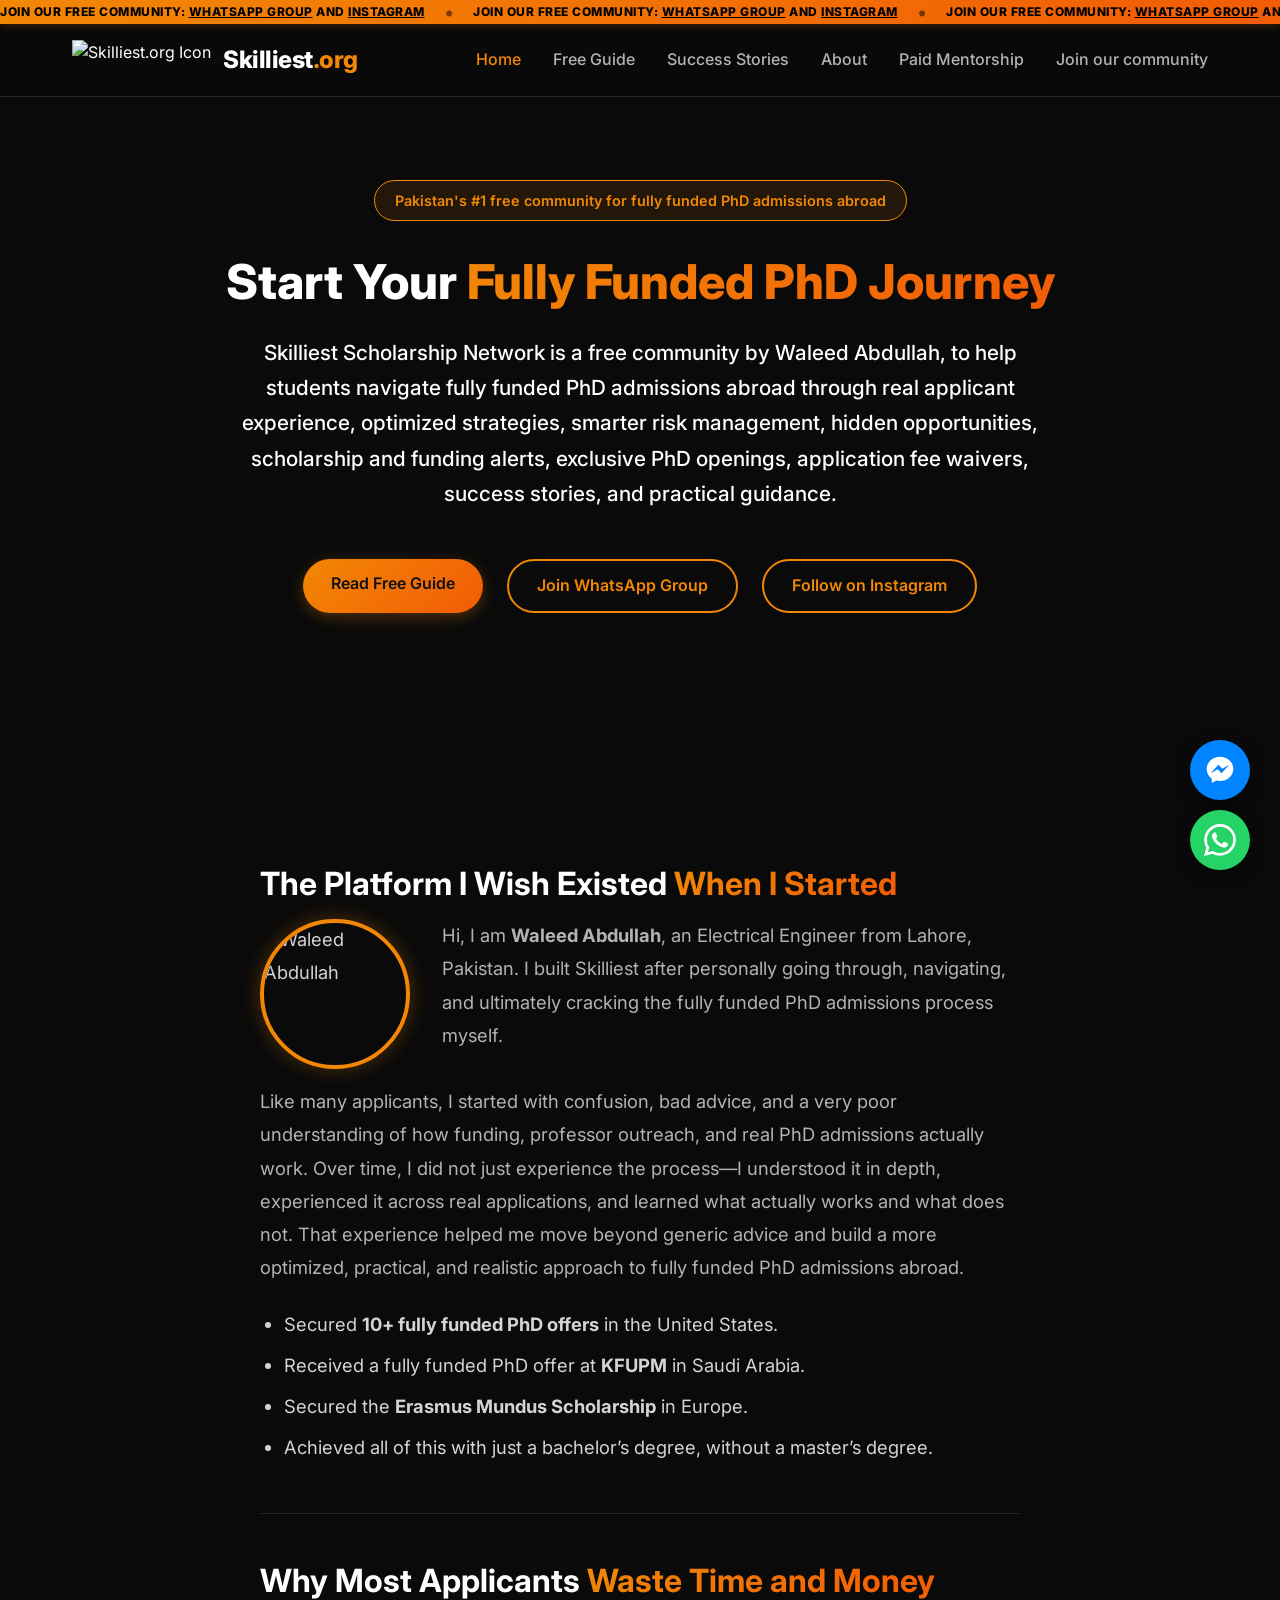
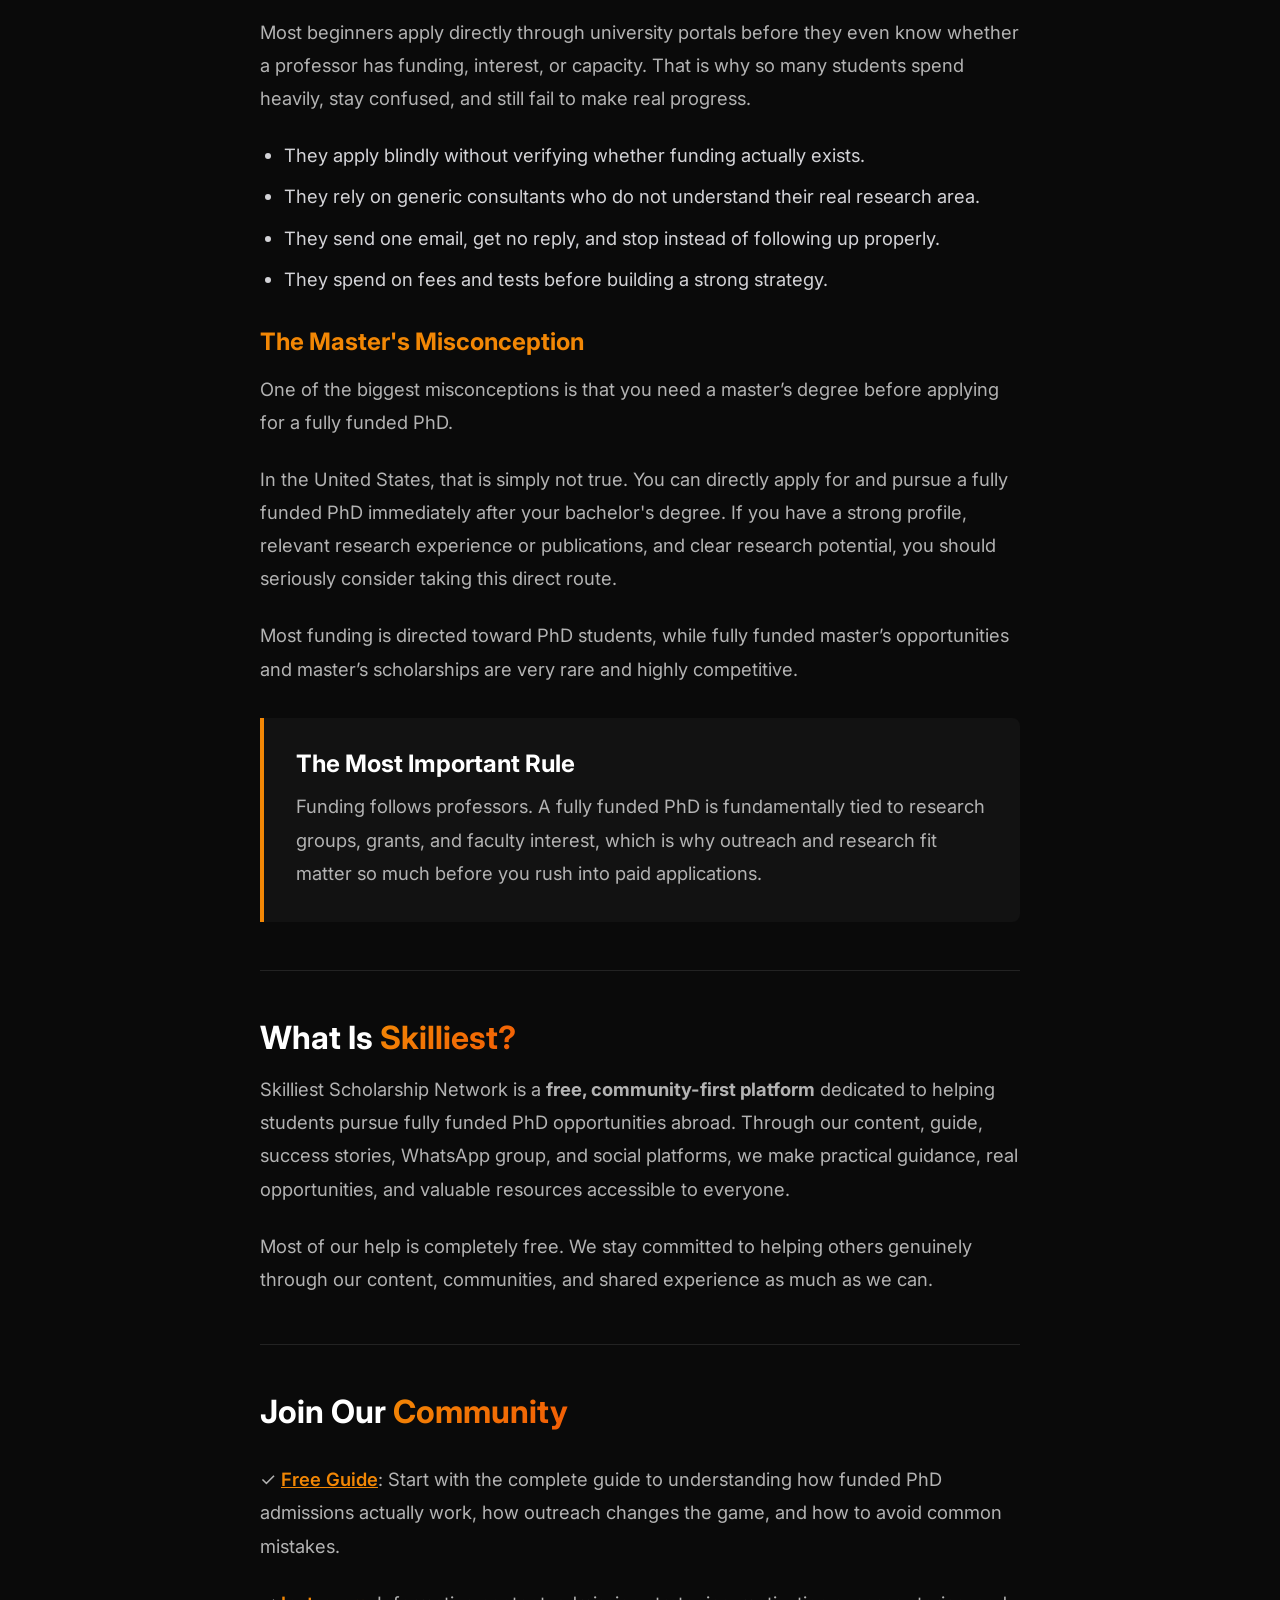
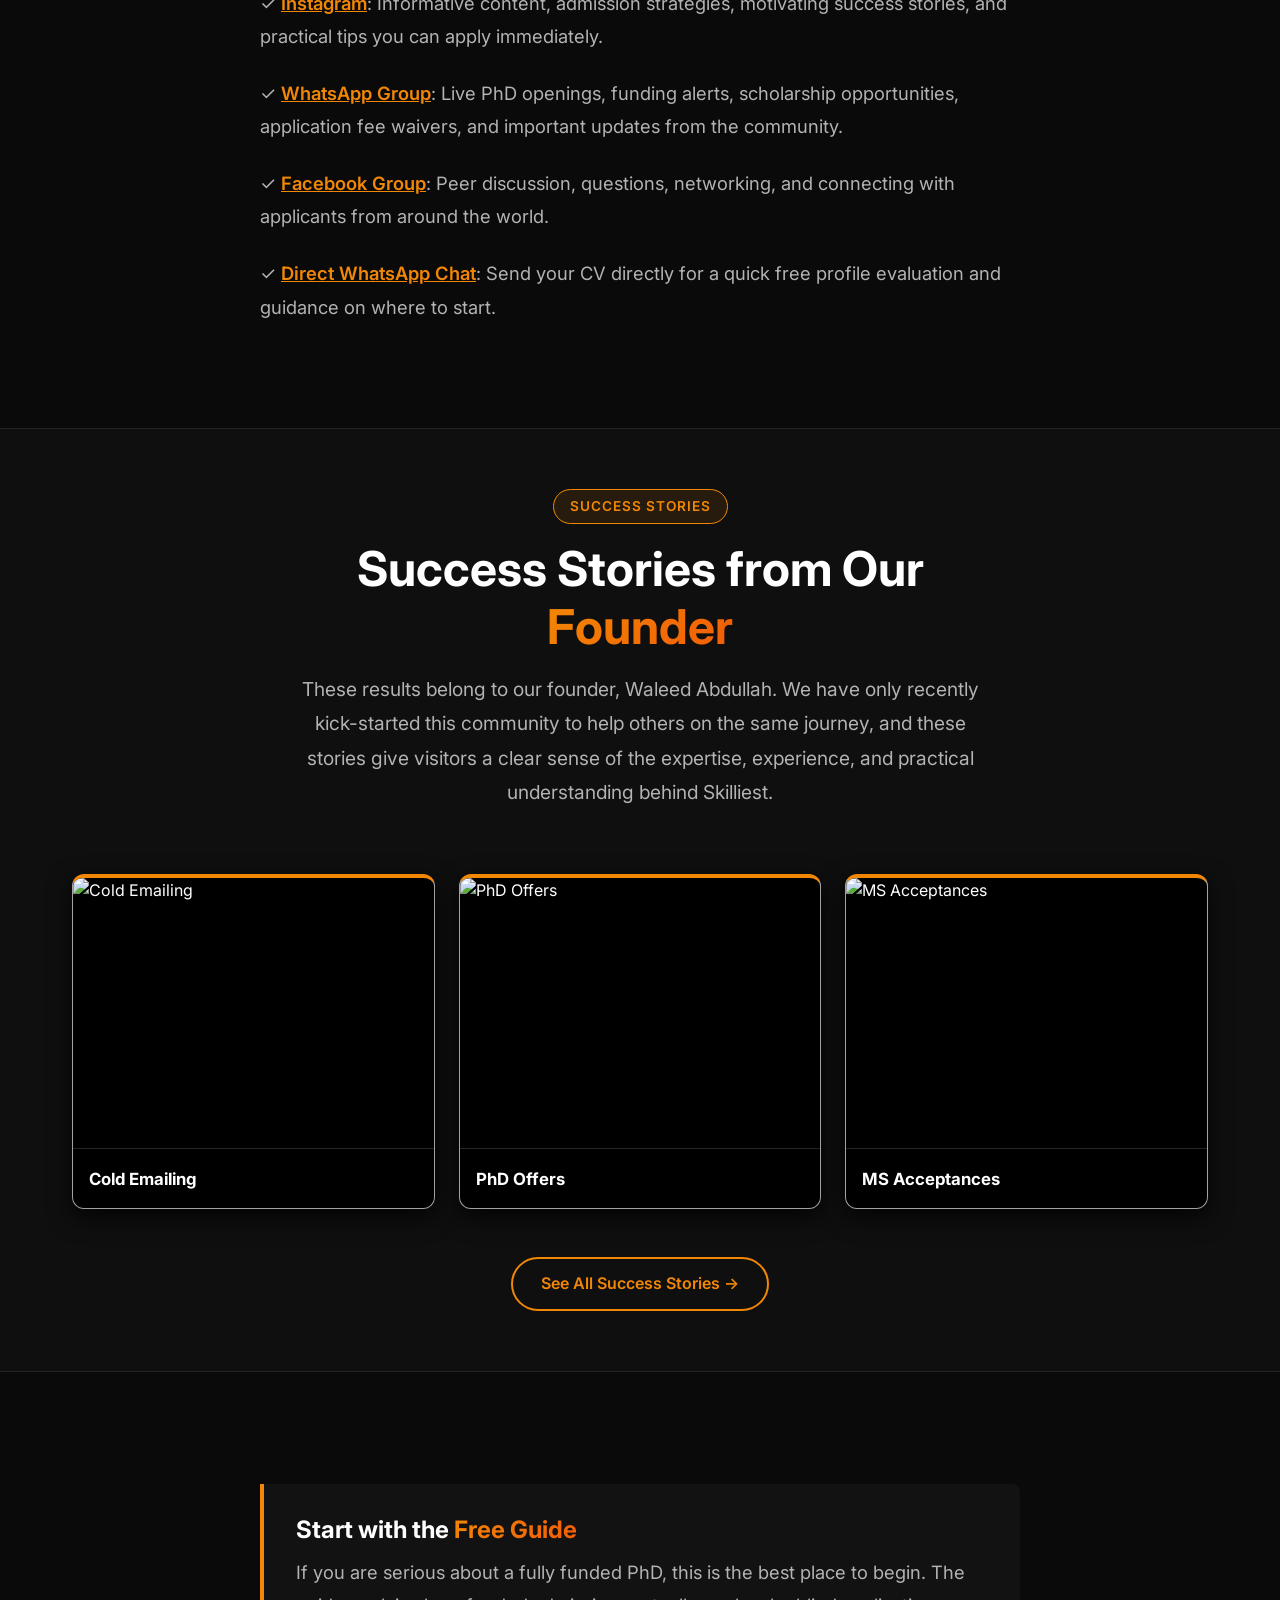
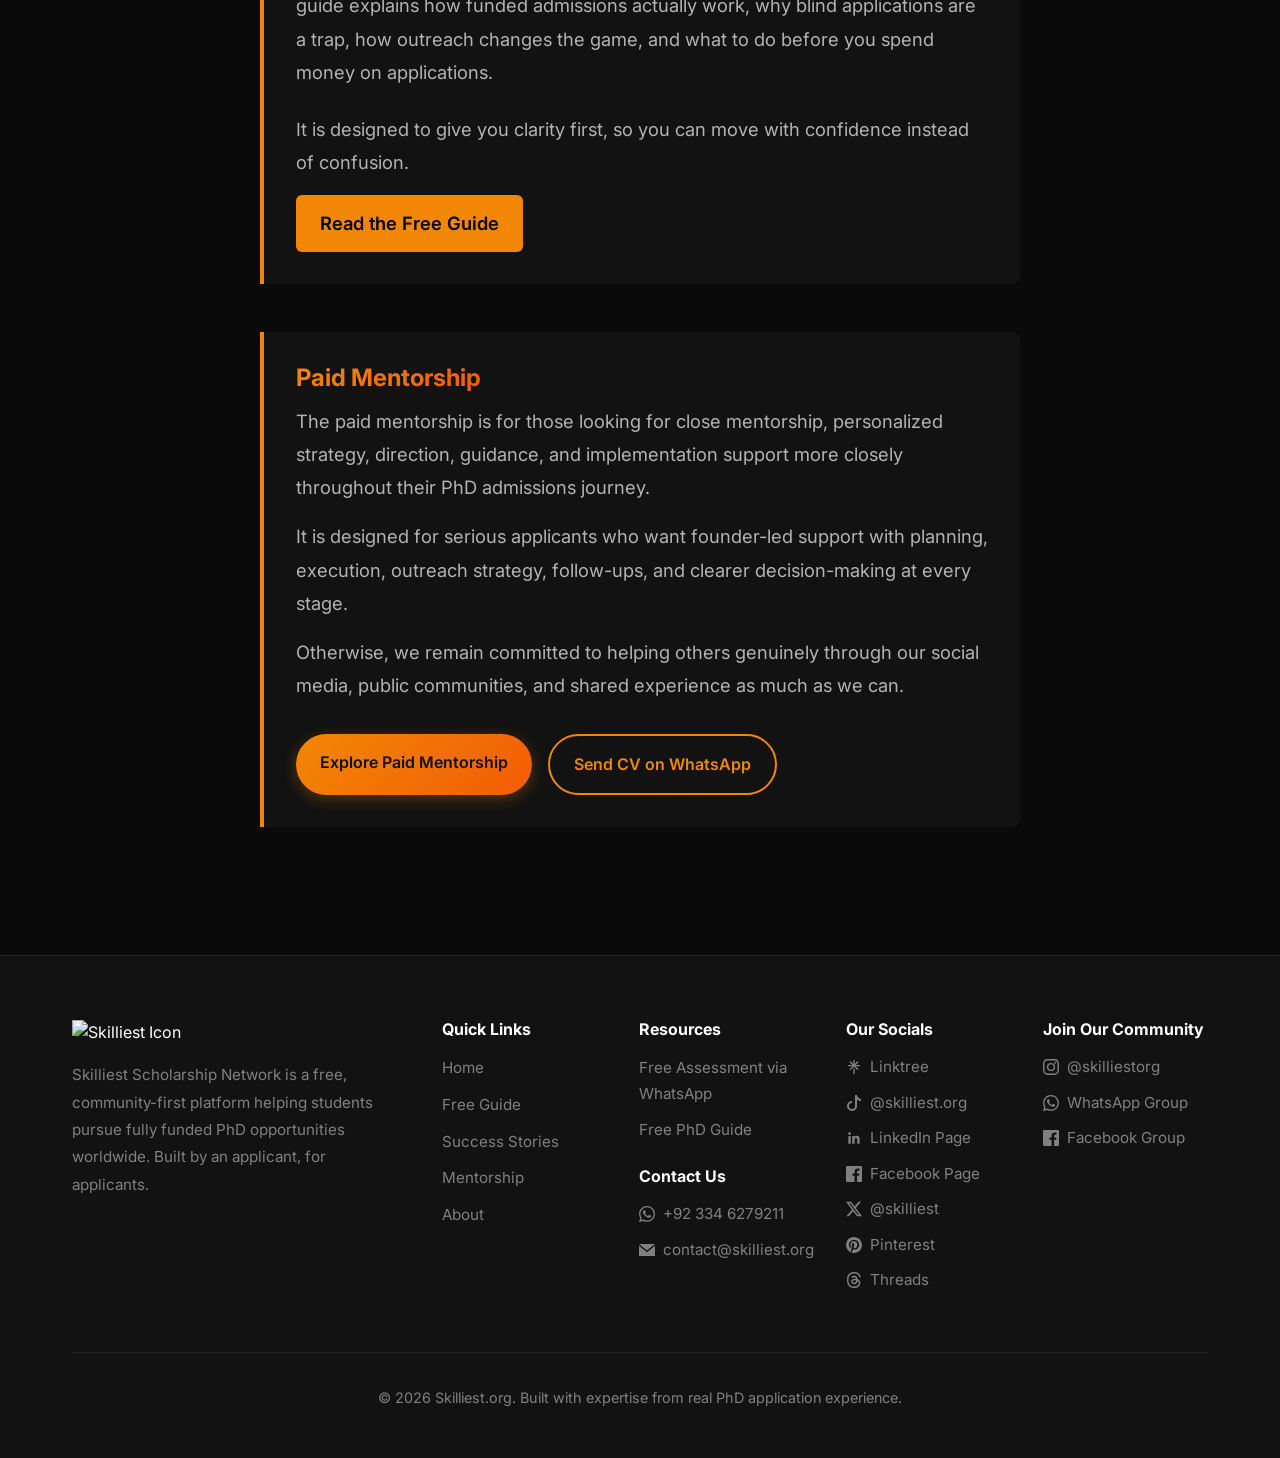
==== commit d003d1c6: "Add files via upload" ====
--- a/index.html
+++ b/index.html
@@ -64,7 +64,7 @@
                 <a href="success-stories.html">Success Stories</a>
                 <a href="about.html">About</a>
                 <a href="mentorship.html">Paid Mentorship</a>
-                <a href="#join-community" class="btn-nav">Join our community</a>
+                <a href="index.html#join-community">Join our community</a>
             </div>
             <div class="mobile-menu-btn" id="mobileMenuBtn">
                 <span></span>
@@ -80,11 +80,10 @@
         <a href="success-stories.html">Success Stories</a>
         <a href="about.html">About</a>
         <a href="mentorship.html">Paid Mentorship</a>
-        <a href="#join-community" class="btn-primary"
-            style="color: #fff; text-shadow: 1px 1px 2px rgba(0,0,0,0.8);">Join our community</a>
+        <a href="index.html#join-community">Join our community</a>
     </div>
 
-    <section class="hero">
+    <section class="hero" id="hero">
         <div class="container">
             <div class="hero-content">
                 <div class="hero-badge">Pakistan's #1 free community for fully funded PhD admissions abroad</div>
@@ -116,19 +115,20 @@
     <main class="blog-layout" style="padding-top: 40px;">
 
         <h2>The Platform I Wish Existed <span class="highlight-gradient">When I Started</span></h2>
-        <img src="https://res.cloudinary.com/dczbqmwzy/image/upload/v1770979446/Waleed_DPPP_iycg42.jpg"
-            alt="Waleed Abdullah" class="founder-img-inline">
-        <p>Hi, I am <strong>Waleed Abdullah</strong>, an Electrical Engineer from Lahore, Pakistan.
-            I built Skilliest after personally going through, navigating, and ultimately cracking the fully funded PhD
-            admissions process myself.</p>
-        <p>Like many applicants, I started with confusion, bad advice, and a very poor understanding of how funding,
-            professor outreach, and real PhD admissions actually work.</p>
-        <p>Over time, I did not just experience the process, I understood it in depth, experienced it across real
-            applications, and learned what actually works and what does not.</p>
-        <p>That experience helped me move beyond generic advice and build a more optimized, practical, and realistic
-            approach to fully funded PhD admissions abroad.</p>
-
-        <div class="clear"></div>
+        <div style="text-align: left;">
+            <img src="https://res.cloudinary.com/dczbqmwzy/image/upload/v1770979446/Waleed_DPPP_iycg42.jpg"
+                alt="Waleed Abdullah" style="float: left; width: 150px; height: 150px; border-radius: 50%; object-fit: cover; border: 4px solid var(--primary-orange); margin-right: 2rem; margin-bottom: 1rem; box-shadow: 0 0 20px rgba(242, 135, 5, 0.3);">
+            <p style="margin-top: 0;">
+                Hi, I am <strong>Waleed Abdullah</strong>, an Electrical Engineer from Lahore, Pakistan.
+                I built Skilliest after personally going through, navigating, and ultimately cracking the fully funded PhD
+                admissions process myself.
+            </p>
+            <div style="clear: both;"></div>
+            <p>
+                Like many applicants, I started with confusion, bad advice, and a very poor understanding of how funding,
+                professor outreach, and real PhD admissions actually work. Over time, I did not just experience the process—I understood it in depth, experienced it across real applications, and learned what actually works and what does not. That experience helped me move beyond generic advice and build a more optimized, practical, and realistic approach to fully funded PhD admissions abroad.
+            </p>
+        </div>
 
         <ul style="list-style: disc; padding-left: 1.5rem; margin: 1.5rem 0 2rem;">
             <li>Secured <strong>10+ fully funded PhD offers</strong> in the United States.</li>
@@ -154,9 +154,9 @@
         <h3 style="margin-top: 2rem; margin-bottom: 1rem;">The Master's Misconception</h3>
         <p>One of the biggest misconceptions is that you need a master’s degree before applying for a fully funded PhD.
         </p>
-        <p>In the United States, that is often not true. If you have a strong profile, relevant research experience or
-            publications, and clear research potential, you should seriously consider pursuing a fully funded PhD
-            directly after your bachelor’s degree.</p>
+        <p>
+            In the United States, that is simply not true. You can directly apply for and pursue a fully funded PhD immediately after your bachelor's degree. If you have a strong profile, relevant research experience or publications, and clear research potential, you should seriously consider taking this direct route.
+        </p>
         <p>Most funding is directed toward PhD students, while fully funded master’s opportunities and master’s
             scholarships are very rare and highly competitive.</p>
 
@@ -182,23 +182,23 @@
         <h2 id="join-community">Join Our <span class="highlight-gradient">Community</span></h2>
 
         <div style="margin-top: 2rem;">
-            <p><a href="guide.html" class="bullet-link">Free Guide</a>: Start with the complete guide to understanding
+            <p>&#10003; <a href="guide.html" class="bullet-link">Free Guide</a>: Start with the complete guide to understanding
                 how funded PhD admissions actually work, how outreach changes the game, and how to avoid common
                 mistakes.</p>
 
-            <p><a href="https://instagram.com/skilliestorg" target="_blank" rel="noopener noreferrer"
+            <p>&#10003; <a href="https://instagram.com/skilliestorg" target="_blank" rel="noopener noreferrer"
                     class="bullet-link">Instagram</a>: Informative content, admission strategies, motivating success
                 stories, and practical tips you can apply immediately.</p>
 
-            <p><a href="https://chat.whatsapp.com/Lod19LJ96sOCDw7mRQlK85?mode=gi_t" target="_blank"
+            <p>&#10003; <a href="https://chat.whatsapp.com/Lod19LJ96sOCDw7mRQlK85?mode=gi_t" target="_blank"
                     rel="noopener noreferrer" class="bullet-link">WhatsApp Group</a>: Live PhD openings, funding alerts,
                 scholarship opportunities, application fee waivers, and important updates from the community.</p>
 
-            <p><a href="https://facebook.com/groups/783485150915176" target="_blank" rel="noopener noreferrer"
+            <p>&#10003; <a href="https://facebook.com/groups/783485150915176" target="_blank" rel="noopener noreferrer"
                     class="bullet-link">Facebook Group</a>: Peer discussion, questions, networking, and connecting with
                 applicants from around the world.</p>
 
-            <p><a href="https://api.whatsapp.com/send/?phone=923346279211" target="_blank" rel="noopener noreferrer"
+            <p>&#10003; <a href="https://api.whatsapp.com/send/?phone=923346279211" target="_blank" rel="noopener noreferrer"
                     class="bullet-link">Direct WhatsApp Chat</a>: Send your CV directly for a quick free profile
                 evaluation and guidance on where to start.</p>
         </div>
@@ -215,8 +215,8 @@
                     expertise, experience, and practical understanding behind Skilliest.</p>
             </div>
             <div id="featured-success-stories" class="stories-grid featured-grid"></div>
-            <div class="center" style="margin-top: 3rem;">
-                <a href="success-stories.html" class="btn-secondary btn-large">See All Success Stories</a>
+            <div style="text-align: center; margin-top: 3rem;">
+                <a href="success-stories.html" class="btn-secondary btn-large">See All Success Stories &rarr;</a>
             </div>
         </div>
     </section>
@@ -341,23 +341,10 @@
                     </div>
                     <div class="footer-column">
                         <h4>Join Our Community</h4>
-
                         <ul class="social-text-links">
-                            <li><a href="https://instagram.com/skilliestorg" target="_blank"><svg viewBox="0 0 24 24"
-                                        width="16" height="16" fill="currentColor">
-                                        <path
-                                            d="M12 2.163c3.204 0 3.584.012 4.85.07 3.252.148 4.771 1.691 4.919 4.919.058 1.265.069 1.645.069 4.849 0 3.205-.012 3.584-.069 4.849-.149 3.225-1.664 4.771-4.919 4.919-1.266.058-1.644.07-4.85.07-3.204 0-3.584-.012-4.849-.07-3.26-.149-4.771-1.699-4.919-4.92-.058-1.265-.07-1.644-.07-4.849 0-3.204.013-3.583.07-4.849.149-3.227 1.664-4.771 4.919-4.919 1.266-.057 1.645-.069 4.849-.069zM12 0C8.741 0 8.333.014 7.053.072 2.695.272.273 2.69.073 7.052.014 8.333 0 8.741 0 12c0 3.259.014 3.668.072 4.948.2 4.358 2.618 6.78 6.98 6.98 1.281.058 1.689.072 4.948.072 3.259 0 3.668-.014 4.948-.072 4.354-.2 6.782-2.618 6.979-6.98.059-1.28.073-1.689.073-4.948 0-3.259-.014-3.667-.072-4.947-.196-4.354-2.617-6.78-6.979-6.98C15.668.014 15.259 0 12 0zm0 5.838a6.162 6.162 0 100 12.324 6.162 6.162 0 000-12.324zM12 16a4 4 0 110-8 4 4 0 010 8zm6.406-11.845a1.44 1.44 0 100 2.881 1.44 1.44 0 000-2.881z" />
-                                    </svg> @skilliestorg</a></li>
-                            <li><a href="https://chat.whatsapp.com/Lod19LJ96sOCDw7mRQlK85?mode=gi_t"
-                                    target="_blank"><svg viewBox="0 0 24 24" width="16" height="16" fill="currentColor">
-                                        <path
-                                            d="M17.472 14.382c-.297-.149-1.758-.867-2.03-.967-.273-.099-.471-.148-.67.15-.197.297-.767.966-.94 1.164-.173.199-.347.223-.644.075-.297-.15-1.255-.463-2.39-1.475-.883-.788-1.48-1.761-1.653-2.059-.173-.297-.018-.458.13-.606.134-.133.298-.347.446-.52.149-.174.198-.298.298-.497.099-.198.05-.371-.025-.52-.075-.149-.669-1.612-.916-2.207-.242-.579-.487-.5-.669-.51-.173-.008-.371-.01-.57-.01-.198 0-.52.074-.792.372-.272.297-1.04 1.016-1.04 2.479 0 1.462 1.065 2.875 1.213 3.074.149.198 2.096 3.2 5.077 4.487.709.306 1.262.489 1.694.625.712.227 1.36.195 1.871.118.571-.085 1.758-.719 2.006-1.413.248-.694.248-1.289.173-1.413-.074-.124-.272-.198-.57-.347m-5.421 7.403h-.004a9.87 9.87 0 01-5.031-1.378l-.361-.214-3.741.982.998-3.648-.235-.374a9.86 9.86 0 01-1.51-5.26c.001-5.45 4.436-9.884 9.888-9.884 2.64 0 5.122 1.03 6.988 2.898a9.825 9.825 0 012.893 6.994c-.003 5.45-4.437 9.884-9.885 9.884m8.413-18.297A11.815 11.815 0 0012.05 0C5.495 0 .16 5.335.157 11.892c0 2.096.547 4.142 1.588 5.945L.057 24l6.305-1.654a11.882 11.882 0 005.683 1.448h.005c6.554 0 11.89-5.335 11.893-11.893a11.821 11.821 0 00-3.48-8.413Z" />
-                                    </svg> WhatsApp Channel</a></li>
-                            <li><a href="https://facebook.com/groups/783485150915176" target="_blank"><svg
-                                        viewBox="0 0 24 24" width="16" height="16" fill="currentColor">
-                                        <path
-                                            d="M22.675 0h-21.35C.597 0 0 .597 0 1.325v21.351C0 23.403.597 24 1.325 24H12.82v-9.294H9.692v-3.622h3.128V8.413c0-3.1 1.893-4.788 4.659-4.788 1.325 0 2.463.099 2.795.143v3.24l-1.918.001c-1.504 0-1.795.715-1.795 1.763v2.313h3.587l-.467 3.622h-3.12V24h6.116c.73 0 1.323-.597 1.323-1.324V1.325C24 .597 23.403 0 22.675 0z" />
-                                    </svg> Facebook Group</a></li>
+                            <li><a href="https://instagram.com/skilliestorg" target="_blank"><svg viewBox="0 0 24 24" width="16" height="16" fill="currentColor"><path d="M12 2.163c3.204 0 3.584.012 4.85.07 3.252.148 4.771 1.691 4.919 4.919.058 1.265.069 1.645.069 4.849 0 3.205-.012 3.584-.069 4.849-.149 3.225-1.664 4.771-4.919 4.919-1.266.058-1.644.07-4.85.07-3.204 0-3.584-.012-4.849-.07-3.26-.149-4.771-1.699-4.919-4.92-.058-1.265-.07-1.644-.07-4.849 0-3.204.013-3.583.07-4.849.149-3.227 1.664-4.771 4.919-4.919 1.266-.057 1.645-.069 4.849-.069zM12 0C8.741 0 8.333.014 7.053.072 2.695.272.273 2.69.073 7.052.014 8.333 0 8.741 0 12c0 3.259.014 3.668.072 4.948.2 4.358 2.618 6.78 6.98 6.98 1.281.058 1.689.072 4.948.072 3.259 0 3.668-.014 4.948-.072 4.354-.2 6.782-2.618 6.979-6.98.059-1.28.073-1.689.073-4.948 0-3.259-.014-3.667-.072-4.947-.196-4.354-2.617-6.78-6.979-6.98C15.668.014 15.259 0 12 0zm0 5.838a6.162 6.162 0 100 12.324 6.162 6.162 0 000-12.324zM12 16a4 4 0 110-8 4 4 0 010 8zm6.406-11.845a1.44 1.44 0 100 2.881 1.44 1.44 0 000-2.881z"/></svg> @skilliestorg</a></li>
+                            <li><a href="https://chat.whatsapp.com/Lod19LJ96sOCDw7mRQlK85?mode=gi_t" target="_blank"><svg viewBox="0 0 24 24" width="16" height="16" fill="currentColor"><path d="M17.472 14.382c-.297-.149-1.758-.867-2.03-.967-.273-.099-.471-.148-.67.15-.197.297-.767.966-.94 1.164-.173.199-.347.223-.644.075-.297-.15-1.255-.463-2.39-1.475-.883-.788-1.48-1.761-1.653-2.059-.173-.297-.018-.458.13-.606.134-.133.298-.347.446-.52.149-.174.198-.298.298-.497.099-.198.05-.371-.025-.52-.075-.149-.669-1.612-.916-2.207-.242-.579-.487-.5-.669-.51-.173-.008-.371-.01-.57-.01-.198 0-.52.074-.792.372-.272.297-1.04 1.016-1.04 2.479 0 1.462 1.065 2.875 1.213 3.074.149.198 2.096 3.2 5.077 4.487.709.306 1.262.489 1.694.625.712.227 1.36.195 1.871.118.571-.085 1.758-.719 2.006-1.413.248-.694.248-1.289.173-1.413-.074-.124-.272-.198-.57-.347m-5.421 7.403h-.004a9.87 9.87 0 01-5.031-1.378l-.361-.214-3.741.982.998-3.648-.235-.374a9.86 9.86 0 01-1.51-5.26c.001-5.45 4.436-9.884 9.888-9.884 2.64 0 5.122 1.03 6.988 2.898a9.825 9.825 0 012.893 6.994c-.003 5.45-4.437 9.884-9.885 9.884m8.413-18.297A11.815 11.815 0 0012.05 0C5.495 0 .16 5.335.157 11.892c0 2.096.547 4.142 1.588 5.945L.057 24l6.305-1.654a11.882 11.882 0 005.683 1.448h.005c6.554 0 11.89-5.335 11.893-11.893a11.821 11.821 0 00-3.48-8.413Z"/></svg> WhatsApp Group</a></li>
+                            <li><a href="https://facebook.com/groups/783485150915176" target="_blank"><svg viewBox="0 0 24 24" width="16" height="16" fill="currentColor"><path d="M22.675 0h-21.35C.597 0 0 .597 0 1.325v21.351C0 23.403.597 24 1.325 24H12.82v-9.294H9.692v-3.622h3.128V8.413c0-3.1 1.893-4.788 4.659-4.788 1.325 0 2.463.099 2.795.143v3.24l-1.918.001c-1.504 0-1.795.715-1.795 1.763v2.313h3.587l-.467 3.622h-3.12V24h6.116c.73 0 1.323-.597 1.323-1.324V1.325C24 .597 23.403 0 22.675 0z"/></svg> Facebook Group</a></li>
                         </ul>
                     </div>
                 </div>
@@ -383,6 +370,12 @@
         </svg>
     </a>
 
+    
+    <a href="#" class="floating-btn scroll-top-btn" id="scrollTopBtn" aria-label="Scroll to top">
+        <svg xmlns="http://www.w3.org/2000/svg" viewBox="0 0 24 24">
+            <path d="M12 5.5l-7 7 1.41 1.41L11 9.33v10.17h2V9.33l4.59 4.58L19 12.5z"/>
+        </svg>
+    </a>
     <script src="script.js"></script>
 </body>
 
--- a/style.css
+++ b/style.css
@@ -58,20 +58,20 @@
 
 /* ===== Buttons ===== */
 .btn-primary, .btn-secondary, .btn-nav {
-    display: inline-block; padding: 14px 32px; border-radius: 8px; font-weight: 700;
+    display: inline-block; padding: 10px 24px; border-radius: 50px; font-weight: 600;
     font-size: 1rem; transition: all 0.3s ease; cursor: pointer; border: none; text-align: center;
 }
 .btn-primary {
-    background: var(--gradient-orange); color: #000000; box-shadow: 0 4px 20px rgba(242, 135, 5, 0.5);
-    font-weight: 800; text-transform: uppercase; letter-spacing: 0.5px;
+    background: var(--gradient-orange); color: #111; box-shadow: 0 4px 15px rgba(242, 135, 5, 0.3);
+    font-weight: 600;
 }
 .btn-primary:hover {
     transform: translateY(-3px); box-shadow: 0 6px 30px rgba(242, 135, 5, 0.8);
     background: linear-gradient(135deg, #ff9500, #f28705);
 }
-.btn-secondary { background: transparent; color: var(--primary-orange); border: 3px solid var(--primary-orange); font-weight: 700; }
+.btn-secondary { background: transparent; color: var(--primary-orange); border: 2px solid var(--primary-orange); font-weight: 600; }
 .btn-secondary:hover { background: var(--primary-orange); color: #000000; box-shadow: var(--glow-orange); border-color: var(--primary-orange); }
-.btn-large { padding: 20px 48px; font-size: 1.15rem; font-weight: 800; }
+.btn-large { padding: 12px 28px; font-size: 1rem; font-weight: 600; }
 
 .btn-nav {
     padding: 12px 28px; background: var(--gradient-orange); color: #ffffff;
@@ -505,7 +505,7 @@
     .container { padding: 0 1.5rem; }
     .hero-title { font-size: 1.8rem; } .hero-subtitle { font-size: 1.1rem; }
     .section-header h2 { font-size: 1.8rem; }
-    .btn-large { padding: 16px 32px; font-size: 1rem; width: 100%; }
+    .btn-large { padding: 12px 28px; font-size: 1rem; font-weight: 600; }
     .stat-number { font-size: 2.5rem; } .hero-stats { gap: 1.5rem; }
     .solution-card, .include-card, .magnet-card { padding: 2rem; }
     .timeline { padding-left: 2rem; }
@@ -665,3 +665,29 @@
     text-decoration: underline;
 }
 
+
+/* ===== Scroll To Top Button ===== */
+.scroll-top-btn {
+    right: 30px;
+    bottom: 170px;
+    background-color: transparent;
+    border: 2px solid var(--primary-orange);
+    color: var(--primary-orange);
+    opacity: 0;
+    visibility: hidden;
+    pointer-events: none;
+    transform: translateY(20px);
+    z-index: 999;
+}
+.scroll-top-btn.visible {
+    opacity: 1;
+    visibility: visible;
+    pointer-events: auto;
+    transform: translateY(0);
+}
+@media (max-width: 768px) {
+    .scroll-top-btn {
+        right: 15px;
+        bottom: 155px;
+    }
+}
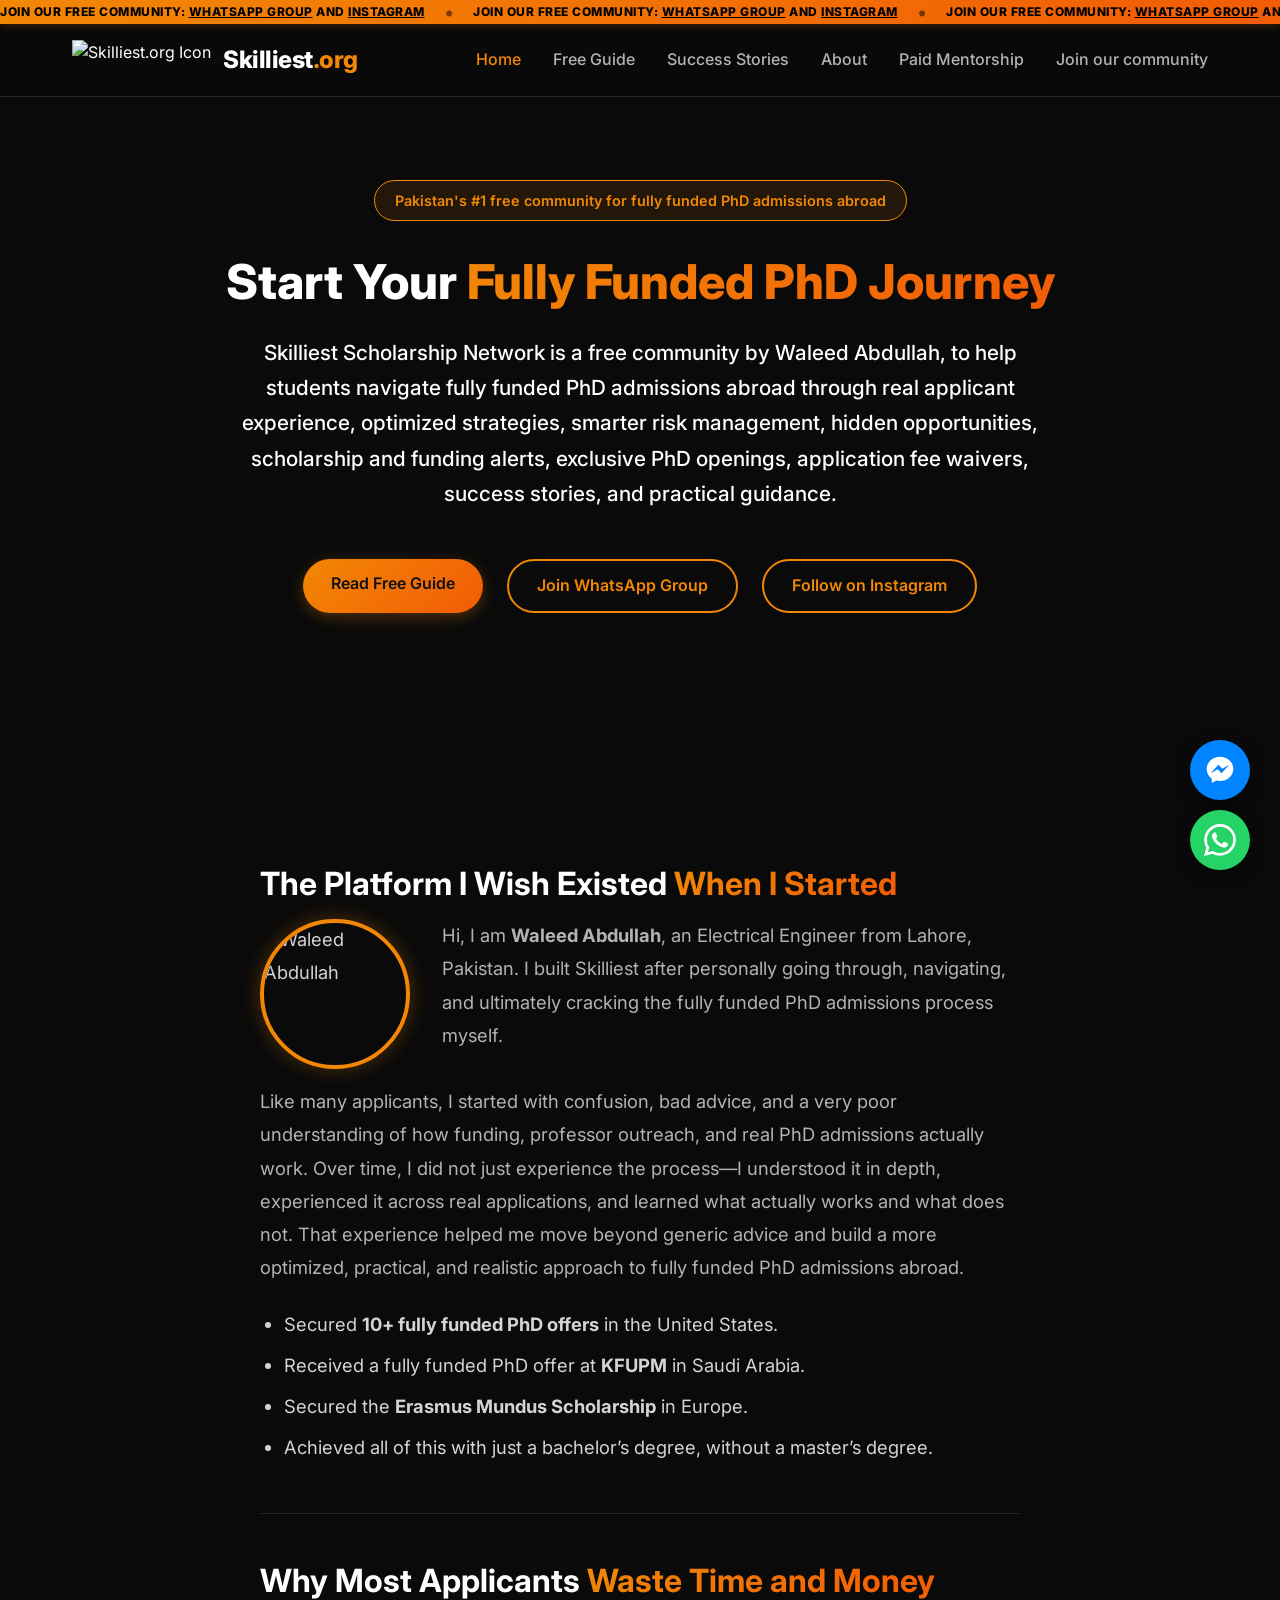
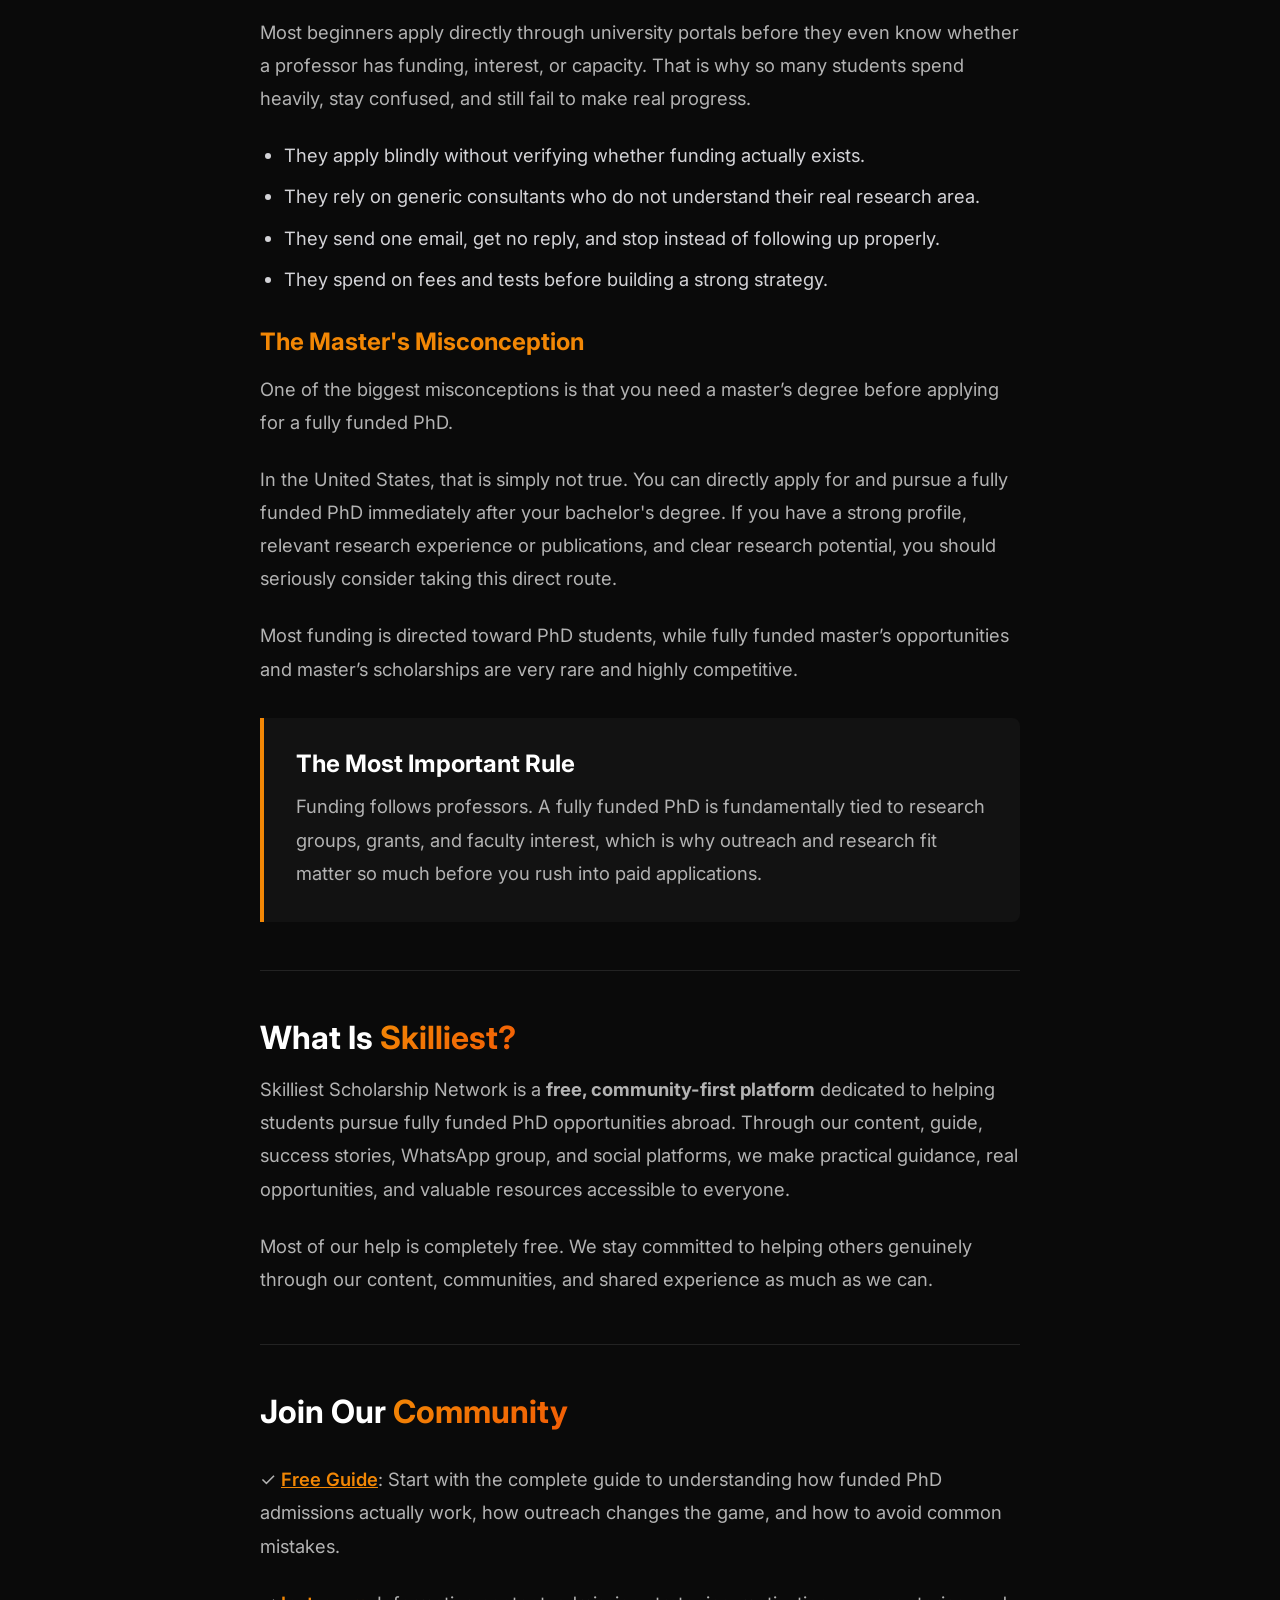
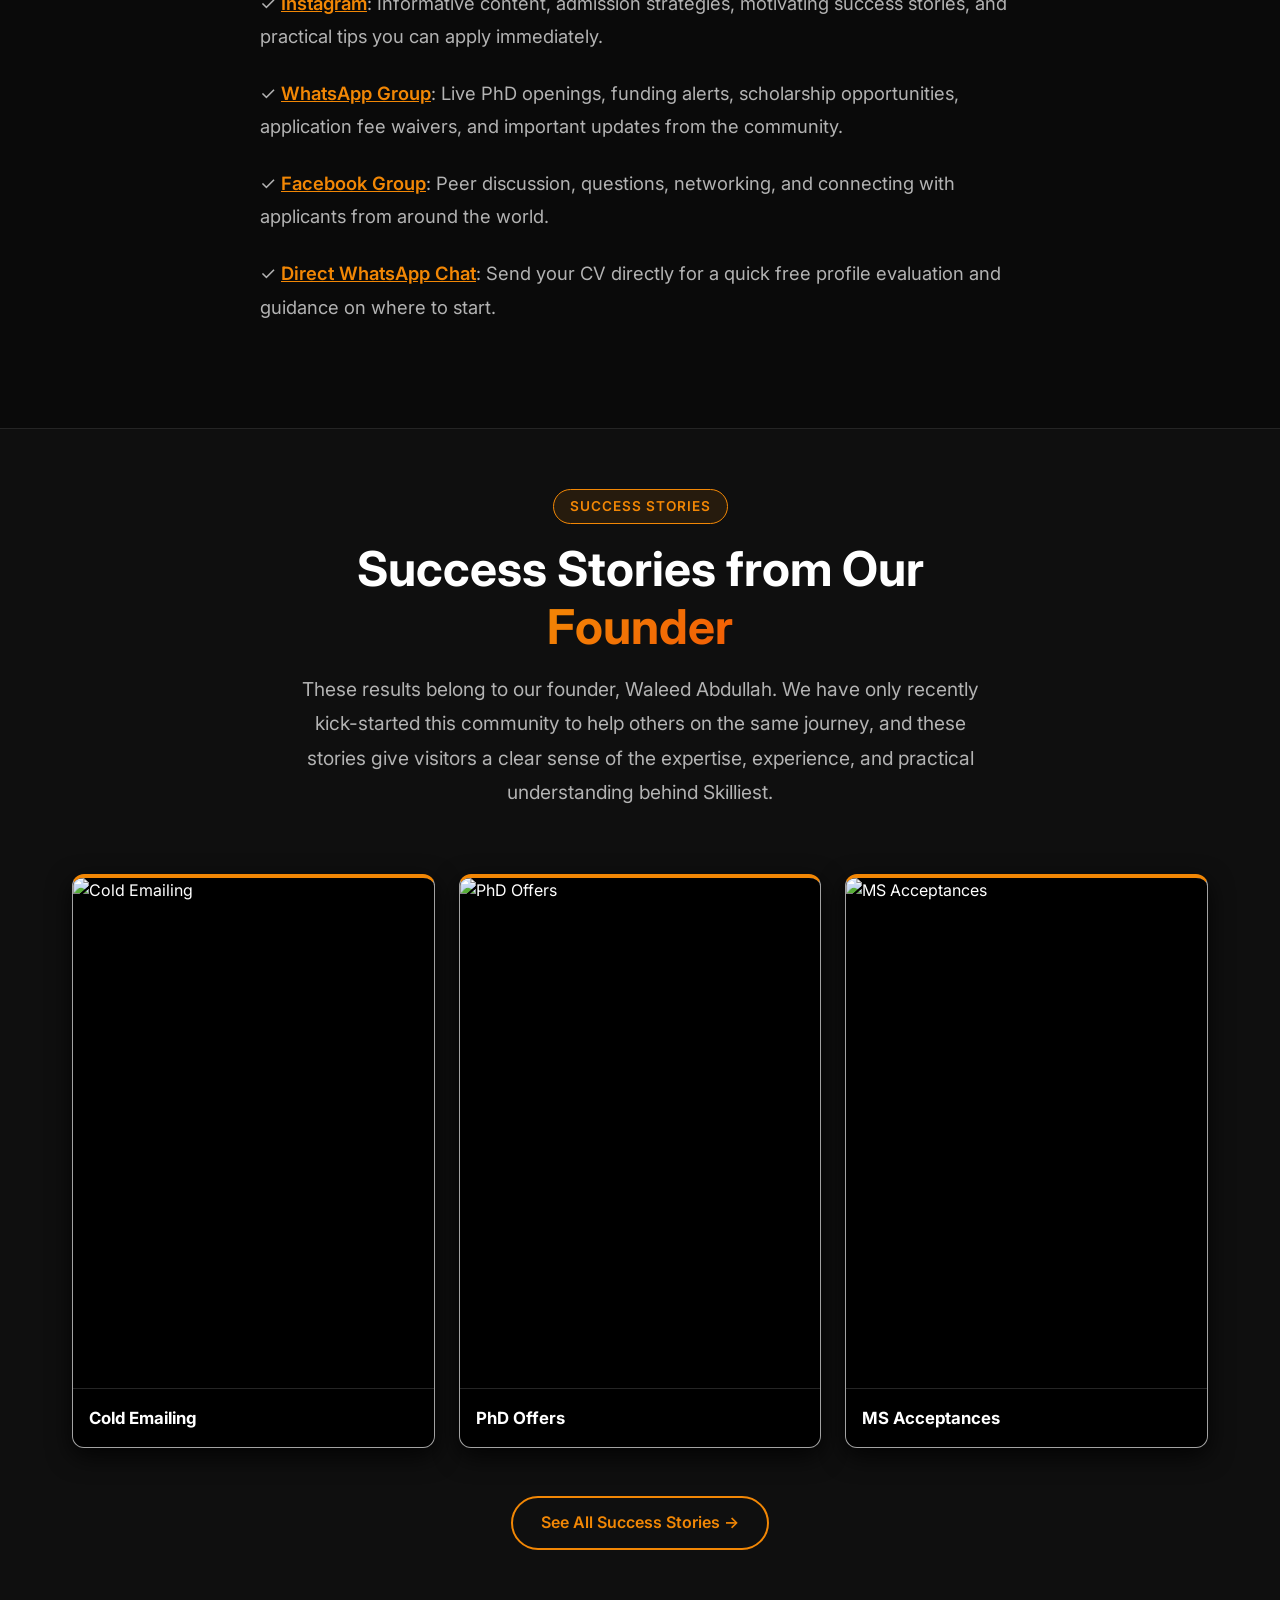
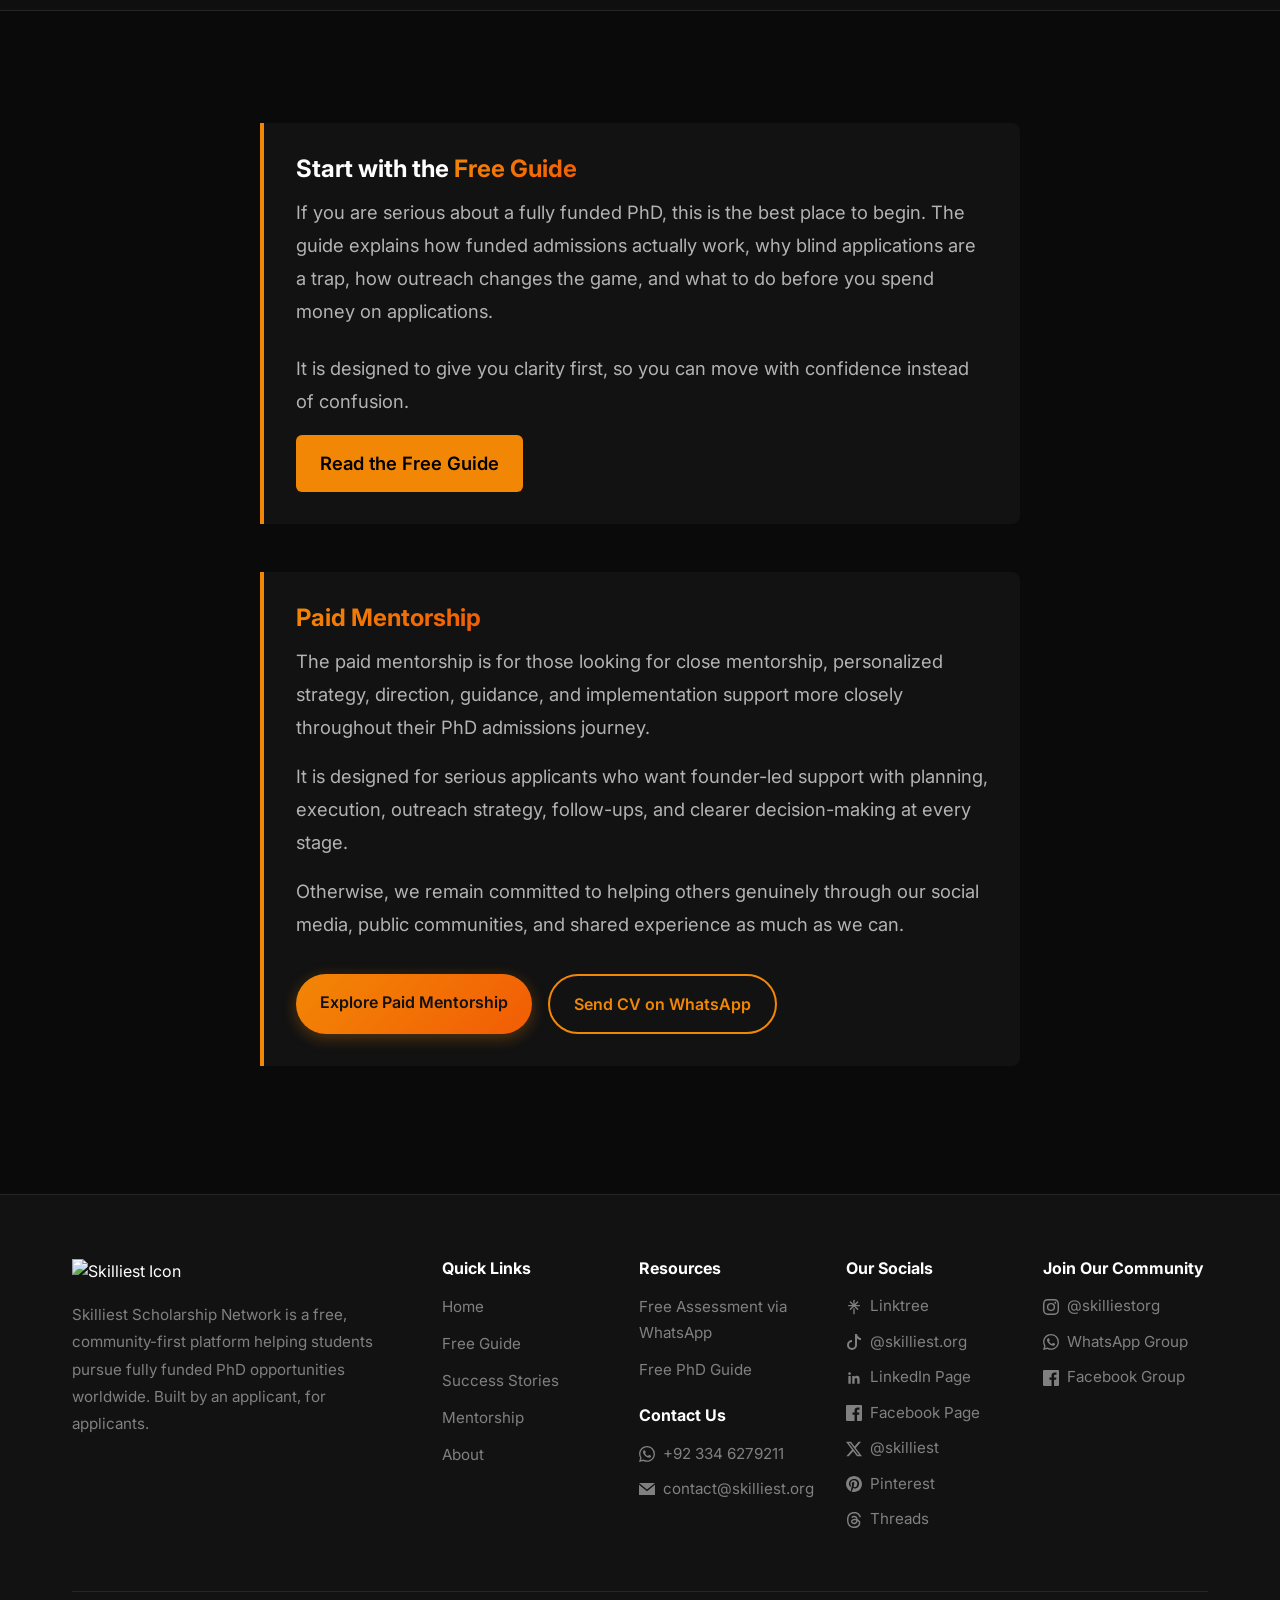
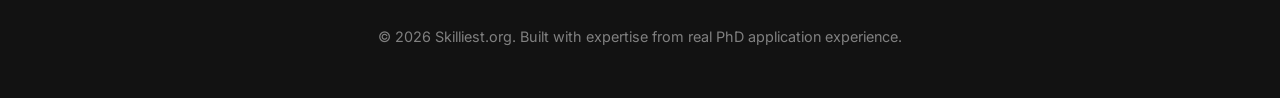
==== commit b33942b7: "Add files via upload" ====
--- a/index.html
+++ b/index.html
@@ -9,7 +9,7 @@
     <title>Skilliest.org - Start Your Fully Funded PhD Journey</title>
     <link rel="icon" type="image/png"
         href="https://res.cloudinary.com/dczbqmwzy/image/upload/v1770860254/png-logo-Icon-only-or-favicon-144x144-pixels_n61o7b.png">
-    <link rel="stylesheet" href="style.css">
+    <link rel="stylesheet" href="style.css?v=2.3">
     <link rel="preconnect" href="https://fonts.googleapis.com">
     <link rel="preconnect" href="https://fonts.gstatic.com" crossorigin>
     <link href="https://fonts.googleapis.com/css2?family=Inter:wght@300;400;500;600;700;800&display=swap"
--- a/style.css
+++ b/style.css
@@ -45,10 +45,10 @@
 
 /* ===== Typography ===== */
 h1, h2, h3, h4, h5, h6 { font-weight: 700; line-height: 1.2; margin-bottom: 1rem; }
-h1 { font-size: 3.5rem; }
-h2 { font-size: 2.5rem; }
-h3 { font-size: 1.75rem; }
-h4 { font-size: 1.25rem; }
+h1 { font-size: 2.8rem; }
+h2 { font-size: 2rem; }
+h3 { font-size: 1.5rem; }
+h4 { font-size: 1.15rem; }
 p { line-height: 1.8; color: var(--text-secondary); margin-bottom: 1rem; }
 a { text-decoration: none; color: inherit; transition: all 0.3s ease; }
 ul { list-style: none; }
@@ -178,9 +178,9 @@
     display: grid;
     gap: 1.5rem;
 }
-.featured-grid { grid-template-columns: repeat(auto-fit, minmax(300px, 1fr)); }
-.bootcamp-grid { grid-template-columns: repeat(auto-fit, minmax(250px, 1fr)); }
-.full-grid { grid-template-columns: repeat(auto-fill, minmax(240px, 1fr)); }
+.featured-grid { grid-template-columns: repeat(auto-fit, minmax(240px, 1fr)); }
+.bootcamp-grid { grid-template-columns: repeat(auto-fit, minmax(200px, 1fr)); }
+.full-grid { grid-template-columns: repeat(auto-fill, minmax(200px, 1fr)); }
 
 .success-card {
     /* Significantly lighter background to stand out against the #0a0a0a body */
@@ -218,7 +218,7 @@
 .card-img-wrapper {
     position: relative;
     width: 100%;
-    aspect-ratio: 4/3; /* Enforce uniform thumbnail sizes */
+    aspect-ratio: 1 / 1.414; /* Enforce uniform thumbnail sizes */
     overflow: hidden;
     background: #000;
     flex-grow: 1;
@@ -227,6 +227,7 @@
     width: 100%;
     height: 100%;
     object-fit: cover; /* crop for thumbnail */
+    object-position: top center !important; /* Ensure the top of the image (university logo/header) is always visible */
     transition: transform 0.5s ease;
 }
 .success-card:hover .card-img-wrapper img {
@@ -691,3 +692,10 @@
         bottom: 155px;
     }
 }
+
+@media (max-width: 768px) {
+    h1 { font-size: 2.2rem; }
+    h2 { font-size: 1.75rem; }
+    h3 { font-size: 1.35rem; }
+    p { font-size: 0.9rem; }
+}
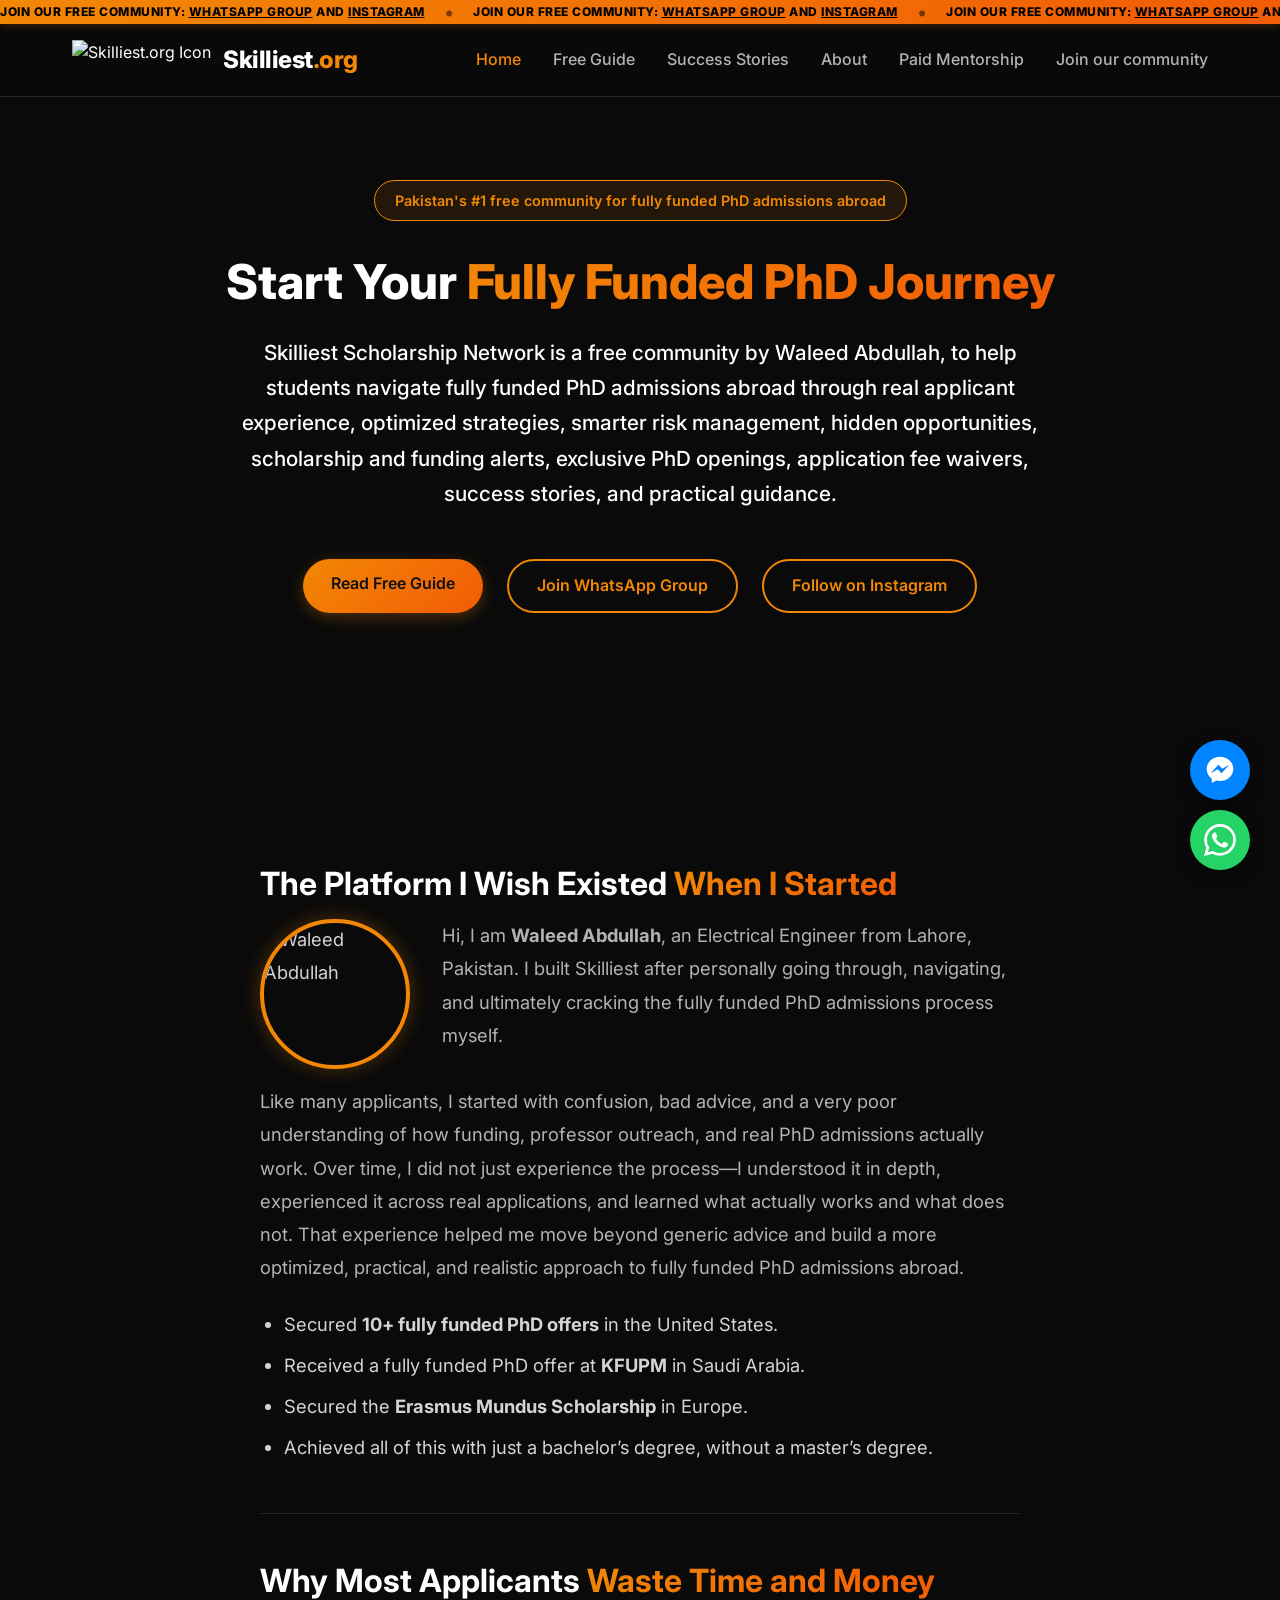
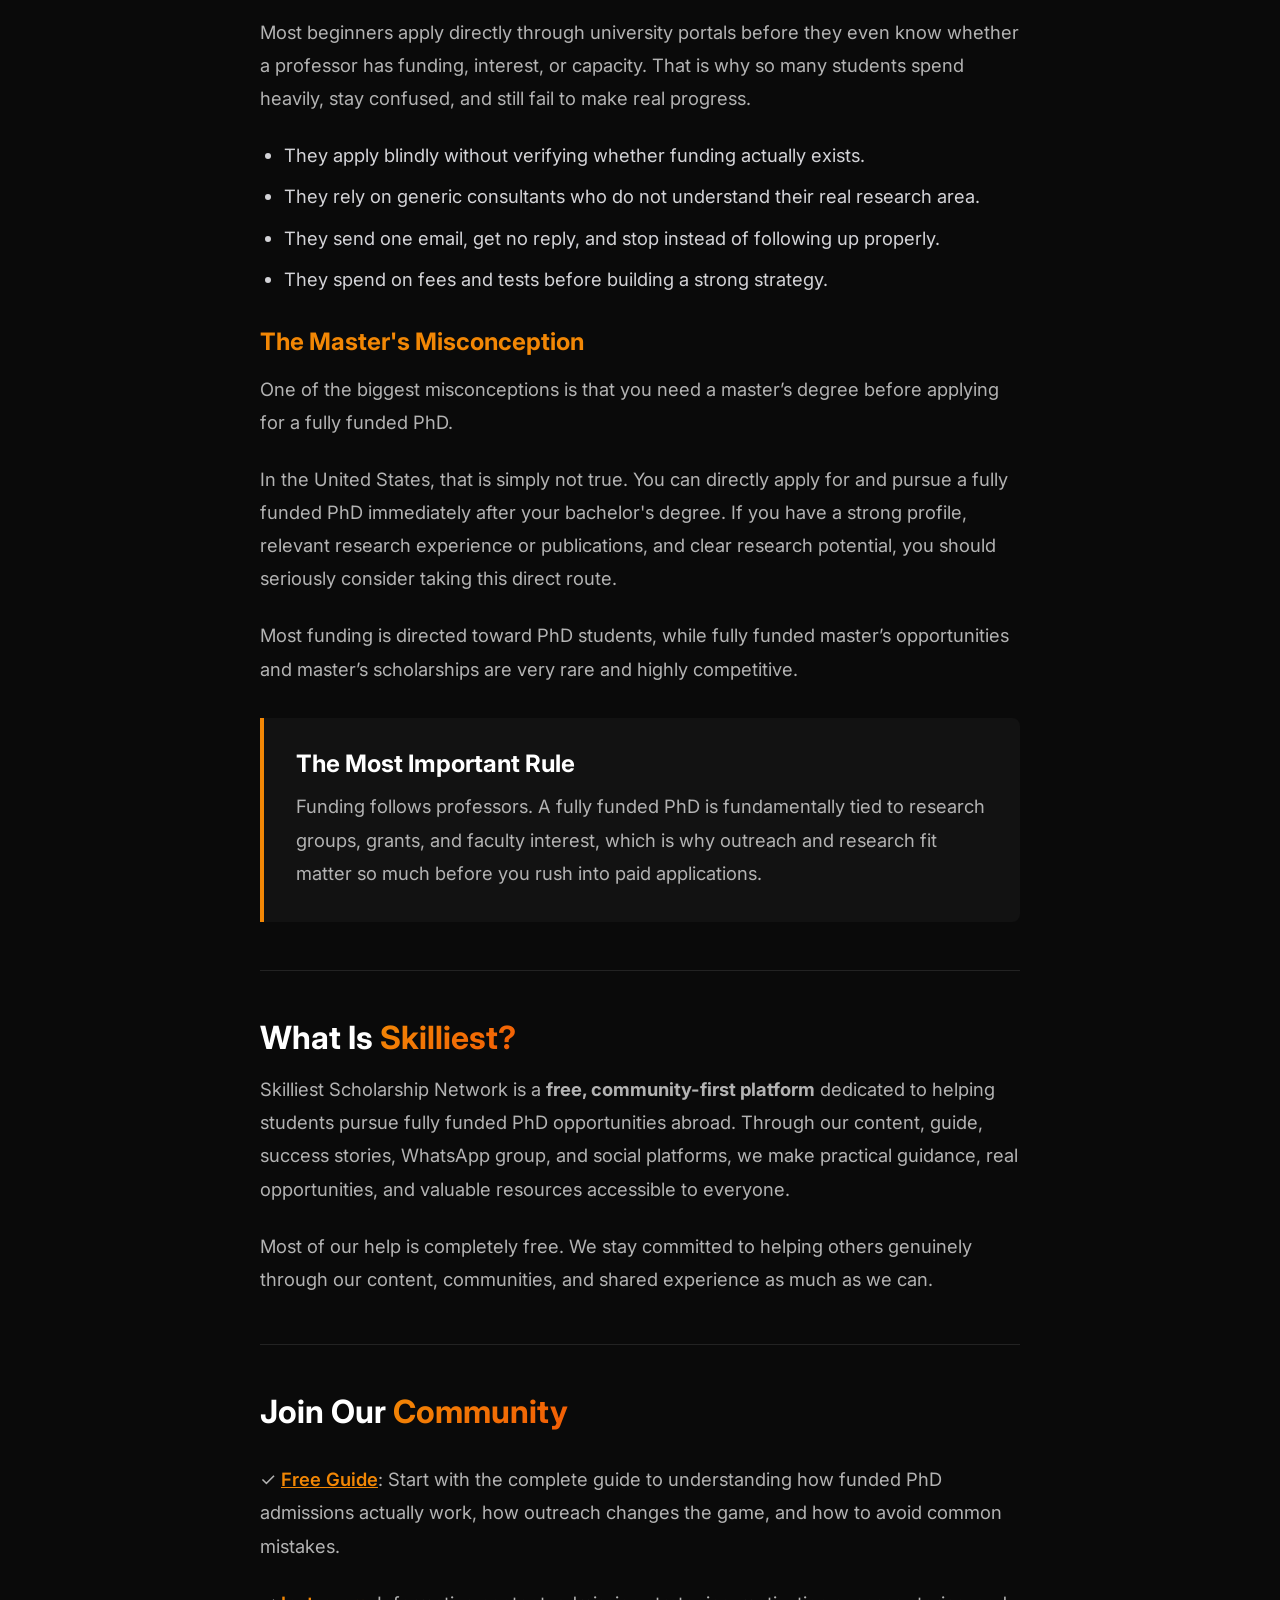
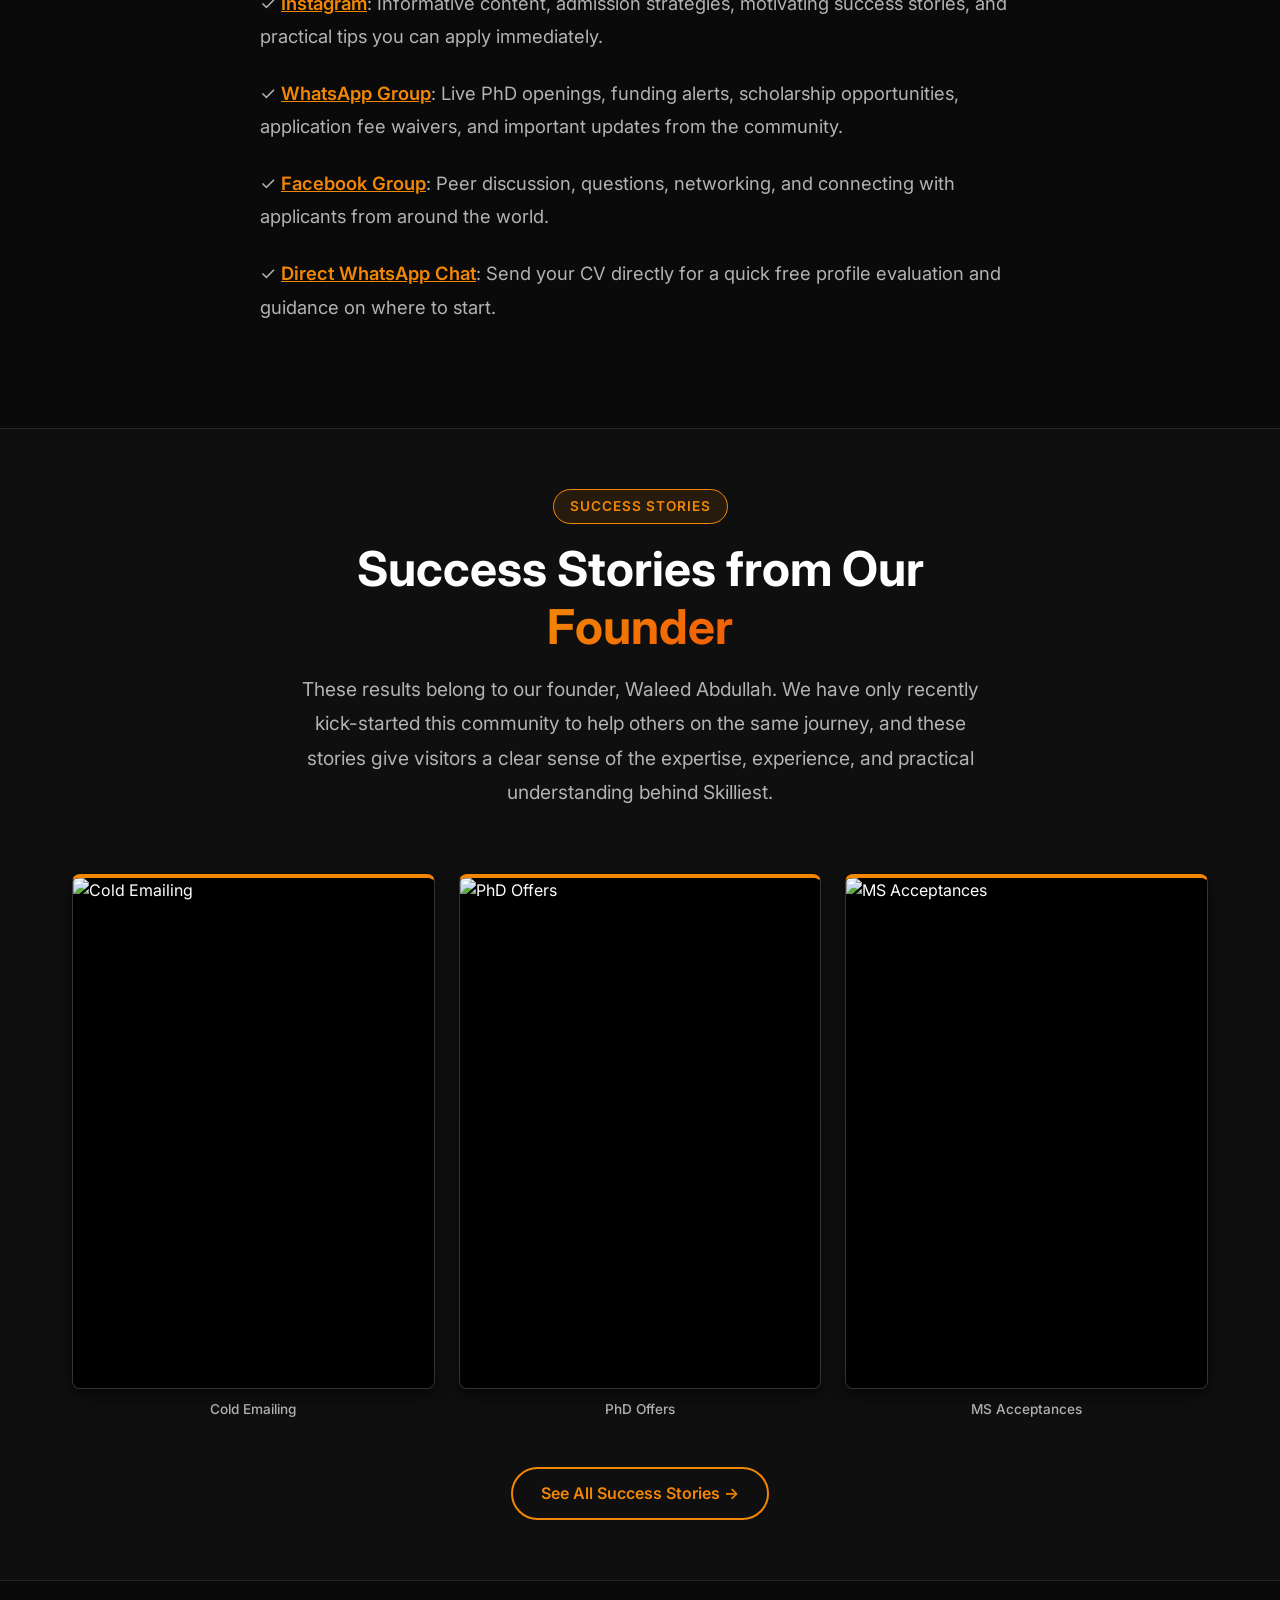
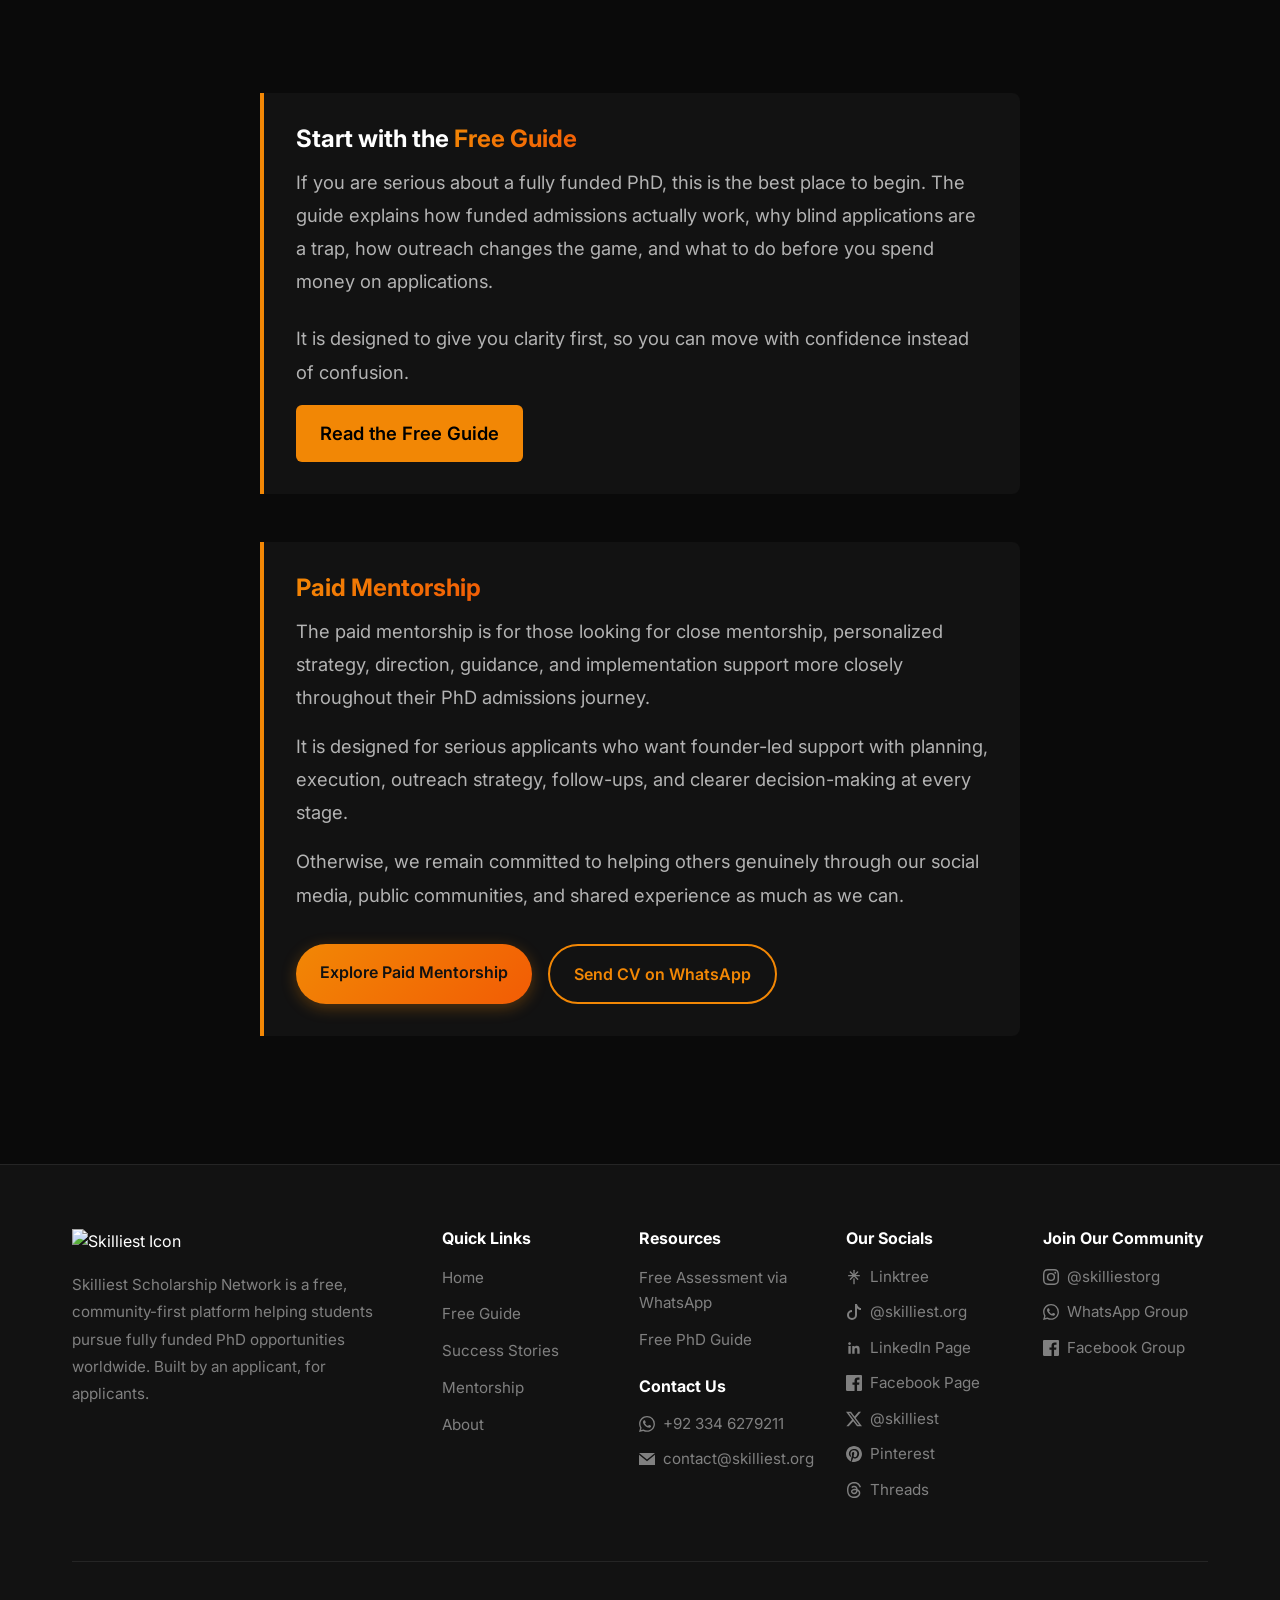
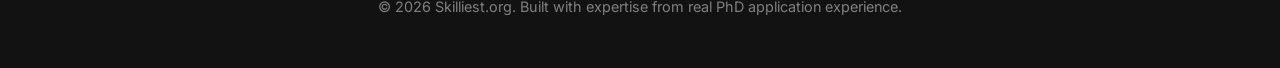
==== commit de01ee35: "Add files via upload" ====
--- a/index.html
+++ b/index.html
@@ -9,7 +9,7 @@
     <title>Skilliest.org - Start Your Fully Funded PhD Journey</title>
     <link rel="icon" type="image/png"
         href="https://res.cloudinary.com/dczbqmwzy/image/upload/v1770860254/png-logo-Icon-only-or-favicon-144x144-pixels_n61o7b.png">
-    <link rel="stylesheet" href="style.css?v=2.3">
+    <link rel="stylesheet" href="style.css?v=2.4">
     <link rel="preconnect" href="https://fonts.googleapis.com">
     <link rel="preconnect" href="https://fonts.gstatic.com" crossorigin>
     <link href="https://fonts.googleapis.com/css2?family=Inter:wght@300;400;500;600;700;800&display=swap"
@@ -376,7 +376,7 @@
             <path d="M12 5.5l-7 7 1.41 1.41L11 9.33v10.17h2V9.33l4.59 4.58L19 12.5z"/>
         </svg>
     </a>
-    <script src="script.js"></script>
+    <script src="script.js?v=2.4"></script>
 </body>
 
 </html>
--- a/style.css
+++ b/style.css
@@ -178,33 +178,30 @@
     display: grid;
     gap: 1.5rem;
 }
-.featured-grid { grid-template-columns: repeat(auto-fit, minmax(240px, 1fr)); }
-.bootcamp-grid { grid-template-columns: repeat(auto-fit, minmax(200px, 1fr)); }
-.full-grid { grid-template-columns: repeat(auto-fill, minmax(200px, 1fr)); }
+.featured-grid { grid-template-columns: repeat(auto-fit, minmax(180px, 1fr)); }
+.bootcamp-grid { grid-template-columns: repeat(auto-fit, minmax(160px, 1fr)); }
+.full-grid { grid-template-columns: repeat(auto-fill, minmax(160px, 1fr)); }
+
+.success-card-container {
+    display: flex;
+    flex-direction: column;
+    gap: 0.75rem;
+}
 
 .success-card {
-    /* Significantly lighter background to stand out against the #0a0a0a body */
-    background: #858585; 
-    border-radius: 12px;
-    /* A crisp, semi-transparent white border for a definitive edge */
-    border: 1px solid rgba(255, 255, 255, 0.25); 
-    /* Deep shadow to create physical distance from the background */
-    box-shadow: 0 8px 24px rgba(0, 0, 0, 0.8); 
+    border-radius: 8px;
+    border: 1px solid rgba(255, 255, 255, 0.15); 
+    box-shadow: 0 6px 15px rgba(0, 0, 0, 0.6); 
     overflow: hidden;
     cursor: pointer;
-    transition: transform 0.3s ease, border-color 0.3s ease, box-shadow 0.3s ease, background 0.3s ease;
-    display: flex;
-    flex-direction: column;
-}
-
-.success-card:hover {
-    transform: translateY(-6px);
-    /* Lightens up even more on hover for interactivity */
-    background: #2a2a2a; 
-    /* Snaps to your brand orange on hover */
-    border-color: var(--primary-orange);
-    box-shadow: 0 12px 32px rgba(0, 0, 0, 0.9), 0 0 20px rgba(242, 135, 5, 0.2);
-}
+    transition: all 0.3s ease;
+    position: relative;
+    background: #111;
+}
+
+
+
+
 .success-card.theme-orange { border-top: 4px solid var(--primary-orange); }
 .success-card.theme-green { border-top: 4px solid #00ff88; }
 .success-card.theme-blue { border-top: 4px solid #0084FF; }
@@ -254,15 +251,13 @@
     border-radius: 20px;
     font-size: 0.9rem;
 }
-.success-card h4 {
-    padding: 1.2rem 1rem; /* Added slightly more breathing room */
-    margin: 0;
-    font-size: 1.05rem; 
-    font-weight: 700; /* Makes the text slightly bolder for better readability */
-    color: var(--white); 
-    background: #000000; /* Deep black grounds the card and contrasts perfectly with the white images */
-    flex-grow: 1;
-    border-top: 1px solid var(--border-color);
+.card-caption {
+    font-size: 0.85rem;
+    color: var(--text-secondary);
+    text-align: center;
+    font-weight: 500;
+    line-height: 1.3;
+    padding: 0 0.5rem;
 }
 .gallery-category {
     margin-bottom: 4rem;
@@ -699,3 +694,19 @@
     h3 { font-size: 1.35rem; }
     p { font-size: 0.9rem; }
 }
+
+@media (max-width: 768px) {
+    .stories-grid {
+        grid-template-columns: repeat(2, 1fr) !important;
+        gap: 1rem;
+    }
+    .card-caption {
+        font-size: 0.75rem;
+    }
+}
+@media (max-width: 480px) {
+    .stories-grid {
+        grid-template-columns: repeat(2, 1fr) !important;
+        gap: 0.75rem;
+    }
+}
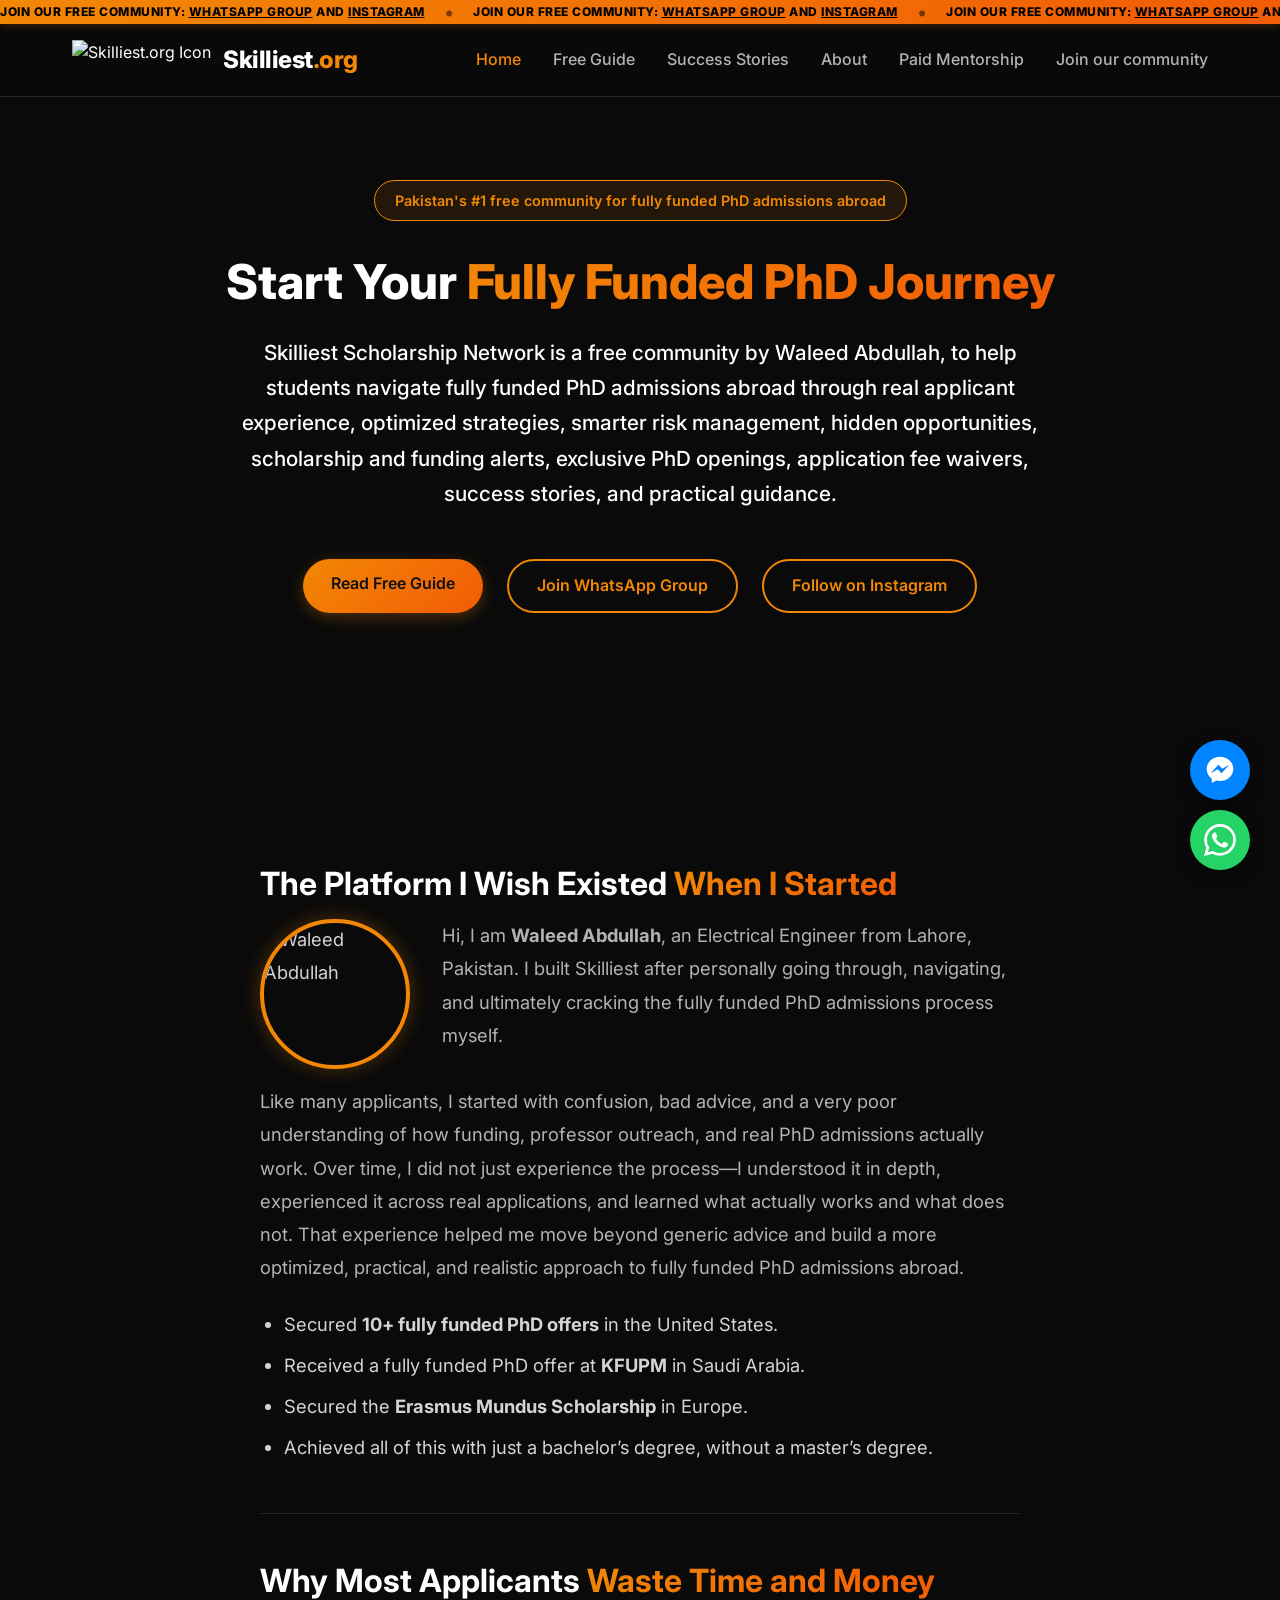
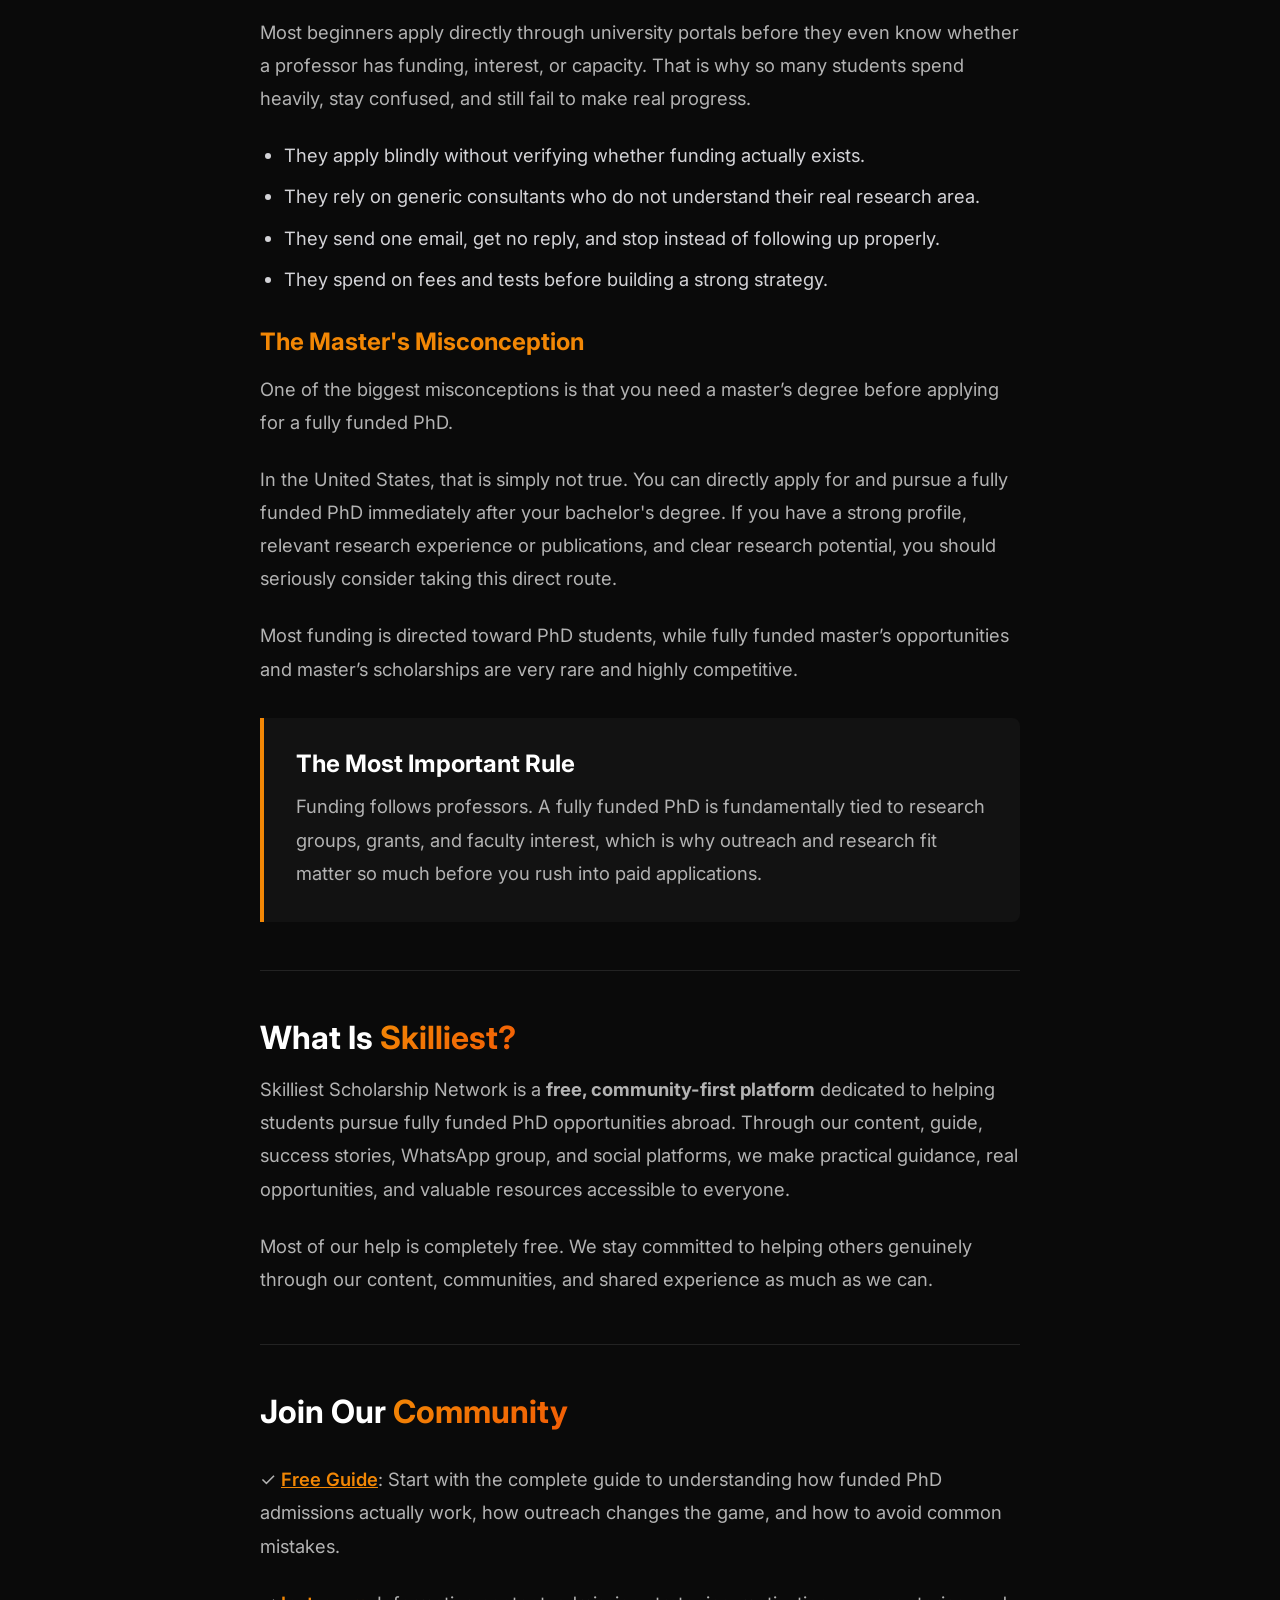
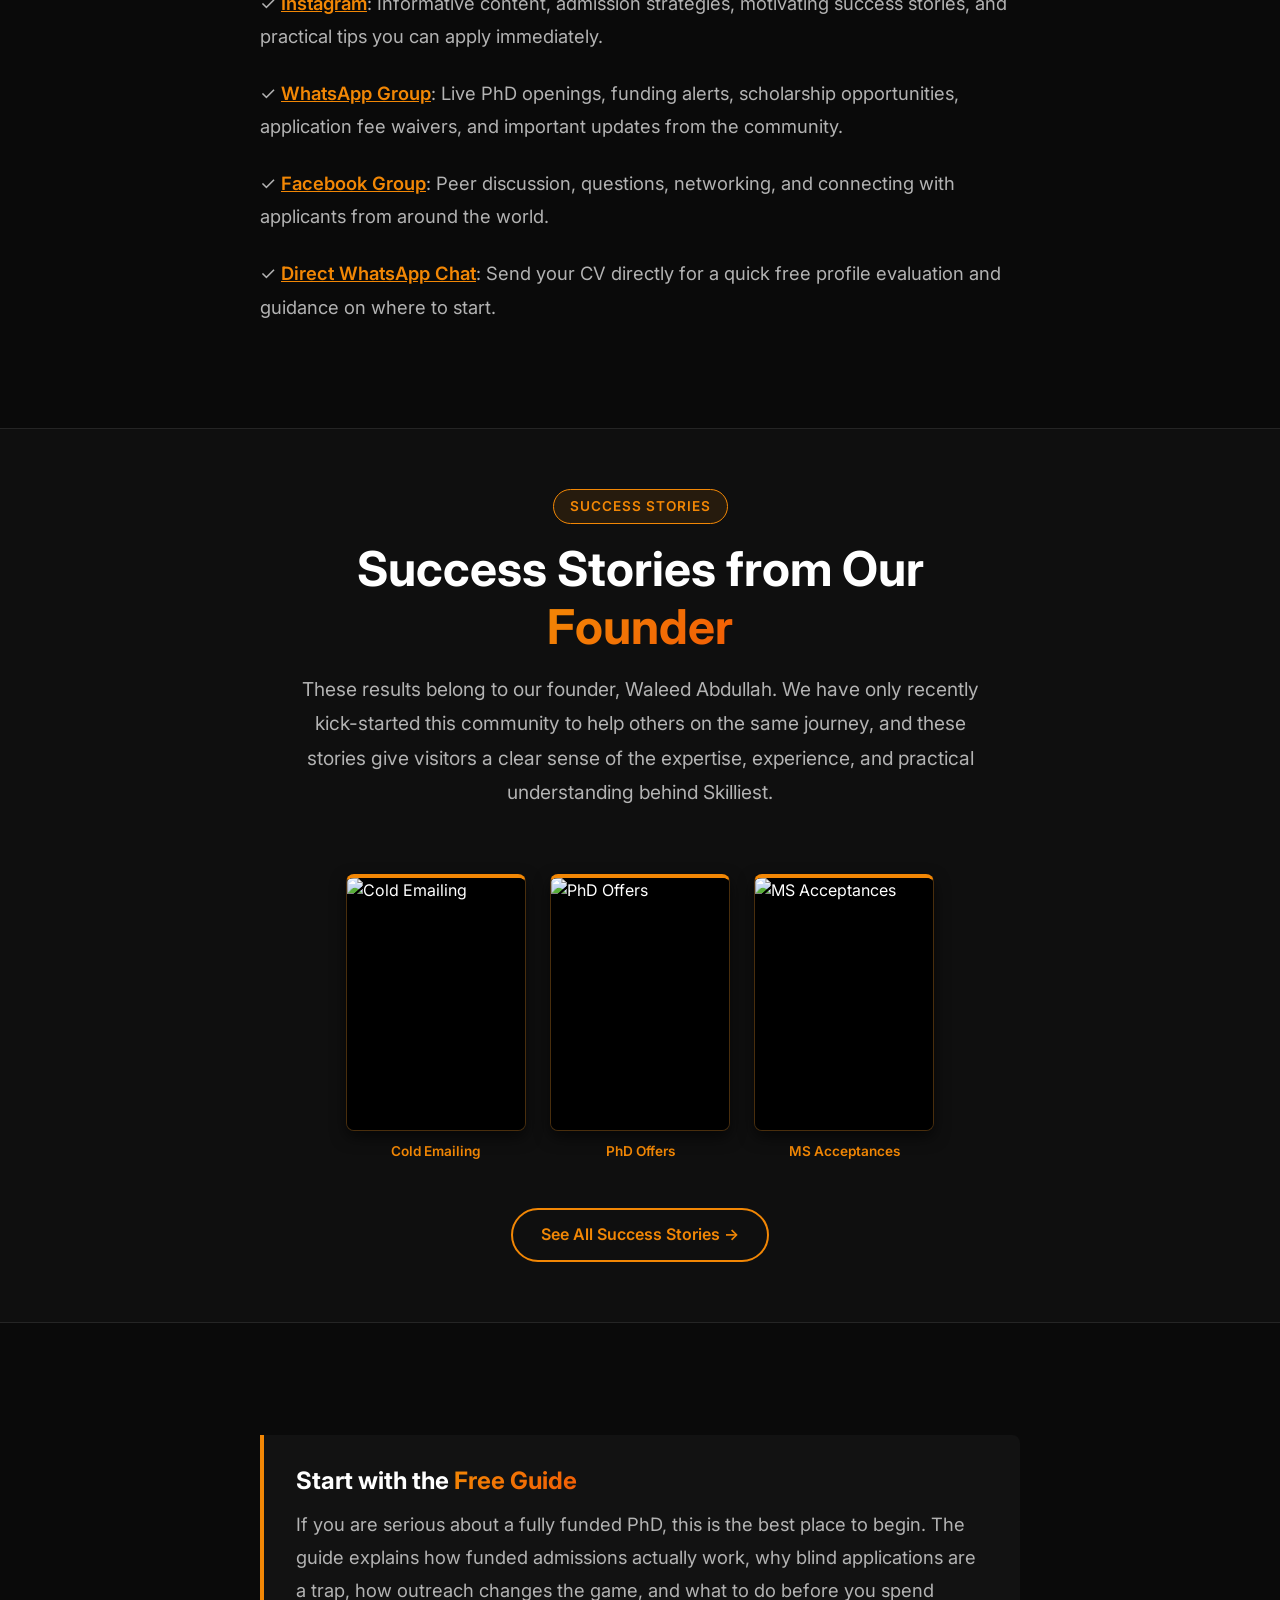
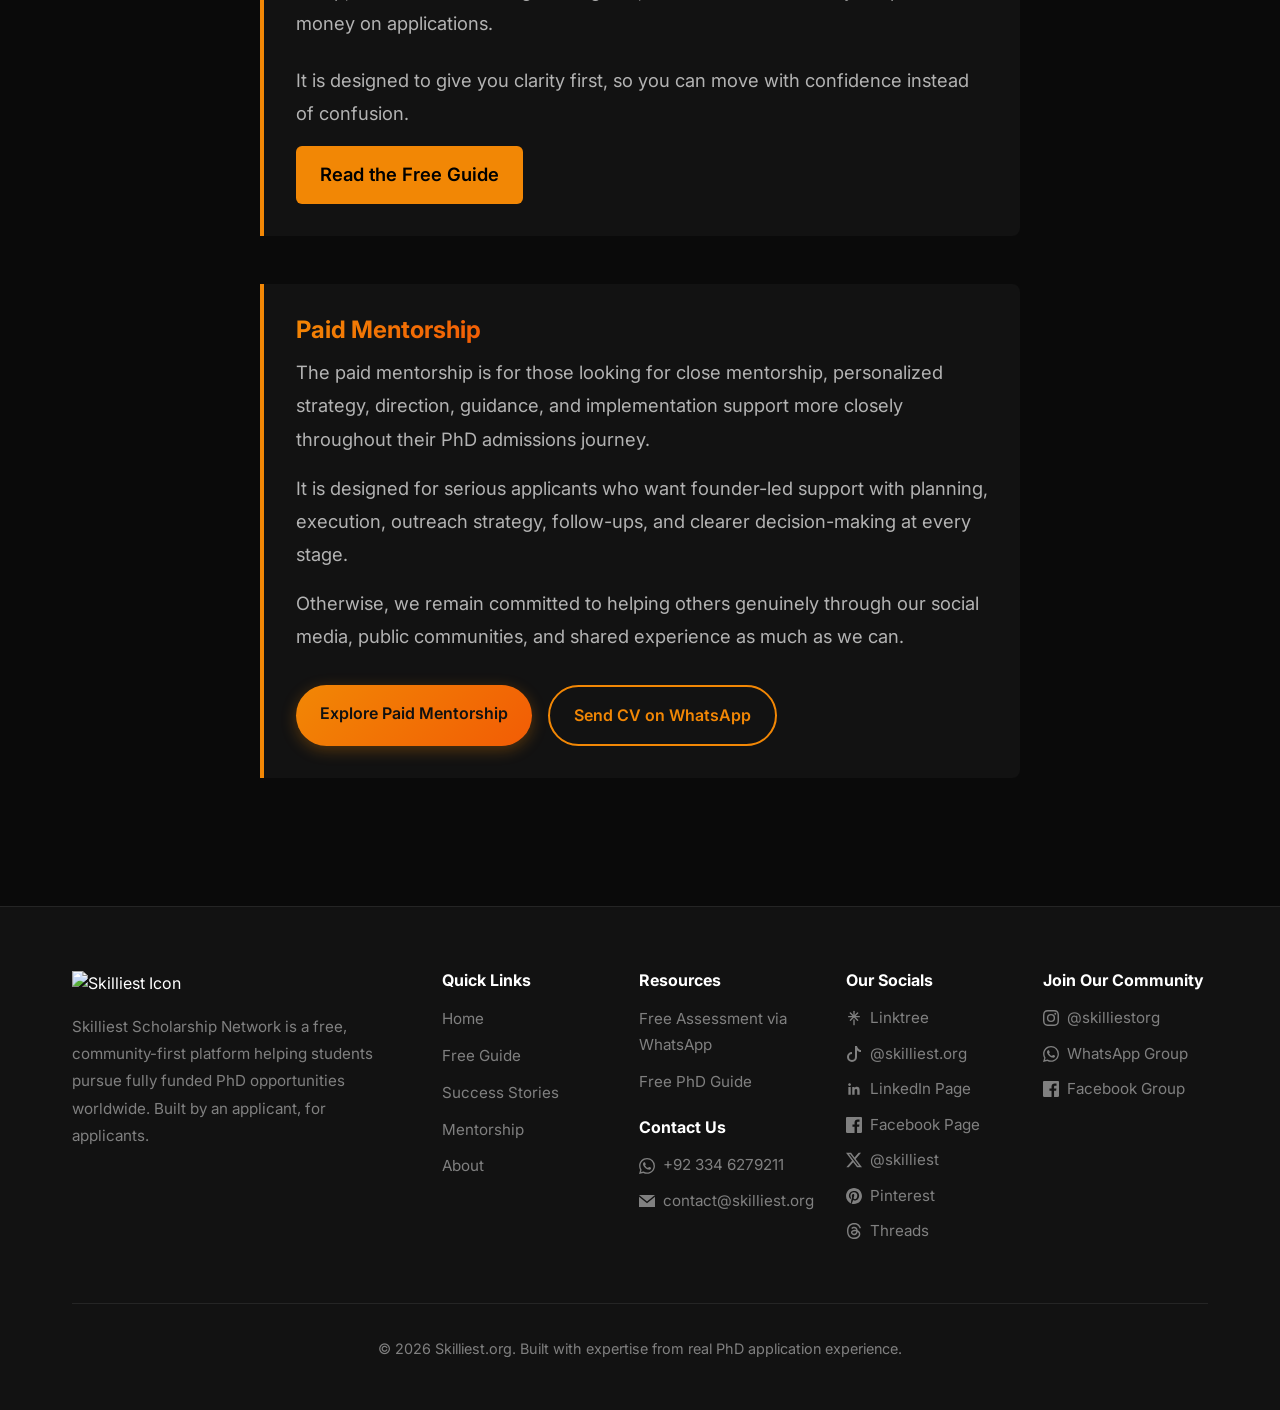
==== commit e3f746cc: "Add files via upload" ====
--- a/index.html
+++ b/index.html
@@ -9,7 +9,7 @@
     <title>Skilliest.org - Start Your Fully Funded PhD Journey</title>
     <link rel="icon" type="image/png"
         href="https://res.cloudinary.com/dczbqmwzy/image/upload/v1770860254/png-logo-Icon-only-or-favicon-144x144-pixels_n61o7b.png">
-    <link rel="stylesheet" href="style.css?v=2.4">
+    <link rel="stylesheet" href="style.css?v=2.7">
     <link rel="preconnect" href="https://fonts.googleapis.com">
     <link rel="preconnect" href="https://fonts.gstatic.com" crossorigin>
     <link href="https://fonts.googleapis.com/css2?family=Inter:wght@300;400;500;600;700;800&display=swap"
@@ -376,7 +376,7 @@
             <path d="M12 5.5l-7 7 1.41 1.41L11 9.33v10.17h2V9.33l4.59 4.58L19 12.5z"/>
         </svg>
     </a>
-    <script src="script.js?v=2.4"></script>
+    <script src="script.js?v=2.7"></script>
 </body>
 
 </html>
--- a/style.css
+++ b/style.css
@@ -175,12 +175,18 @@
 
 /* ===== SUCCESS STORIES GALLERY (JSON Driven) ===== */
 .stories-grid {
-    display: grid;
+    display: flex;
+    flex-wrap: wrap;
+    justify-content: center;
     gap: 1.5rem;
 }
-.featured-grid { grid-template-columns: repeat(auto-fit, minmax(180px, 1fr)); }
-.bootcamp-grid { grid-template-columns: repeat(auto-fit, minmax(160px, 1fr)); }
-.full-grid { grid-template-columns: repeat(auto-fill, minmax(160px, 1fr)); }
+.featured-grid .success-card-container { flex: 0 1 180px; max-width: 180px; }
+.bootcamp-grid .success-card-container { flex: 0 1 150px; max-width: 150px; }
+.full-grid .success-card-container { flex: 0 1 150px; max-width: 150px; }
+
+
+
+
 
 .success-card-container {
     display: flex;
@@ -190,7 +196,7 @@
 
 .success-card {
     border-radius: 8px;
-    border: 1px solid rgba(255, 255, 255, 0.15); 
+    border: 1px solid rgba(242, 135, 5, 0.25); 
     box-shadow: 0 6px 15px rgba(0, 0, 0, 0.6); 
     overflow: hidden;
     cursor: pointer;
@@ -253,9 +259,9 @@
 }
 .card-caption {
     font-size: 0.85rem;
-    color: var(--text-secondary);
+    color: var(--primary-orange);
     text-align: center;
-    font-weight: 500;
+    font-weight: 600;
     line-height: 1.3;
     padding: 0 0.5rem;
 }
@@ -696,17 +702,12 @@
 }
 
 @media (max-width: 768px) {
-    .stories-grid {
-        grid-template-columns: repeat(2, 1fr) !important;
-        gap: 1rem;
-    }
+    .success-card-container { flex: 0 1 calc(50% - 0.5rem) !important; max-width: calc(50% - 0.5rem) !important; }
+    .stories-grid { gap: 1rem; }
     .card-caption {
         font-size: 0.75rem;
     }
 }
 @media (max-width: 480px) {
-    .stories-grid {
-        grid-template-columns: repeat(2, 1fr) !important;
-        gap: 0.75rem;
-    }
-}
+    .stories-grid { gap: 0.75rem; }
+}
